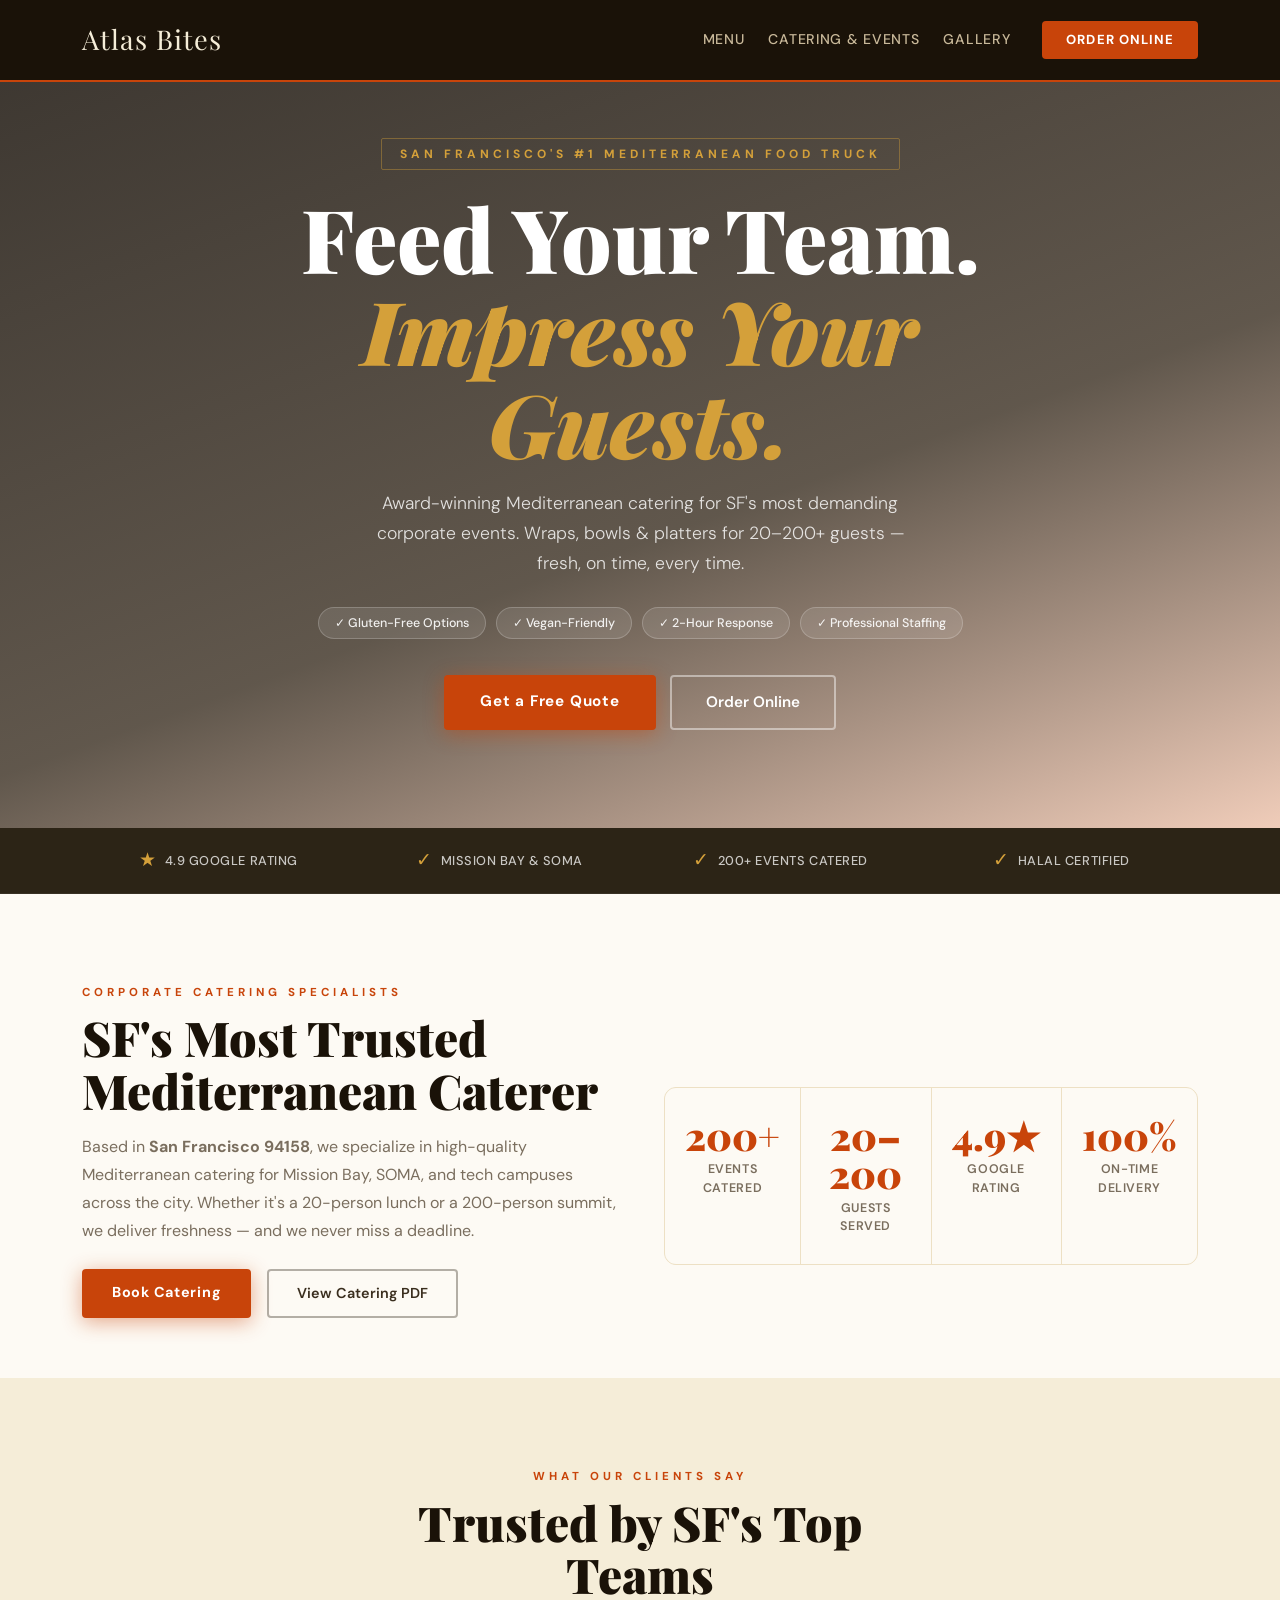
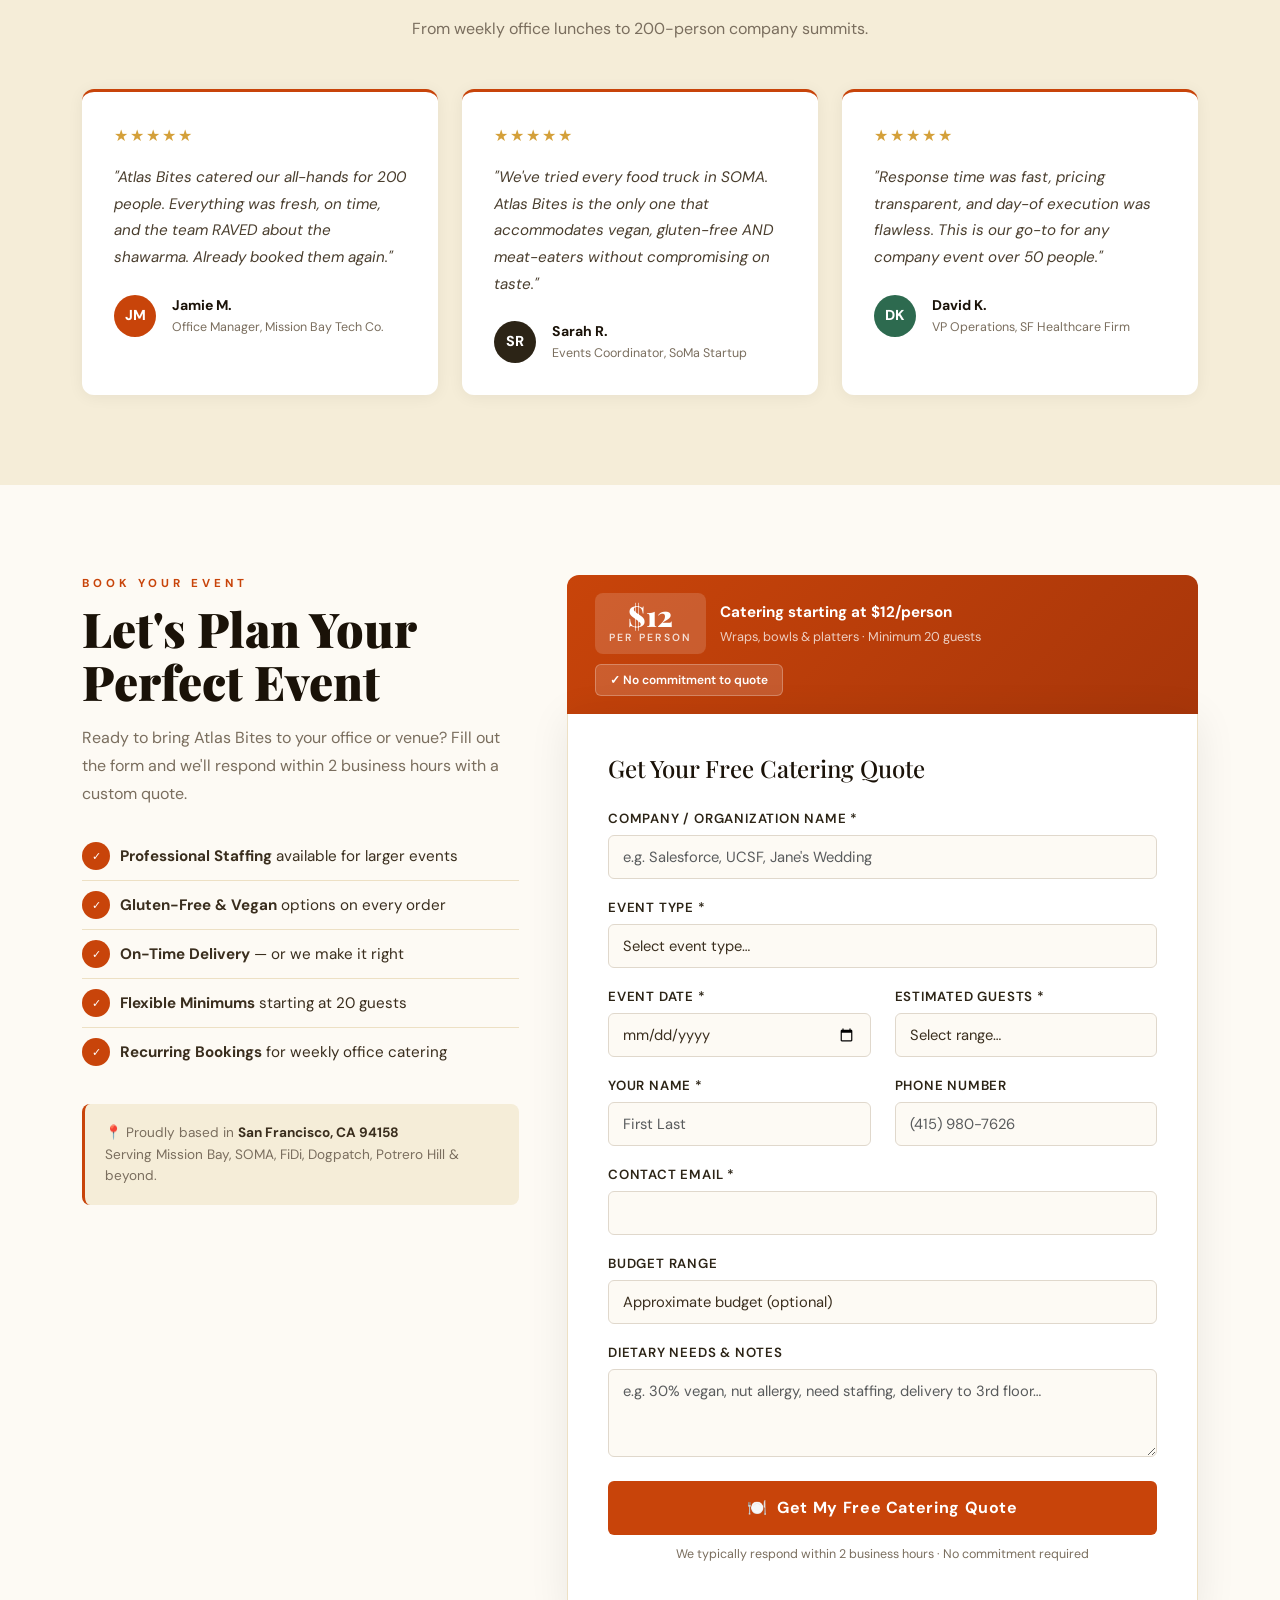
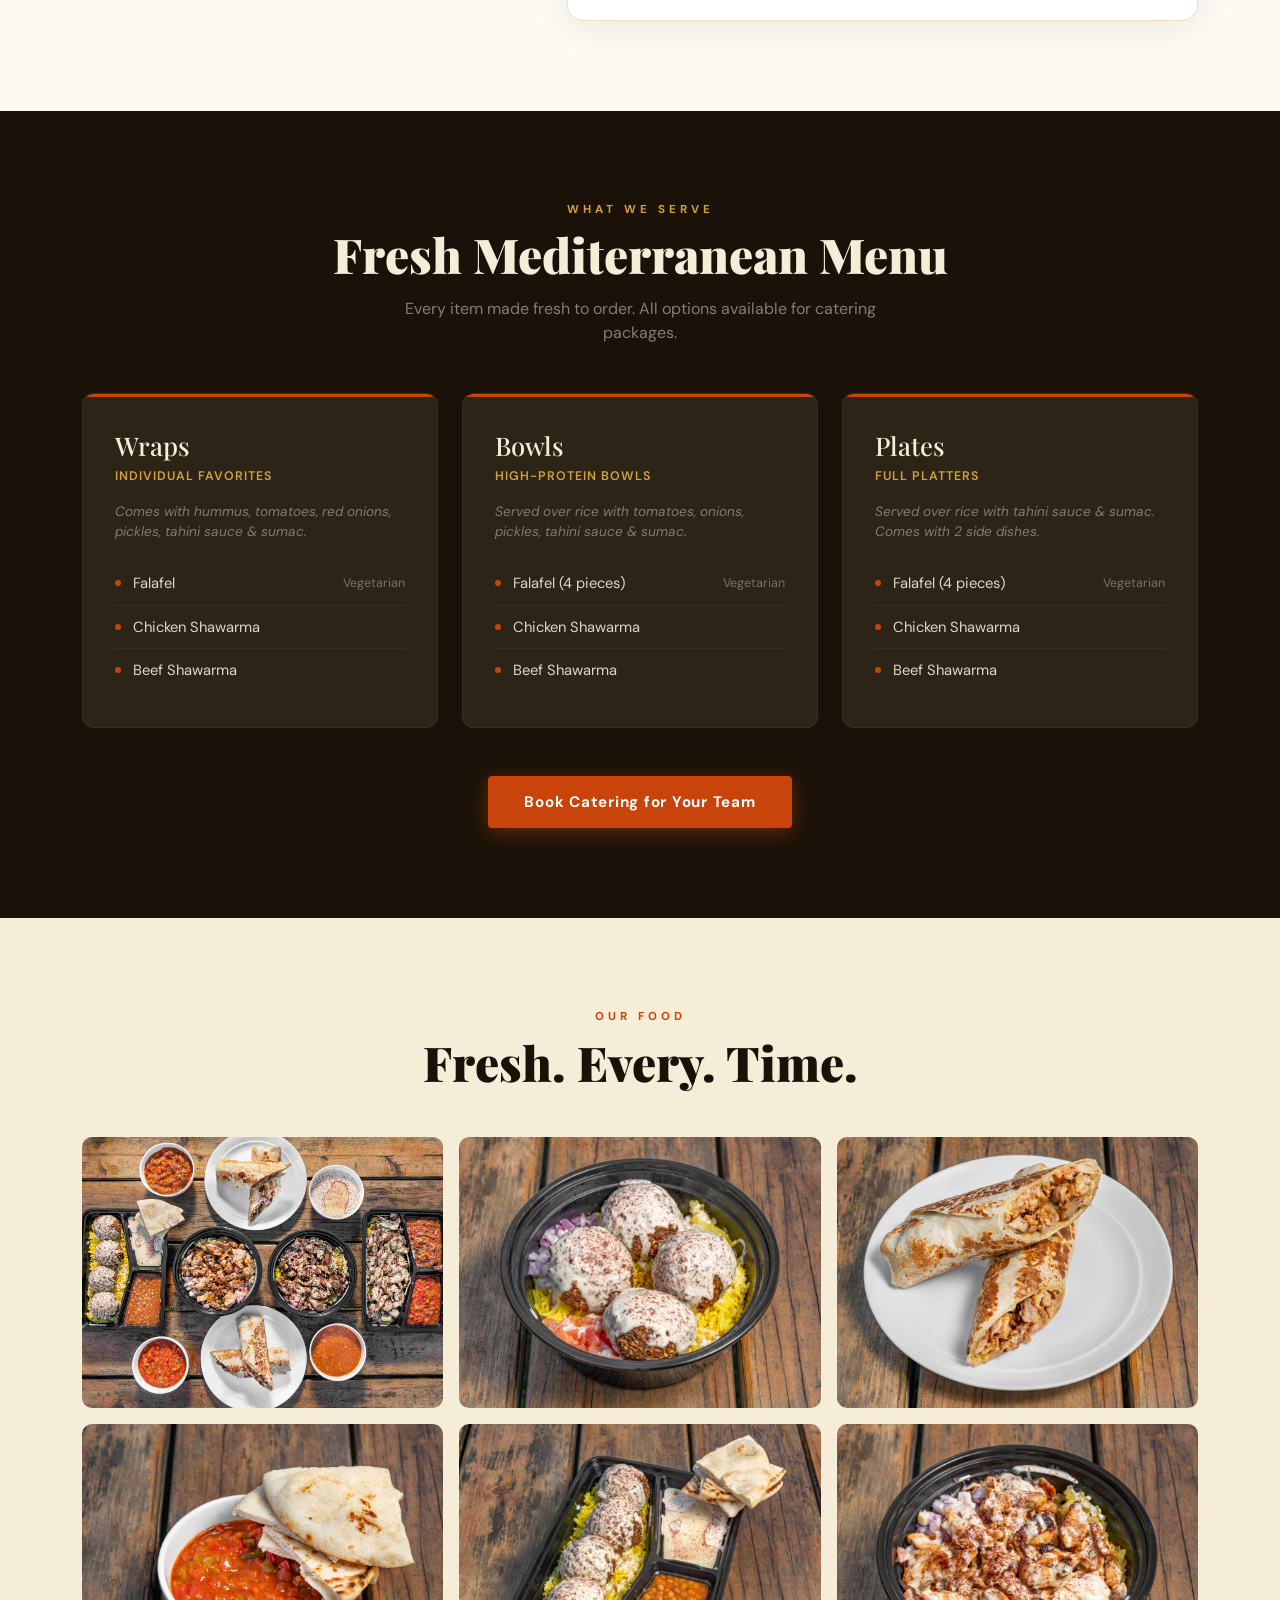
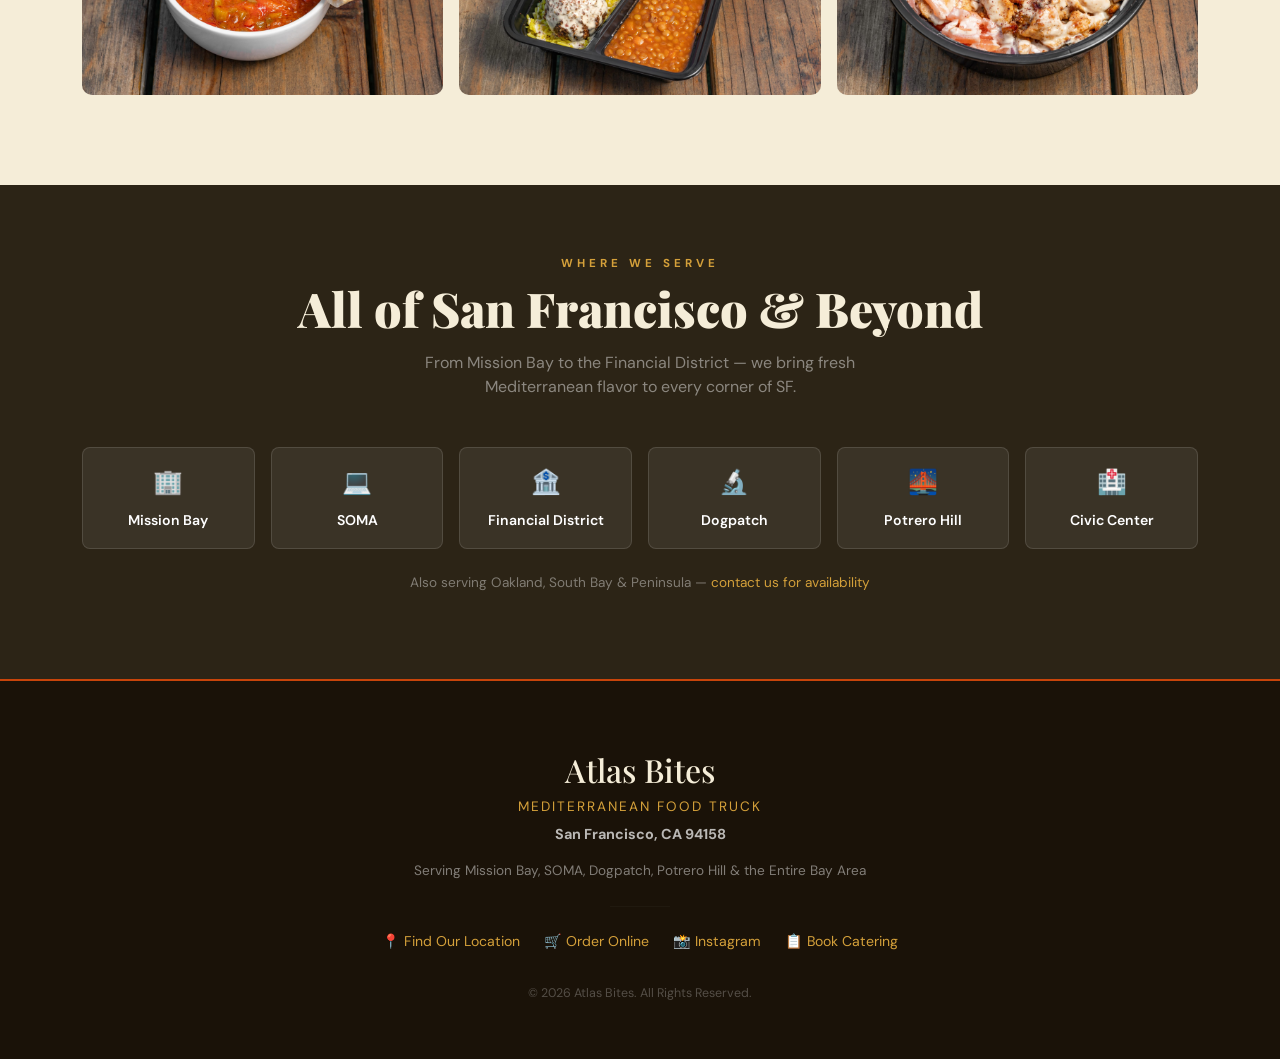
==== index.html @ c3158ad6 "Adding CSS to the index file Trying to revert the changes" ====
<!DOCTYPE html>
<html lang="en">
<head>
    <script async src="https://www.googletagmanager.com/gtag/js?id=G-Y3B5WCE3YF"></script>
    <script>
      window.dataLayer = window.dataLayer || [];
      function gtag(){dataLayer.push(arguments);}
      gtag('js', new Date());
      gtag('config', 'G-Y3B5WCE3YF');
    </script>

    <meta charset="UTF-8">
    <meta name="viewport" content="width=device-width, initial-scale=1">

    <title>Mediterranean Corporate Catering San Francisco | Atlas Bites – Mission Bay & SOMA</title>
    <meta name="description" content="Fresh Mediterranean catering for SF corporate events & office lunches. Wraps, bowls & platters from $12/person. Gluten-free, vegan & halal options. Mission Bay, SOMA, FiDi. 4.9★ • 2-hour quotes.">

   <script type="application/ld+json">
    {
      "@context": "https://schema.org/",
      "@type": "Product",
      "name": "Mediterranean Catering Service",
      "image": "https://www.atlasbitesfoodtruck.com/logo.png",
      "description": "Premium Mediterranean corporate catering in San Francisco.",
      "brand": {
        "@type": "Brand",
        "name": "Atlas Bites"
      },
      "offers": {
        "@type": "Offer",
        "url": "https://www.atlasbitesfoodtruck.com",
        "priceCurrency": "USD",
        "price": "12.00",
        "availability": "https://schema.org/InStock"
      },
      "aggregateRating": {
        "@type": "AggregateRating",
        "ratingValue": "4.9",
        "bestRating": "5",
        "worstRating": "1",
        "ratingCount": "214"
      }
    }
</script>
    

    <style>
        :root {
            --spice: #C8440A; --spice-light: #e8531a; --dark: #1a1208;
            --charcoal:#2c2416; --sand: #F5EDD8; --sand-mid:#EDE0C4;
            --cream: #FDFAF4; --gold: #D4A03A; --text: #3a2e1e; --muted: #7a6e5e;
        }
        .hero {
            background: #1a1208 url('assets/truckPic.webp') center/cover no-repeat;
            min-height: 92vh; display: flex; align-items: center; justify-content: center;
            text-align: center; position: relative; padding: 120px 20px 80px; color: #fff;
        }
        .hero::before {
            content: ''; position: absolute; inset: 0;
            background: linear-gradient(160deg, rgba(15,9,3,0.82) 0%, rgba(30,18,5,0.7) 60%, rgba(200,68,10,0.25) 100%);
        }
        .hero-content { position: relative; z-index: 1; max-width: 780px; margin: 0 auto; animation: fadeUp 0.9s ease both; }
        @keyframes fadeUp { from { opacity: 0; transform: translateY(28px); } to { opacity: 1; transform: translateY(0); } }
        .hero h1 { font-size: clamp(3rem, 7vw, 5.5rem); font-weight: 900; line-height: 1.05; margin-bottom: 20px; }
        .hero-eyebrow { display: inline-block; text-transform: uppercase; letter-spacing: 4px; font-size: 0.75rem; color: var(--gold); border: 1px solid rgba(212,160,58,0.4); padding: 6px 18px; border-radius: 2px; margin-bottom: 22px; }
        .btn-primary-hero { background: var(--spice); color: white; padding: 15px 36px; border-radius: 4px; text-decoration: none; font-weight: 700; }
        .btn-secondary-hero { background: transparent; color: white; padding: 14px 34px; border-radius: 4px; border: 2px solid rgba(255,255,255,0.45); text-decoration: none; }
    </style>

    <link rel="preload" href="https://cdn.jsdelivr.net/npm/bootstrap@5.3.0/dist/css/bootstrap.min.css" as="style" onload="this.onload=null;this.rel='stylesheet'">
    <link href="https://fonts.googleapis.com/css2?family=Playfair+Display:ital,wght@0,700;0,900;1,700&family=DM+Sans:wght@300;400;500;600;700&display=swap" rel="stylesheet">
    <link rel="stylesheet" href="css/style.css">

    <script src="https://cdn.jsdelivr.net/npm/bootstrap@5.3.0/dist/js/bootstrap.bundle.min.js" defer></script>
    <script src="js/scripts.js" defer></script>
</head>



    <body>

    <!-- ═══════════════════════════════════════════════
         NAVBAR
    ═══════════════════════════════════════════════ -->
    <nav class="navbar navbar-expand-lg fixed-top">
        <div class="container">
            <a class="navbar-brand" href="#">Atlas Bites</a>
            <button class="navbar-toggler" type="button" data-bs-toggle="collapse" data-bs-target="#navbarNav"
                style="border-color:rgba(255,255,255,0.3);">
                <span class="navbar-toggler-icon" style="filter:invert(1);"></span>
            </button>
            <div class="collapse navbar-collapse" id="navbarNav">
                <ul class="navbar-nav ms-auto align-items-center gap-lg-2">
                    <li class="nav-item"><a class="nav-link" href="#menu">Menu</a></li>
                    <li class="nav-item"><a class="nav-link" href="#catering-section">Catering & Events</a></li>
                    <li class="nav-item"><a class="nav-link" href="#gallery">Gallery</a></li>
                    <li class="nav-item ms-lg-3">
                        <a href="https://atlas-bites.order-online.store" class="btn btn-nav-order px-4">Order Online</a>
                    </li>
                </ul>
            </div>
        </div>
    </nav>

    <!-- ═══════════════════════════════════════════════
         HERO
    ═══════════════════════════════════════════════ -->
    <header class="hero">
        <div class="hero-content">
            <span class="hero-eyebrow">San Francisco's #1 Mediterranean Food Truck</span>
            <h1>Feed Your Team.<br><em>Impress Your Guests.</em></h1>
            <p class="hero-sub">Award-winning Mediterranean catering for SF's most demanding corporate events. Wraps, bowls & platters for 20–200+ guests — fresh, on time, every time.</p>
            <div class="hero-badges">
                <span class="hero-badge">✓ Gluten-Free Options</span>
                <span class="hero-badge">✓ Vegan-Friendly</span>
                <span class="hero-badge">✓ 2-Hour Response</span>
                <span class="hero-badge">✓ Professional Staffing</span>
            </div>
            <div class="hero-ctas">
                <a href="#catering-section" class="btn-primary-hero">Get a Free Quote</a>
                <a href="https://atlas-bites.order-online.store" class="btn-secondary-hero">Order Online</a>
            </div>
        </div>
    </header>

    <!-- ═══════════════════════════════════════════════
         TRUST BAR
    ═══════════════════════════════════════════════ -->
    <div class="trust-bar">
        <div class="container">
            <div class="row g-2 justify-content-center">
                <div class="col-6 col-md-3">
                    <div class="trust-item"><span class="dot">★</span> 4.9 Google Rating</div>
                </div>
                <div class="col-6 col-md-3">
                    <div class="trust-item"><span class="dot">✓</span> Mission Bay & SOMA</div>
                </div>
                <div class="col-6 col-md-3">
                    <div class="trust-item"><span class="dot">✓</span> 200+ Events Catered</div>
                </div>
                <div class="col-6 col-md-3">
                    <div class="trust-item"><span class="dot">✓</span> Halal Certified</div>
                </div>
            </div>
        </div>
    </div>

    <!-- ═══════════════════════════════════════════════
         CATERING INTRO + STATS
    ═══════════════════════════════════════════════ -->
    <section id="catering-intro">
        <div class="container">
            <div class="row align-items-center g-5">
                <div class="col-lg-6 reveal">
                    <span class="section-label">Corporate Catering Specialists</span>
                    <h2 class="section-title">SF's Most Trusted<br>Mediterranean Caterer</h2>
                    <p class="section-body mb-4">Based in <strong>San Francisco 94158</strong>, we specialize in high-quality Mediterranean catering for Mission Bay, SOMA, and tech campuses across the city. Whether it's a 20-person lunch or a 200-person summit, we deliver freshness — and we never miss a deadline.</p>
                    <div class="d-flex gap-3 flex-wrap">
                        <a href="#catering-section" class="btn-primary-hero" style="display:inline-block; padding:13px 30px; font-size:0.9rem;">Book Catering</a>
                        <a href="assets/AtlasBitesMenu.pdf" target="_blank" rel="noopener noreferrer" class="btn-secondary-hero" style="display:inline-block; padding:12px 28px; font-size:0.9rem; border-color:rgba(42,32,18,0.35); color:var(--text);">View Catering PDF</a>
                    </div>
                </div>
                <div class="col-lg-6 reveal">
                    <div class="intro-stats">
                        <div class="intro-stat">
                            <div class="num">200+</div>
                            <div class="lbl">Events Catered</div>
                        </div>
                        <div class="intro-stat">
                            <div class="num">20–200</div>
                            <div class="lbl">Guests Served</div>
                        </div>
                        <div class="intro-stat">
                            <div class="num">4.9★</div>
                            <div class="lbl">Google Rating</div>
                        </div>
                        <div class="intro-stat">
                            <div class="num">100%</div>
                            <div class="lbl">On-Time Delivery</div>
                        </div>
                    </div>
                </div>
            </div>
        </div>
    </section>

    <!-- ═══════════════════════════════════════════════
         SOCIAL PROOF / TESTIMONIALS
    ═══════════════════════════════════════════════ -->
    <section id="social-proof">
        <div class="container">
            <div class="text-center mb-5 reveal">
                <span class="section-label">What Our Clients Say</span>
                <h2 class="section-title mx-auto" style="max-width:520px;">Trusted by SF's Top Teams</h2>
                <p style="color:var(--muted); max-width:460px; margin:0 auto;">From weekly office lunches to 200-person company summits.</p>
            </div>
            <div class="row g-4">
                <div class="col-md-4 reveal">
                    <div class="testimonial-card">
                        <div class="testimonial-stars">★★★★★</div>
                        <p class="testimonial-text">"Atlas Bites catered our all-hands for 200 people. Everything was fresh, on time, and the team RAVED about the shawarma. Already booked them again."</p>
                        <div class="d-flex align-items-center gap-3">
                            <div class="testimonial-avatar" style="background:var(--spice);">JM</div>
                            <div>
                                <div class="testimonial-name">Jamie M.</div>
                                <div class="testimonial-role">Office Manager, Mission Bay Tech Co.</div>
                            </div>
                        </div>
                    </div>
                </div>
                <div class="col-md-4 reveal">
                    <div class="testimonial-card">
                        <div class="testimonial-stars">★★★★★</div>
                        <p class="testimonial-text">"We've tried every food truck in SOMA. Atlas Bites is the only one that accommodates vegan, gluten-free AND meat-eaters without compromising on taste."</p>
                        <div class="d-flex align-items-center gap-3">
                            <div class="testimonial-avatar" style="background:var(--charcoal);">SR</div>
                            <div>
                                <div class="testimonial-name">Sarah R.</div>
                                <div class="testimonial-role">Events Coordinator, SoMa Startup</div>
                            </div>
                        </div>
                    </div>
                </div>
                <div class="col-md-4 reveal">
                    <div class="testimonial-card">
                        <div class="testimonial-stars">★★★★★</div>
                        <p class="testimonial-text">"Response time was fast, pricing transparent, and day-of execution was flawless. This is our go-to for any company event over 50 people."</p>
                        <div class="d-flex align-items-center gap-3">
                            <div class="testimonial-avatar" style="background:#2d6a4f;">DK</div>
                            <div>
                                <div class="testimonial-name">David K.</div>
                                <div class="testimonial-role">VP Operations, SF Healthcare Firm</div>
                            </div>
                        </div>
                    </div>
                </div>
            </div>
        </div>
    </section>

    <!-- ═══════════════════════════════════════════════
         CATERING FORM
    ═══════════════════════════════════════════════ -->
    <section id="catering-section">
        <div class="container">
            <div class="row align-items-start g-5">
                <!-- Left column: info -->
                <div class="col-lg-5 reveal">
                    <span class="section-label">Book Your Event</span>
                    <h2 class="section-title">Let's Plan Your<br>Perfect Event</h2>
                    <p class="section-body mb-4">Ready to bring Atlas Bites to your office or venue? Fill out the form and we'll respond within 2 business hours with a custom quote.</p>
                    <ul class="list-unstyled feature-list">
                        <li>
                            <span class="feature-icon">✓</span>
                            <span><strong>Professional Staffing</strong> available for larger events</span>
                        </li>
                        <li>
                            <span class="feature-icon">✓</span>
                            <span><strong>Gluten-Free & Vegan</strong> options on every order</span>
                        </li>
                        <li>
                            <span class="feature-icon">✓</span>
                            <span><strong>On-Time Delivery</strong> — or we make it right</span>
                        </li>
                        <li>
                            <span class="feature-icon">✓</span>
                            <span><strong>Flexible Minimums</strong> starting at 20 guests</span>
                        </li>
                        <li>
                            <span class="feature-icon">✓</span>
                            <span><strong>Recurring Bookings</strong> for weekly office catering</span>
                        </li>
                    </ul>
                    <div style="margin-top:28px; padding:18px 20px; background:var(--sand); border-radius:8px; border-left:3px solid var(--spice);">
                        <p style="font-size:0.85rem; color:var(--muted); margin:0; line-height:1.6;">
                            📍 Proudly based in <strong style="color:var(--text);">San Francisco, CA 94158</strong><br>
                            Serving Mission Bay, SOMA, FiDi, Dogpatch, Potrero Hill & beyond.
                        </p>
                    </div>
                </div>

                <!-- Right column: form -->
                <div class="col-lg-7 reveal">

                    <!-- Pricing Anchor -->
                    <div style="
                        background: linear-gradient(135deg, var(--spice) 0%, #a8360a 100%);
                        border-radius: 12px 12px 0 0;
                        padding: 18px 28px;
                        display: flex;
                        align-items: center;
                        justify-content: space-between;
                        flex-wrap: wrap;
                        gap: 10px;
                    ">
                        <div style="display:flex; align-items:center; gap:14px;">
                            <div style="
                                background: rgba(255,255,255,0.15);
                                border-radius: 8px;
                                padding: 8px 14px;
                                text-align: center;
                            ">
                                <div style="font-family:'Playfair Display',serif; font-size:1.8rem; font-weight:900; color:white; line-height:1;">$12</div>
                                <div style="font-size:0.65rem; color:rgba(255,255,255,0.8); text-transform:uppercase; letter-spacing:2px; font-weight:600;">per person</div>
                            </div>
                            <div>
                                <div style="color:white; font-weight:700; font-size:0.95rem;">Catering starting at $12/person</div>
                                <div style="color:rgba(255,255,255,0.75); font-size:0.8rem; margin-top:3px;">Wraps, bowls & platters · Minimum 20 guests</div>
                            </div>
                        </div>
                        <div style="
                            background: rgba(255,255,255,0.15);
                            border: 1px solid rgba(255,255,255,0.25);
                            border-radius: 6px;
                            padding: 6px 14px;
                            font-size: 0.75rem;
                            color: white;
                            font-weight: 600;
                            white-space: nowrap;
                        ">✓ No commitment to quote</div>
                    </div>

                    <div class="form-card" style="border-radius: 0 0 16px 16px; border-top: none;">
                        <h3 style="font-size:1.5rem; margin-bottom:24px; color:var(--dark);">Get Your Free Catering Quote</h3>
                        <form action="https://formspree.io/f/mkoqgypq" method="POST">
                            <div class="mb-3">
                                <label class="form-label">Company / Organization Name *</label>
                                <input type="text" name="company" class="form-control" placeholder="e.g. Salesforce, UCSF, Jane's Wedding" required>
                            </div>

                            <div class="mb-3">
                                <label class="form-label">Event Type *</label>
                                <select name="event_type" class="form-control form-select" required>
                                    <option value="" disabled selected>Select event type…</option>
                                    <option>Corporate Office Lunch</option>
                                    <option>Company All-Hands / Town Hall</option>
                                    <option>Tech Campus Event</option>
                                    <option>Private Party / Wedding</option>
                                    <option>Conference / Summit</option>
                                    <option>Weekly / Recurring Catering</option>
                                    <option>Other</option>
                                </select>
                            </div>

                            <div class="row">
                                <div class="col-md-6 mb-3">
                                    <label class="form-label">Event Date *</label>
                                    <input type="date" name="event_date" class="form-control" required>
                                </div>
                                <div class="col-md-6 mb-3">
                                    <label class="form-label">Estimated Guests *</label>
                                    <select name="guest_count" class="form-control form-select" required>
                                        <option value="" disabled selected>Select range…</option>
                                        <option>20–50 guests</option>
                                        <option>51–100 guests</option>
                                        <option>101–200 guests</option>
                                        <option>200+ guests</option>
                                    </select>
                                </div>
                            </div>

                            <div class="row">
                                <div class="col-md-6 mb-3">
                                    <label class="form-label">Your Name *</label>
                                    <input type="text" name="contact_name" class="form-control" placeholder="First Last" required>
                                </div>
                                <div class="col-md-6 mb-3">
                                    <label class="form-label">Phone Number</label>
                                    <input type="tel" name="phone" class="form-control" placeholder="(415) 980-7626">
                                </div>
                            </div>

                            <div class="mb-3">
                                <label class="form-label">Contact Email *</label>
                                <input type="email" name="email" class="form-control" required>
                            </div>

                            <div class="mb-3">
                                <label class="form-label">Budget Range</label>
                                <select name="budget" class="form-control form-select">
                                    <option value="" disabled selected>Approximate budget (optional)</option>
                                    <option>Under $500</option>
                                    <option>$500–$1,500</option>
                                    <option>$1,500–$5,000</option>
                                    <option>$5,000+</option>
                                </select>
                            </div>

                            <div class="mb-4">
                                <label class="form-label">Dietary Needs & Notes</label>
                                <textarea name="message" class="form-control" rows="3" placeholder="e.g. 30% vegan, nut allergy, need staffing, delivery to 3rd floor…"></textarea>
                            </div>

                            <!-- Honeypot spam field -->
                            <input type="text" name="_gotcha" style="display:none">

                            <button type="submit" class="btn-submit">
                                🍽️ &nbsp;Get My Free Catering Quote
                            </button>
                            <p style="text-align:center; color:var(--muted); font-size:0.78rem; margin-top:10px;">
                                We typically respond within 2 business hours · No commitment required
                            </p>
                        </form>
                    </div>
                </div>
            </div>
        </div>
    </section>

    <!-- ═══════════════════════════════════════════════
         MENU
    ═══════════════════════════════════════════════ -->
    <section id="menu">
        <div class="container">
            <div class="text-center mb-5 reveal">
                <span class="section-label">What We Serve</span>
                <h2 class="section-title" style="color:var(--sand);">Fresh Mediterranean Menu</h2>
                <p style="color:rgba(255,255,255,0.45); max-width:480px; margin:0 auto;">Every item made fresh to order. All options available for catering packages.</p>
            </div>
            <div class="row g-4">
                <div class="col-md-4 reveal">
                    <div class="menu-card">
                        <h3>Wraps</h3>
                        <div class="sub">Individual Favorites</div>
                        <p class="desc">Comes with hummus, tomatoes, red onions, pickles, tahini sauce & sumac.</p>
                        <div class="menu-item"><span class="menu-dot"></span> Falafel <span style="color:rgba(255,255,255,0.35); font-size:0.78rem; margin-left:auto;">Vegetarian</span></div>
                        <div class="menu-item"><span class="menu-dot"></span> Chicken Shawarma</div>
                        <div class="menu-item"><span class="menu-dot"></span> Beef Shawarma</div>
                    </div>
                </div>
                <div class="col-md-4 reveal">
                    <div class="menu-card">
                        <h3>Bowls</h3>
                        <div class="sub">High-Protein Bowls</div>
                        <p class="desc">Served over rice with tomatoes, onions, pickles, tahini sauce & sumac.</p>
                        <div class="menu-item"><span class="menu-dot"></span> Falafel (4 pieces) <span style="color:rgba(255,255,255,0.35); font-size:0.78rem; margin-left:auto;">Vegetarian</span></div>
                        <div class="menu-item"><span class="menu-dot"></span> Chicken Shawarma</div>
                        <div class="menu-item"><span class="menu-dot"></span> Beef Shawarma</div>
                    </div>
                </div>
                <div class="col-md-4 reveal">
                    <div class="menu-card">
                        <h3>Plates</h3>
                        <div class="sub">Full Platters</div>
                        <p class="desc">Served over rice with tahini sauce & sumac. Comes with 2 side dishes.</p>
                        <div class="menu-item"><span class="menu-dot"></span> Falafel (4 pieces) <span style="color:rgba(255,255,255,0.35); font-size:0.78rem; margin-left:auto;">Vegetarian</span></div>
                        <div class="menu-item"><span class="menu-dot"></span> Chicken Shawarma</div>
                        <div class="menu-item"><span class="menu-dot"></span> Beef Shawarma</div>
                    </div>
                </div>
            </div>
            <div class="text-center mt-5 reveal">
                <a href="#catering-section" class="btn-primary-hero" style="display:inline-block;">Book Catering for Your Team</a>
            </div>
        </div>
    </section>

    <!-- ═══════════════════════════════════════════════
         GALLERY
    ═══════════════════════════════════════════════ -->
    <section id="gallery">
        <div class="container">
            <div class="text-center mb-5 reveal">
                <span class="section-label">Our Food</span>
                <h2 class="section-title">Fresh. Every. Time.</h2>
            </div>
            <div class="gallery-grid reveal">
                <div class="gallery-item">
                    <img src="assets/U/uberMain.jpeg" alt="Mediterranean catering spread for San Francisco corporate event" loading="lazy" width="400" height="300">
                    <div class="gallery-overlay"></div>
                </div>
                <div class="gallery-item">
                    <img src="assets/U/U-BowlFalafel.jpeg" alt="Falafel bowl catering for San Francisco office lunch" loading="lazy" width="400" height="300">
                    <div class="gallery-overlay"></div>
                </div>
                <div class="gallery-item">
                    <img src="assets/U/U-WrapChicken.jpeg" alt="Chicken shawarma wrap catering Mission Bay SF" loading="lazy" width="400" height="300">
                    <div class="gallery-overlay"></div>
                </div>
                <div class="gallery-item">
                    <img src="assets/U/U-Taktouka.jpeg" alt="Taktouka Mediterranean side dish SF catering" loading="lazy" width="400" height="300">
                    <div class="gallery-overlay"></div>
                </div>
                <div class="gallery-item">
                    <img src="assets/U/U-PlateFalafel.jpeg" alt="Falafel plate corporate catering San Francisco" loading="lazy" width="400" height="300">
                    <div class="gallery-overlay"></div>
                </div>
                <div class="gallery-item">
                    <img src="assets/U/U-BowlChicken.jpeg" alt="Chicken shawarma bowl SOMA event catering SF" loading="lazy" width="400" height="300">
                    <div class="gallery-overlay"></div>
                </div>
            </div>
        </div>
    </section>

    <!-- ═══════════════════════════════════════════════
         SERVICE AREAS
    ═══════════════════════════════════════════════ -->
    <section id="service-areas">
        <div class="container">
            <div class="text-center mb-5 reveal">
                <span class="section-label">Where We Serve</span>
                <h2 class="section-title">All of San Francisco &amp; Beyond</h2>
                <p style="color:rgba(255,255,255,0.45); max-width:500px; margin:0 auto;">From Mission Bay to the Financial District — we bring fresh Mediterranean flavor to every corner of SF.</p>
            </div>
            <div class="row g-3 justify-content-center reveal">
                <div class="col-6 col-md-4 col-lg-2">
                    <div class="area-pill">
                        <span class="icon">🏢</span>
                        <span class="name">Mission Bay</span>
                    </div>
                </div>
                <div class="col-6 col-md-4 col-lg-2">
                    <div class="area-pill">
                        <span class="icon">💻</span>
                        <span class="name">SOMA</span>
                    </div>
                </div>
                <div class="col-6 col-md-4 col-lg-2">
                    <div class="area-pill">
                        <span class="icon">🏦</span>
                        <span class="name">Financial District</span>
                    </div>
                </div>
                <div class="col-6 col-md-4 col-lg-2">
                    <div class="area-pill">
                        <span class="icon">🔬</span>
                        <span class="name">Dogpatch</span>
                    </div>
                </div>
                <div class="col-6 col-md-4 col-lg-2">
                    <div class="area-pill">
                        <span class="icon">🌉</span>
                        <span class="name">Potrero Hill</span>
                    </div>
                </div>
                <div class="col-6 col-md-4 col-lg-2">
                    <div class="area-pill">
                        <span class="icon">🏥</span>
                        <span class="name">Civic Center</span>
                    </div>
                </div>
            </div>
            <p class="text-center mt-4" style="color:rgba(255,255,255,0.4); font-size:0.85rem;">
                Also serving Oakland, South Bay &amp; Peninsula —
                <a href="#catering-section" style="color:var(--gold); text-decoration:none;">contact us for availability</a>
            </p>
        </div>
    </section>

    <!-- ═══════════════════════════════════════════════
         FOOTER
    ═══════════════════════════════════════════════ -->
    <footer>
        <div class="container text-center">
            <h3>Atlas Bites</h3>
            <p style="color:var(--gold); font-size:0.85rem; letter-spacing:2px; text-transform:uppercase; margin-bottom:6px;">Mediterranean Food Truck</p>
            <p style="color:rgba(255,255,255,0.5); font-size:0.9rem;"><strong style="color:rgba(255,255,255,0.7);">San Francisco, CA 94158</strong></p>
            <p style="color:rgba(255,255,255,0.45); font-size:0.85rem;">Serving Mission Bay, SOMA, Dogpatch, Potrero Hill &amp; the Entire Bay Area</p>
            <hr class="divider" style="width:60px; margin:24px auto;">
            <div style="display:flex; gap:24px; justify-content:center; flex-wrap:wrap; font-size:0.88rem;">
                <a href="https://www.google.com/maps/place/Atlas+Bites/@37.7707821,-122.3940148,17z" target="_blank">📍 Find Our Location</a>
                <a href="https://atlas-bites.order-online.store" target="_blank">🛒 Order Online</a>
                <a href="https://www.instagram.com/atlas_bites/" target="_blank">📸 Instagram</a>
                <a href="#catering-section">📋 Book Catering</a>
            </div>
            <p style="color:rgba(255,255,255,0.25); font-size:0.78rem; margin-top:32px;">© 2026 Atlas Bites. All Rights Reserved.</p>
        </div>
    </footer>

    <!-- ═══════════════════════════════════════════════
         MOBILE STICKY CTA
    ═══════════════════════════════════════════════ -->
    <div id="mobile-cta">
        <a href="#catering-section" class="m-quote">📋 Book Catering</a>
        <a href="https://atlas-bites.order-online.store" class="m-order">🛒 Order Now</a>
    </div>
</body>
</html>
---- css/style.css ----
/* ─── GLOBAL & BASE ─── */
* { box-sizing: border-box; }

body {
    font-family: 'DM Sans', sans-serif;
    background: var(--cream);
    color: var(--text);
    scroll-behavior: smooth;
}

h1, h2, h3 {
    font-family: 'Playfair Display', serif;
}

/* ─── NAVBAR ─── */
.navbar {
    background: var(--dark);
    padding: 0.9rem 0;
    border-bottom: 2px solid var(--spice);
}
.navbar-brand {
    font-family: 'Playfair Display', serif;
    font-size: 1.7rem;
    color: var(--sand) !important;
    letter-spacing: 1px;
}
.nav-link {
    color: #c9b99a !important;
    font-weight: 500;
    font-size: 0.88rem;
    letter-spacing: 0.05em;
    text-transform: uppercase;
    transition: color 0.2s;
}
.nav-link:hover { color: var(--sand) !important; }
.btn-nav-order {
    background: var(--spice);
    color: white !important;
    font-weight: 700;
    font-size: 0.82rem;
    letter-spacing: 0.08em;
    text-transform: uppercase;
    border: none;
    padding: 9px 22px;
    border-radius: 4px;
    transition: background 0.2s, transform 0.15s;
}
.btn-nav-order:hover { background: var(--spice-light); transform: translateY(-1px); }

/* ─── HERO ─── */
        .hero {
            background: url('assets/truckPic.webp') center/cover no-repeat;
            min-height: 92vh;
            display: flex;
            align-items: center;
            justify-content: center;
            text-align: center;
            position: relative;
            padding: 120px 20px 80px;
        }
        .hero::before {
            content: '';
            position: absolute;
            inset: 0;
            background: linear-gradient(160deg, rgba(15,9,3,0.82) 0%, rgba(30,18,5,0.7) 60%, rgba(200,68,10,0.25) 100%);
        }
        .hero-content {
            position: relative;
            z-index: 1;
            max-width: 780px;
            margin: 0 auto;
            animation: fadeUp 0.9s ease both;
        }
        @keyframes fadeUp {
            from { opacity: 0; transform: translateY(28px); }
            to   { opacity: 1; transform: translateY(0); }
        }
        .hero-eyebrow {
            display: inline-block;
            text-transform: uppercase;
            letter-spacing: 4px;
            font-size: 0.75rem;
            font-weight: 700;
            color: var(--gold);
            border: 1px solid rgba(212,160,58,0.4);
            padding: 6px 18px;
            border-radius: 2px;
            margin-bottom: 22px;
            animation: fadeUp 0.9s 0.1s ease both;
        }
        .hero h1 {
            font-size: clamp(3rem, 7vw, 5.5rem);
            font-weight: 900;
            color: #fff;
            line-height: 1.05;
            margin-bottom: 20px;
            animation: fadeUp 0.9s 0.2s ease both;
        }
        .hero h1 em {
            font-style: italic;
            color: var(--gold);
        }
        .hero-sub {
            font-size: 1.1rem;
            color: rgba(255,255,255,0.82);
            max-width: 560px;
            margin: 0 auto 28px;
            line-height: 1.7;
            font-weight: 300;
            animation: fadeUp 0.9s 0.3s ease both;
        }
        .hero-badges {
            display: flex;
            gap: 10px;
            justify-content: center;
            flex-wrap: wrap;
            margin-bottom: 36px;
            animation: fadeUp 0.9s 0.4s ease both;
        }
        .hero-badge {
            background: rgba(255,255,255,0.1);
            border: 1px solid rgba(255,255,255,0.2);
            padding: 6px 16px;
            border-radius: 20px;
            font-size: 0.78rem;
            color: rgba(255,255,255,0.9);
            font-weight: 500;
            backdrop-filter: blur(4px);
        }
        .hero-ctas {
            display: flex;
            gap: 14px;
            justify-content: center;
            flex-wrap: wrap;
            animation: fadeUp 0.9s 0.5s ease both;
        }
        .btn-primary-hero {
            background: var(--spice);
            color: white;
            font-weight: 700;
            font-size: 0.95rem;
            letter-spacing: 0.05em;
            padding: 15px 36px;
            border-radius: 4px;
            border: none;
            text-decoration: none;
            transition: background 0.2s, transform 0.15s, box-shadow 0.2s;
            box-shadow: 0 4px 20px rgba(200,68,10,0.45);
        }
        .btn-primary-hero:hover {
            background: var(--spice-light);
            color: white;
            transform: translateY(-2px);
            box-shadow: 0 6px 28px rgba(200,68,10,0.55);
        }
        .btn-secondary-hero {
            background: transparent;
            color: white;
            font-weight: 600;
            font-size: 0.95rem;
            padding: 14px 34px;
            border-radius: 4px;
            border: 2px solid rgba(255,255,255,0.45);
            text-decoration: none;
            transition: border-color 0.2s, background 0.2s;
        }
        .btn-secondary-hero:hover {
            border-color: white;
            background: rgba(255,255,255,0.08);
            color: white;
        }

/* ─── TRUST BAR ─── */
.trust-bar {
    background: var(--charcoal);
    padding: 18px 0;
    border-bottom: 1px solid rgba(255,255,255,0.06);
}
.trust-item {
    color: rgba(255,255,255,0.75);
    font-size: 0.8rem;
    font-weight: 500;
    letter-spacing: 0.04em;
    text-transform: uppercase;
    display: flex;
    align-items: center;
    gap: 8px;
    justify-content: center;
}
.trust-item span.dot { color: var(--gold); font-size: 1.2rem; }

/* ─── SECTION HEADERS ─── */
.section-label {
    text-transform: uppercase;
    letter-spacing: 4px;
    font-size: 0.72rem;
    font-weight: 700;
    color: var(--spice);
    margin-bottom: 10px;
    display: block;
}
.section-title {
    font-size: clamp(2rem, 4vw, 3rem);
    font-weight: 900;
    color: var(--dark);
    line-height: 1.1;
    margin-bottom: 16px;
}
.section-body {
    color: var(--muted);
    font-size: 1rem;
    line-height: 1.75;
    max-width: 600px;
}

/* ─── CATERING INFO ─── */
#catering-intro {
    padding: 90px 0 60px;
    background: var(--cream);
}
.intro-stats {
    display: grid;
    grid-template-columns: repeat(4, 1fr);
    gap: 1px;
    background: var(--sand-mid);
    border-radius: 12px;
    overflow: hidden;
    margin-top: 50px;
    border: 1px solid var(--sand-mid);
}
.intro-stat {
    background: var(--cream);
    padding: 28px 20px;
    text-align: center;
}
.intro-stat .num {
    font-family: 'Playfair Display', serif;
    font-size: 2.4rem;
    font-weight: 900;
    color: var(--spice);
    line-height: 1;
}
.intro-stat .lbl {
    font-size: 0.78rem;
    font-weight: 600;
    text-transform: uppercase;
    letter-spacing: 0.05em;
    color: var(--muted);
    margin-top: 6px;
}

/* ─── SOCIAL PROOF ─── */
#social-proof {
    background: var(--sand);
    padding: 90px 0;
}
.testimonial-card {
    background: white;
    border-radius: 12px;
    padding: 32px;
    height: 100%;
    box-shadow: 0 2px 16px rgba(0,0,0,0.06);
    position: relative;
    transition: transform 0.25s, box-shadow 0.25s;
    border-top: 3px solid var(--spice);
}
.testimonial-card:hover {
    transform: translateY(-4px);
    box-shadow: 0 8px 32px rgba(0,0,0,0.1);
}
.testimonial-stars { color: var(--gold); font-size: 1rem; letter-spacing: 2px; margin-bottom: 16px; }
.testimonial-text {
    font-style: italic;
    color: #4a3e2e;
    line-height: 1.75;
    font-size: 0.95rem;
    margin-bottom: 24px;
}
.testimonial-avatar {
    width: 42px; height: 42px;
    border-radius: 50%;
    display: flex; align-items: center; justify-content: center;
    font-weight: 800; font-size: 0.9rem; color: white;
    flex-shrink: 0;
}
.testimonial-name { font-weight: 700; font-size: 0.88rem; color: var(--dark); }
.testimonial-role { font-size: 0.78rem; color: var(--muted); margin-top: 2px; }

/* ─── CATERING FORM ─── */
#catering-section {
    background: var(--cream);
    padding: 90px 0;
}
.feature-list li {
    padding: 10px 0;
    border-bottom: 1px solid var(--sand-mid);
    font-size: 0.95rem;
    display: flex;
    align-items: center;
    gap: 10px;
    color: var(--text);
}
.feature-list li:last-child { border-bottom: none; }
.feature-icon {
    width: 28px; height: 28px;
    background: var(--spice);
    border-radius: 50%;
    display: flex; align-items: center; justify-content: center;
    font-size: 0.7rem;
    flex-shrink: 0;
    color: white;
}
.form-card {
    background: white;
    border-radius: 16px;
    padding: 40px;
    box-shadow: 0 4px 40px rgba(0,0,0,0.08);
    border: 1px solid var(--sand-mid);
}
.form-label {
    font-weight: 600;
    font-size: 0.83rem;
    text-transform: uppercase;
    letter-spacing: 0.06em;
    color: var(--charcoal);
    margin-bottom: 6px;
}
.form-control, .form-select {
    border: 1.5px solid #e0d8cc;
    border-radius: 6px;
    padding: 10px 14px;
    font-size: 0.92rem;
    color: var(--text);
    background: var(--cream);
    transition: border-color 0.2s, box-shadow 0.2s;
}
.form-control:focus, .form-select:focus {
    border-color: var(--spice);
    box-shadow: 0 0 0 3px rgba(200,68,10,0.12);
    outline: none;
    background: white;
}
.btn-submit {
    background: var(--spice);
    color: white;
    font-weight: 700;
    font-size: 1rem;
    letter-spacing: 0.04em;
    padding: 15px;
    border: none;
    border-radius: 6px;
    width: 100%;
    transition: background 0.2s, transform 0.15s;
    cursor: pointer;
}
.btn-submit:hover {
    background: var(--spice-light);
    transform: translateY(-1px);
}

/* ─── MENU ─── */
#menu {
    background: var(--dark);
    padding: 90px 0;
}
#menu .section-title { color: var(--sand); }
#menu .section-label { color: var(--gold); }
.menu-card {
    background: var(--charcoal);
    border-radius: 12px;
    padding: 36px 32px;
    height: 100%;
    border: 1px solid rgba(255,255,255,0.06);
    transition: transform 0.25s, border-color 0.25s;
    position: relative;
    overflow: hidden;
}
.menu-card::before {
    content: '';
    position: absolute;
    top: 0; left: 0; right: 0;
    height: 3px;
    background: var(--spice);
}
.menu-card:hover {
    transform: translateY(-5px);
    border-color: rgba(200,68,10,0.3);
}
.menu-card h3 {
    color: var(--sand);
    font-size: 1.6rem;
    margin-bottom: 6px;
}
.menu-card .sub {
    color: var(--gold);
    font-size: 0.78rem;
    letter-spacing: 0.08em;
    text-transform: uppercase;
    font-weight: 600;
    margin-bottom: 16px;
}
.menu-card .desc {
    color: rgba(255,255,255,0.4);
    font-size: 0.85rem;
    font-style: italic;
    margin-bottom: 20px;
    line-height: 1.5;
}
.menu-item {
    display: flex;
    align-items: center;
    gap: 12px;
    padding: 10px 0;
    border-bottom: 1px solid rgba(255,255,255,0.06);
    color: rgba(255,255,255,0.82);
    font-size: 0.92rem;
}
.menu-item:last-child { border-bottom: none; }
.menu-dot {
    width: 6px; height: 6px;
    border-radius: 50%;
    background: var(--spice);
    flex-shrink: 0;
}

/* ─── GALLERY ─── */
#gallery {
    background: var(--sand);
    padding: 90px 0;
}
.gallery-grid {
    display: grid;
    grid-template-columns: repeat(3, 1fr);
    gap: 16px;
}
.gallery-item {
    border-radius: 10px;
    overflow: hidden;
    aspect-ratio: 4/3;
    position: relative;
    cursor: pointer;
}
.gallery-item img {
    width: 100%;
    height: 100%;
    object-fit: cover;
    transition: transform 0.4s ease;
    display: block;
}
.gallery-item:hover img { transform: scale(1.06); }
.gallery-overlay {
    position: absolute;
    inset: 0;
    background: rgba(15,9,3,0);
    transition: background 0.3s;
    display: flex;
    align-items: center;
    justify-content: center;
}
.gallery-item:hover .gallery-overlay {
    background: rgba(15,9,3,0.3);
}

/* ─── SERVICE AREAS ─── */
#service-areas {
    background: var(--charcoal);
    padding: 70px 0;
}
#service-areas .section-title { color: var(--sand); }
#service-areas .section-label { color: var(--gold); }
.area-pill {
    background: rgba(255,255,255,0.07);
    border: 1px solid rgba(255,255,255,0.12);
    border-radius: 8px;
    padding: 16px 20px;
    text-align: center;
    transition: background 0.2s, border-color 0.2s;
}
.area-pill:hover {
    background: rgba(200,68,10,0.15);
    border-color: rgba(200,68,10,0.4);
}
.area-pill .icon { font-size: 1.5rem; margin-bottom: 8px; display: block; }
.area-pill .name { color: white; font-weight: 600; font-size: 0.88rem; }

/* ─── FOOTER ─── */
footer {
    background: var(--dark);
    color: rgba(255,255,255,0.65);
    padding: 70px 0 40px;
    border-top: 2px solid var(--spice);
}
footer h3 {
    color: var(--sand);
    font-size: 2rem;
    margin-bottom: 8px;
}
footer a { color: var(--gold); text-decoration: none; transition: color 0.2s; }
footer a:hover { color: white; }
footer .divider {
    border: none;
    border-top: 1px solid rgba(255,255,255,0.1);
    margin: 30px 0;
}

/* ─── MOBILE STICKY CTA ─── */
#mobile-cta {
    display: none;
    position: fixed;
    bottom: 0; left: 0; right: 0;
    background: var(--dark);
    border-top: 2px solid var(--spice);
    padding: 12px 16px;
    z-index: 9999;
    gap: 10px;
}
#mobile-cta a {
    flex: 1;
    text-align: center;
    padding: 13px;
    border-radius: 6px;
    font-weight: 700;
    font-size: 0.85rem;
    text-decoration: none;
    letter-spacing: 0.04em;
}
#mobile-cta .m-quote {
    background: var(--spice);
    color: white;
}
#mobile-cta .m-order {
    background: transparent;
    color: var(--sand);
    border: 1.5px solid rgba(255,255,255,0.25);
}

/* ─── SCROLL ANIMATIONS ─── */
.reveal {
    opacity: 0;
    transform: translateY(24px);
    transition: opacity 0.65s ease, transform 0.65s ease;
}
.reveal.visible {
    opacity: 1;
    transform: translateY(0);
}

/* ─── RESPONSIVE ─── */
@media (max-width: 768px) {
    #mobile-cta { display: flex; }
    body { padding-bottom: 72px; }
    .intro-stats { grid-template-columns: repeat(2, 1fr); }
    .gallery-grid { grid-template-columns: repeat(2, 1fr); }
    .form-card { padding: 28px 20px; }
}
@media (max-width: 480px) {
    .gallery-grid { grid-template-columns: 1fr 1fr; }
}
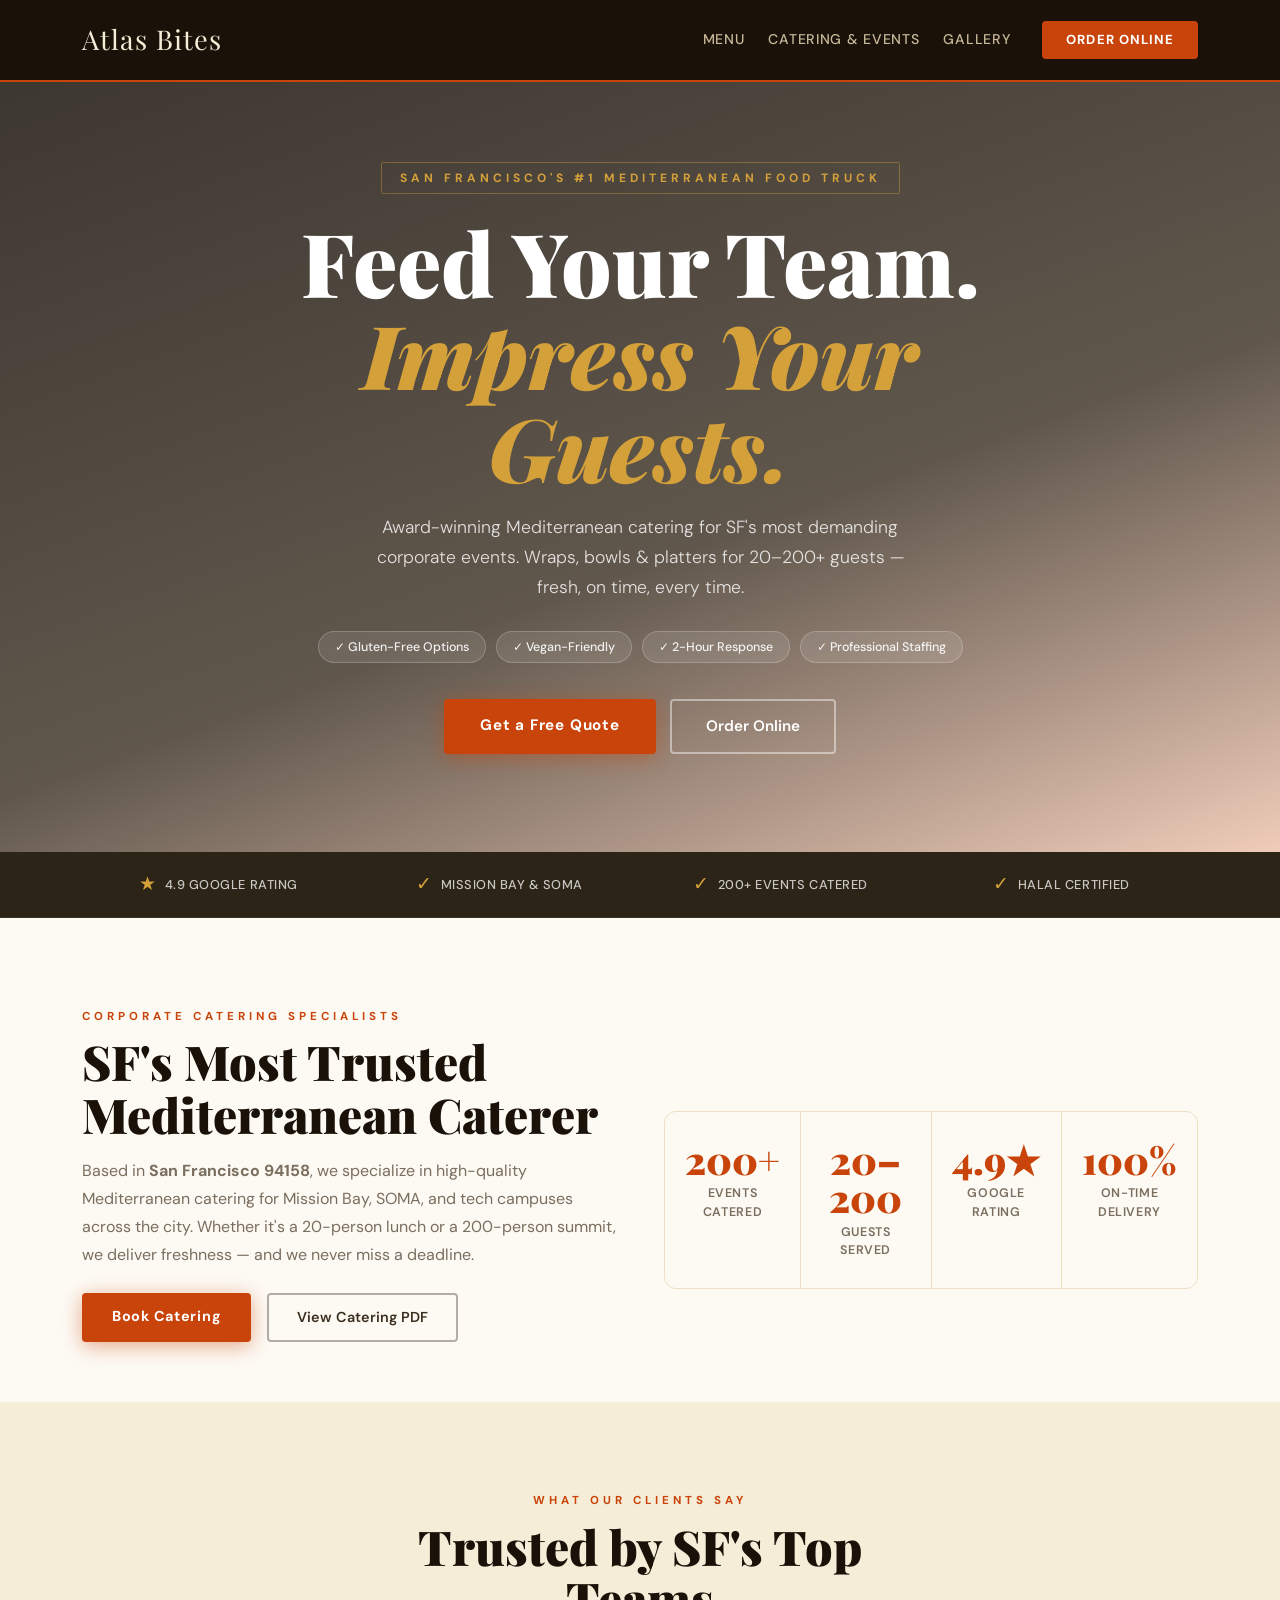
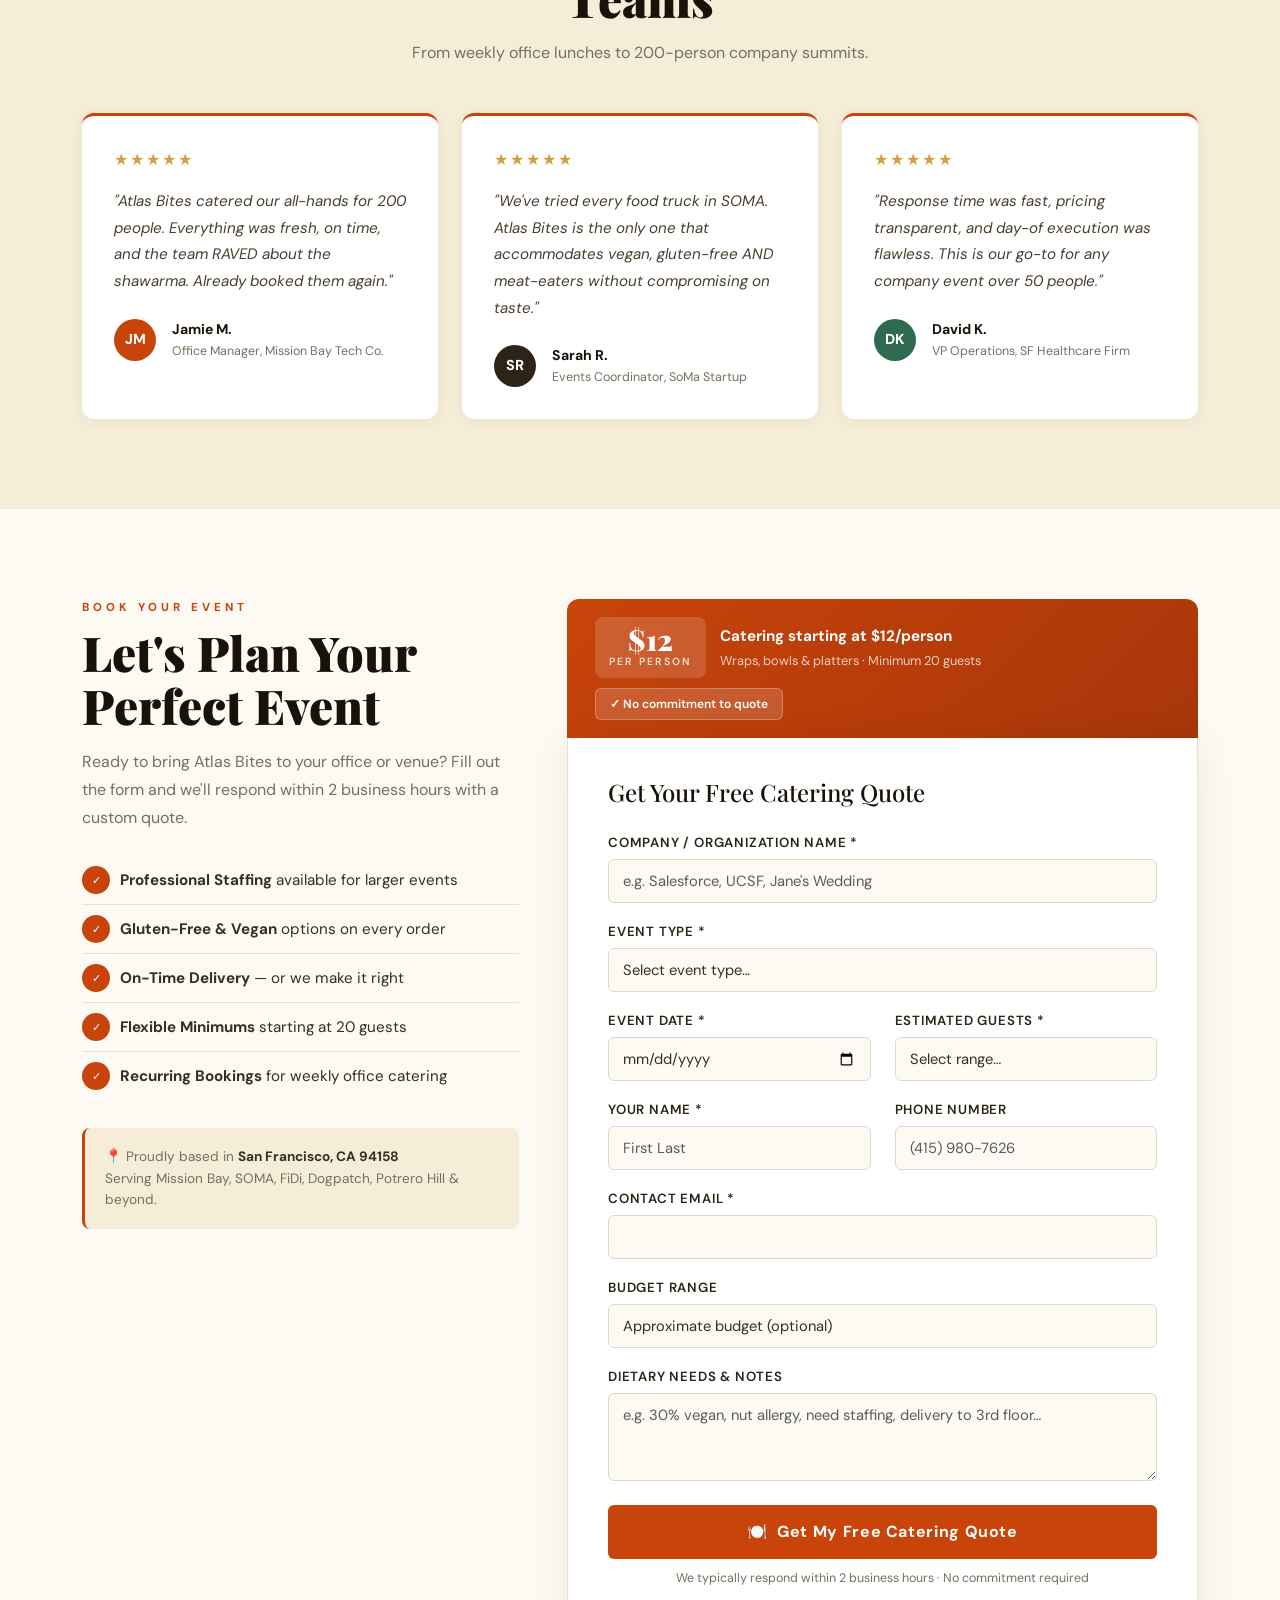
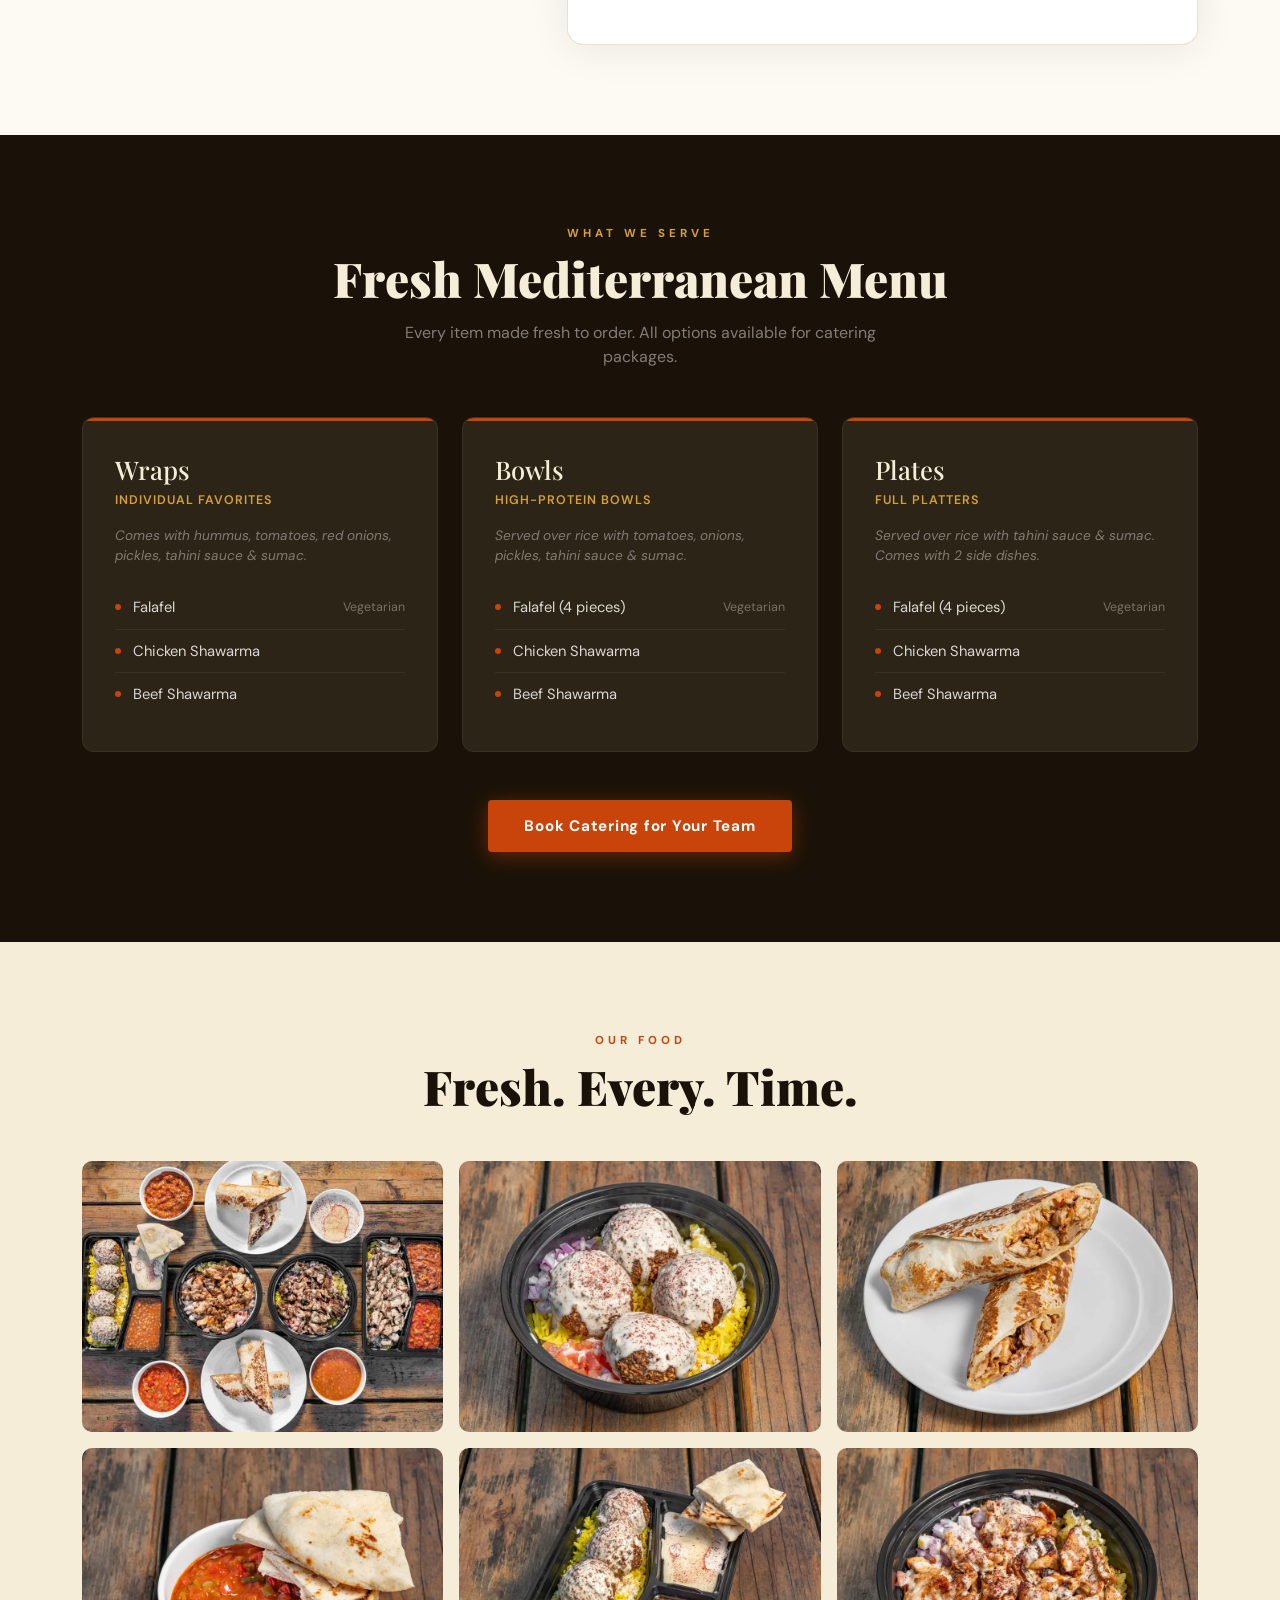
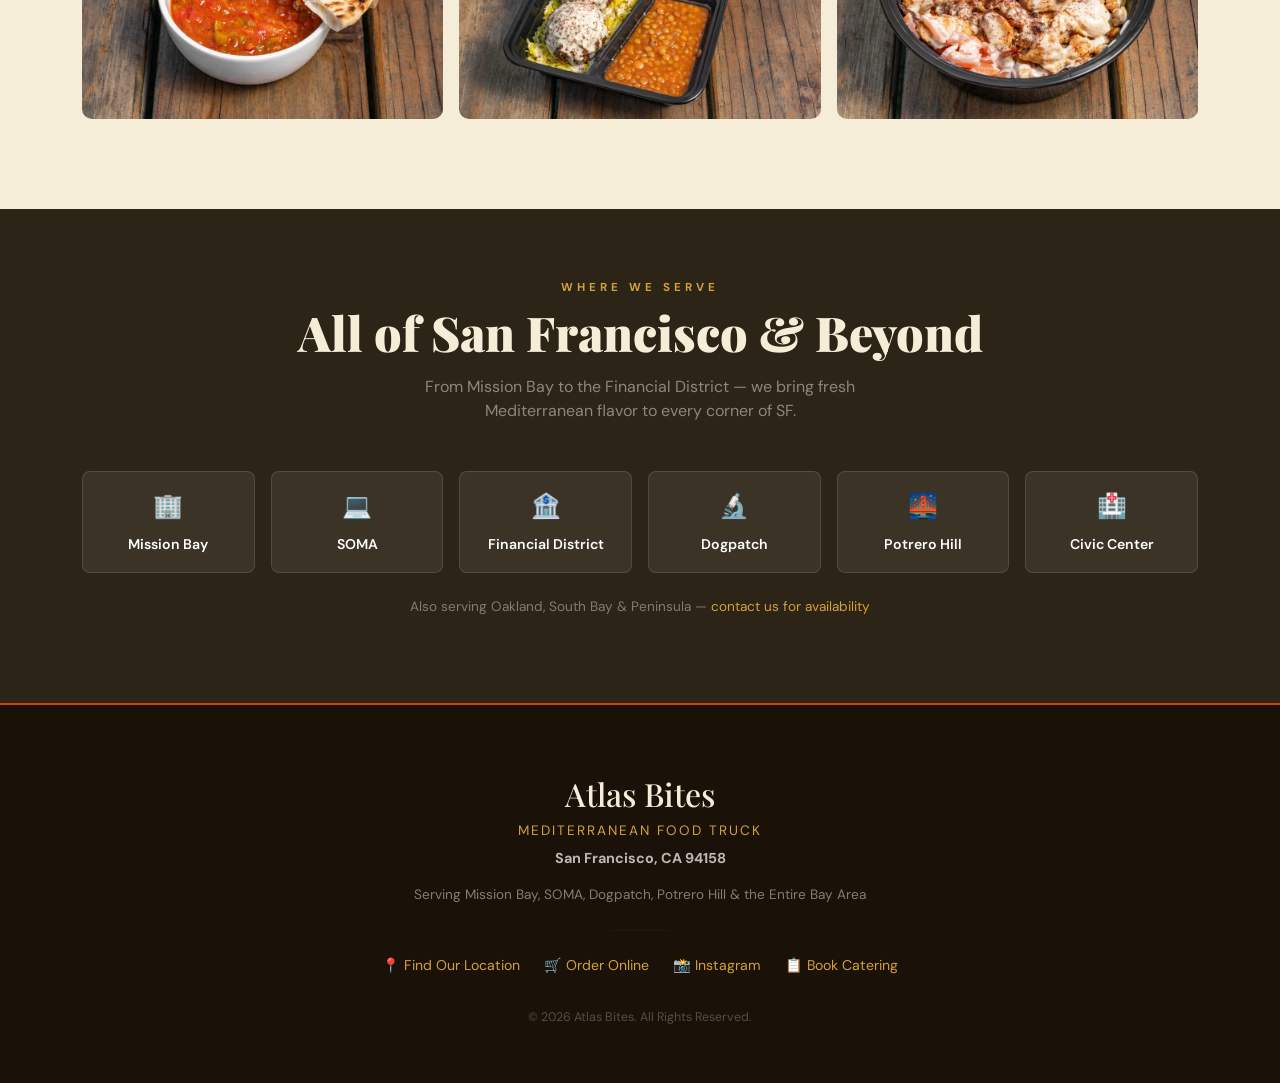
==== commit f63a546d: "Add files via upload" ====
--- a/index.html
+++ b/index.html
@@ -1,38 +1,60 @@
 <!DOCTYPE html>
 <html lang="en">
 <head>
-    <script async src="https://www.googletagmanager.com/gtag/js?id=G-Y3B5WCE3YF"></script>
-    <script>
-      window.dataLayer = window.dataLayer || [];
-      function gtag(){dataLayer.push(arguments);}
-      gtag('js', new Date());
-      gtag('config', 'G-Y3B5WCE3YF');
-    </script>
-
     <meta charset="UTF-8">
     <meta name="viewport" content="width=device-width, initial-scale=1">
 
     <title>Mediterranean Corporate Catering San Francisco | Atlas Bites – Mission Bay & SOMA</title>
     <meta name="description" content="Fresh Mediterranean catering for SF corporate events & office lunches. Wraps, bowls & platters from $12/person. Gluten-free, vegan & halal options. Mission Bay, SOMA, FiDi. 4.9★ • 2-hour quotes.">
-
-   <script type="application/ld+json">
+    <link rel="canonical" href="https://www.atlasbitesfoodtruck.com/">
+
+    <!-- Favicons -->
+    <link rel="icon" href="assets/favicon.ico" sizes="any">
+    <link rel="icon" type="image/png" sizes="32x32" href="assets/icons/favicon-32.png">
+    <link rel="icon" type="image/png" sizes="16x16" href="assets/icons/favicon-16.png">
+    <link rel="apple-touch-icon" sizes="180x180" href="assets/icons/apple-touch-icon.png">
+
+    <!-- Open Graph / social sharing -->
+    <meta property="og:type" content="restaurant.menu">
+    <meta property="og:title" content="Mediterranean Corporate Catering San Francisco | Atlas Bites">
+    <meta property="og:description" content="Fresh Mediterranean catering for SF corporate events & office lunches. Wraps, bowls & platters from $12/person. Gluten-free, vegan & halal options.">
+    <meta property="og:url" content="https://www.atlasbitesfoodtruck.com/">
+    <meta property="og:image" content="https://www.atlasbitesfoodtruck.com/assets/gallery/hero-spread.webp">
+    <meta property="og:site_name" content="Atlas Bites">
+    <meta name="twitter:card" content="summary_large_image">
+    <meta name="twitter:title" content="Mediterranean Corporate Catering San Francisco | Atlas Bites">
+    <meta name="twitter:description" content="Fresh Mediterranean catering for SF corporate events & office lunches. Wraps, bowls & platters from $12/person.">
+    <meta name="twitter:image" content="https://www.atlasbitesfoodtruck.com/assets/gallery/hero-spread.webp">
+
+    <!-- Connection warm-up for third-party origins used below -->
+    <link rel="preconnect" href="https://fonts.googleapis.com">
+    <link rel="preconnect" href="https://fonts.gstatic.com" crossorigin>
+    <link rel="preconnect" href="https://cdn.jsdelivr.net" crossorigin>
+    <link rel="preconnect" href="https://www.googletagmanager.com">
+
+    <!-- Prioritize the hero background image (LCP element) -->
+    <link rel="preload" as="image" href="assets/truckPic.webp">
+
+    <script type="application/ld+json">
     {
       "@context": "https://schema.org/",
-      "@type": "Product",
-      "name": "Mediterranean Catering Service",
-      "image": "https://www.atlasbitesfoodtruck.com/logo.png",
-      "description": "Premium Mediterranean corporate catering in San Francisco.",
-      "brand": {
-        "@type": "Brand",
-        "name": "Atlas Bites"
+      "@type": "FoodEstablishment",
+      "name": "Atlas Bites",
+      "image": "https://www.atlasbitesfoodtruck.com/assets/gallery/hero-spread.webp",
+      "description": "Mediterranean food truck and corporate catering serving San Francisco's Mission Bay, SOMA, and surrounding neighborhoods.",
+      "url": "https://www.atlasbitesfoodtruck.com/",
+      "servesCuisine": "Mediterranean",
+      "priceRange": "$$",
+      "address": {
+        "@type": "PostalAddress",
+        "addressLocality": "San Francisco",
+        "addressRegion": "CA",
+        "postalCode": "94158",
+        "addressCountry": "US"
       },
-      "offers": {
-        "@type": "Offer",
-        "url": "https://www.atlasbitesfoodtruck.com",
-        "priceCurrency": "USD",
-        "price": "12.00",
-        "availability": "https://schema.org/InStock"
-      },
+      "areaServed": ["Mission Bay", "SOMA", "Financial District", "Dogpatch", "Potrero Hill", "Civic Center"],
+      "menu": "https://www.atlasbitesfoodtruck.com/assets/AtlasBitesMenu.pdf",
+      "sameAs": ["https://www.instagram.com/atlas_bites/"],
       "aggregateRating": {
         "@type": "AggregateRating",
         "ratingValue": "4.9",
@@ -41,8 +63,15 @@
         "ratingCount": "214"
       }
     }
-</script>
-    
+    </script>
+
+    <script async src="https://www.googletagmanager.com/gtag/js?id=G-Y3B5WCE3YF"></script>
+    <script>
+      window.dataLayer = window.dataLayer || [];
+      function gtag(){dataLayer.push(arguments);}
+      gtag('js', new Date());
+      gtag('config', 'G-Y3B5WCE3YF');
+    </script>
 
     <style>
         :root {
@@ -79,10 +108,12 @@
 
     <body>
 
+    <a href="#main-content" class="skip-link">Skip to main content</a>
+
     <!-- ═══════════════════════════════════════════════
          NAVBAR
     ═══════════════════════════════════════════════ -->
-    <nav class="navbar navbar-expand-lg fixed-top">
+    <nav class="navbar navbar-expand-lg fixed-top" aria-label="Main navigation">
         <div class="container">
             <a class="navbar-brand" href="#">Atlas Bites</a>
             <button class="navbar-toggler" type="button" data-bs-toggle="collapse" data-bs-target="#navbarNav"
@@ -95,7 +126,7 @@
                     <li class="nav-item"><a class="nav-link" href="#catering-section">Catering & Events</a></li>
                     <li class="nav-item"><a class="nav-link" href="#gallery">Gallery</a></li>
                     <li class="nav-item ms-lg-3">
-                        <a href="https://atlas-bites.order-online.store" class="btn btn-nav-order px-4">Order Online</a>
+                        <a href="https://order.toasttab.com/online/atlas-bites" class="btn btn-nav-order px-4">Order Online</a>
                     </li>
                 </ul>
             </div>
@@ -105,6 +136,7 @@
     <!-- ═══════════════════════════════════════════════
          HERO
     ═══════════════════════════════════════════════ -->
+    <main id="main-content">
     <header class="hero">
         <div class="hero-content">
             <span class="hero-eyebrow">San Francisco's #1 Mediterranean Food Truck</span>
@@ -118,7 +150,7 @@
             </div>
             <div class="hero-ctas">
                 <a href="#catering-section" class="btn-primary-hero">Get a Free Quote</a>
-                <a href="https://atlas-bites.order-online.store" class="btn-secondary-hero">Order Online</a>
+                <a href="https://order.toasttab.com/online/atlas-bites" class="btn-secondary-hero">Order Online</a>
             </div>
         </div>
     </header>
@@ -324,13 +356,13 @@
                         <h3 style="font-size:1.5rem; margin-bottom:24px; color:var(--dark);">Get Your Free Catering Quote</h3>
                         <form action="https://formspree.io/f/mkoqgypq" method="POST">
                             <div class="mb-3">
-                                <label class="form-label">Company / Organization Name *</label>
-                                <input type="text" name="company" class="form-control" placeholder="e.g. Salesforce, UCSF, Jane's Wedding" required>
+                                <label class="form-label" for="f-company">Company / Organization Name *</label>
+                                <input id="f-company" type="text" name="company" class="form-control" placeholder="e.g. Salesforce, UCSF, Jane's Wedding" required>
                             </div>
 
                             <div class="mb-3">
-                                <label class="form-label">Event Type *</label>
-                                <select name="event_type" class="form-control form-select" required>
+                                <label class="form-label" for="f-event-type">Event Type *</label>
+                                <select id="f-event-type" name="event_type" class="form-control form-select" required>
                                     <option value="" disabled selected>Select event type…</option>
                                     <option>Corporate Office Lunch</option>
                                     <option>Company All-Hands / Town Hall</option>
@@ -344,12 +376,12 @@
 
                             <div class="row">
                                 <div class="col-md-6 mb-3">
-                                    <label class="form-label">Event Date *</label>
-                                    <input type="date" name="event_date" class="form-control" required>
+                                    <label class="form-label" for="f-event-date">Event Date *</label>
+                                    <input id="f-event-date" type="date" name="event_date" class="form-control" required>
                                 </div>
                                 <div class="col-md-6 mb-3">
-                                    <label class="form-label">Estimated Guests *</label>
-                                    <select name="guest_count" class="form-control form-select" required>
+                                    <label class="form-label" for="f-guests">Estimated Guests *</label>
+                                    <select id="f-guests" name="guest_count" class="form-control form-select" required>
                                         <option value="" disabled selected>Select range…</option>
                                         <option>20–50 guests</option>
                                         <option>51–100 guests</option>
@@ -361,23 +393,23 @@
 
                             <div class="row">
                                 <div class="col-md-6 mb-3">
-                                    <label class="form-label">Your Name *</label>
-                                    <input type="text" name="contact_name" class="form-control" placeholder="First Last" required>
+                                    <label class="form-label" for="f-name">Your Name *</label>
+                                    <input id="f-name" type="text" name="contact_name" class="form-control" placeholder="First Last" required>
                                 </div>
                                 <div class="col-md-6 mb-3">
-                                    <label class="form-label">Phone Number</label>
-                                    <input type="tel" name="phone" class="form-control" placeholder="(415) 980-7626">
+                                    <label class="form-label" for="f-phone">Phone Number</label>
+                                    <input id="f-phone" type="tel" name="phone" class="form-control" placeholder="(415) 980-7626">
                                 </div>
                             </div>
 
                             <div class="mb-3">
-                                <label class="form-label">Contact Email *</label>
-                                <input type="email" name="email" class="form-control" required>
+                                <label class="form-label" for="f-email">Contact Email *</label>
+                                <input id="f-email" type="email" name="email" class="form-control" required>
                             </div>
 
                             <div class="mb-3">
-                                <label class="form-label">Budget Range</label>
-                                <select name="budget" class="form-control form-select">
+                                <label class="form-label" for="f-budget">Budget Range</label>
+                                <select id="f-budget" name="budget" class="form-control form-select">
                                     <option value="" disabled selected>Approximate budget (optional)</option>
                                     <option>Under $500</option>
                                     <option>$500–$1,500</option>
@@ -387,8 +419,8 @@
                             </div>
 
                             <div class="mb-4">
-                                <label class="form-label">Dietary Needs & Notes</label>
-                                <textarea name="message" class="form-control" rows="3" placeholder="e.g. 30% vegan, nut allergy, need staffing, delivery to 3rd floor…"></textarea>
+                                <label class="form-label" for="f-message">Dietary Needs & Notes</label>
+                                <textarea id="f-message" name="message" class="form-control" rows="3" placeholder="e.g. 30% vegan, nut allergy, need staffing, delivery to 3rd floor…"></textarea>
                             </div>
 
                             <!-- Honeypot spam field -->
@@ -466,27 +498,27 @@
             </div>
             <div class="gallery-grid reveal">
                 <div class="gallery-item">
-                    <img src="assets/U/uberMain.jpeg" alt="Mediterranean catering spread for San Francisco corporate event" loading="lazy" width="400" height="300">
+                    <img src="assets/gallery/hero-spread.webp" alt="Mediterranean catering spread for San Francisco corporate event" loading="lazy" width="900" height="720">
                     <div class="gallery-overlay"></div>
                 </div>
                 <div class="gallery-item">
-                    <img src="assets/U/U-BowlFalafel.jpeg" alt="Falafel bowl catering for San Francisco office lunch" loading="lazy" width="400" height="300">
+                    <img src="assets/gallery/bowl-falafel.webp" alt="Falafel bowl catering for San Francisco office lunch" loading="lazy" width="900" height="720">
                     <div class="gallery-overlay"></div>
                 </div>
                 <div class="gallery-item">
-                    <img src="assets/U/U-WrapChicken.jpeg" alt="Chicken shawarma wrap catering Mission Bay SF" loading="lazy" width="400" height="300">
+                    <img src="assets/gallery/wrap-chicken.webp" alt="Chicken shawarma wrap catering Mission Bay SF" loading="lazy" width="900" height="720">
                     <div class="gallery-overlay"></div>
                 </div>
                 <div class="gallery-item">
-                    <img src="assets/U/U-Taktouka.jpeg" alt="Taktouka Mediterranean side dish SF catering" loading="lazy" width="400" height="300">
+                    <img src="assets/gallery/taktouka.webp" alt="Taktouka Mediterranean side dish SF catering" loading="lazy" width="900" height="720">
                     <div class="gallery-overlay"></div>
                 </div>
                 <div class="gallery-item">
-                    <img src="assets/U/U-PlateFalafel.jpeg" alt="Falafel plate corporate catering San Francisco" loading="lazy" width="400" height="300">
+                    <img src="assets/gallery/plate-falafel.webp" alt="Falafel plate corporate catering San Francisco" loading="lazy" width="900" height="720">
                     <div class="gallery-overlay"></div>
                 </div>
                 <div class="gallery-item">
-                    <img src="assets/U/U-BowlChicken.jpeg" alt="Chicken shawarma bowl SOMA event catering SF" loading="lazy" width="400" height="300">
+                    <img src="assets/gallery/bowl-chicken.webp" alt="Chicken shawarma bowl SOMA event catering SF" loading="lazy" width="900" height="720">
                     <div class="gallery-overlay"></div>
                 </div>
             </div>
@@ -547,6 +579,8 @@
             </p>
         </div>
     </section>
+
+    </main>
 
     <!-- ═══════════════════════════════════════════════
          FOOTER
@@ -560,7 +594,7 @@
             <hr class="divider" style="width:60px; margin:24px auto;">
             <div style="display:flex; gap:24px; justify-content:center; flex-wrap:wrap; font-size:0.88rem;">
                 <a href="https://www.google.com/maps/place/Atlas+Bites/@37.7707821,-122.3940148,17z" target="_blank">📍 Find Our Location</a>
-                <a href="https://atlas-bites.order-online.store" target="_blank">🛒 Order Online</a>
+                <a href="https://order.toasttab.com/online/atlas-bites" target="_blank">🛒 Order Online</a>
                 <a href="https://www.instagram.com/atlas_bites/" target="_blank">📸 Instagram</a>
                 <a href="#catering-section">📋 Book Catering</a>
             </div>
@@ -573,7 +607,7 @@
     ═══════════════════════════════════════════════ -->
     <div id="mobile-cta">
         <a href="#catering-section" class="m-quote">📋 Book Catering</a>
-        <a href="https://atlas-bites.order-online.store" class="m-order">🛒 Order Now</a>
+        <a href="https://order.toasttab.com/online/atlas-bites" class="m-order">🛒 Order Now</a>
     </div>
 </body>
 </html>
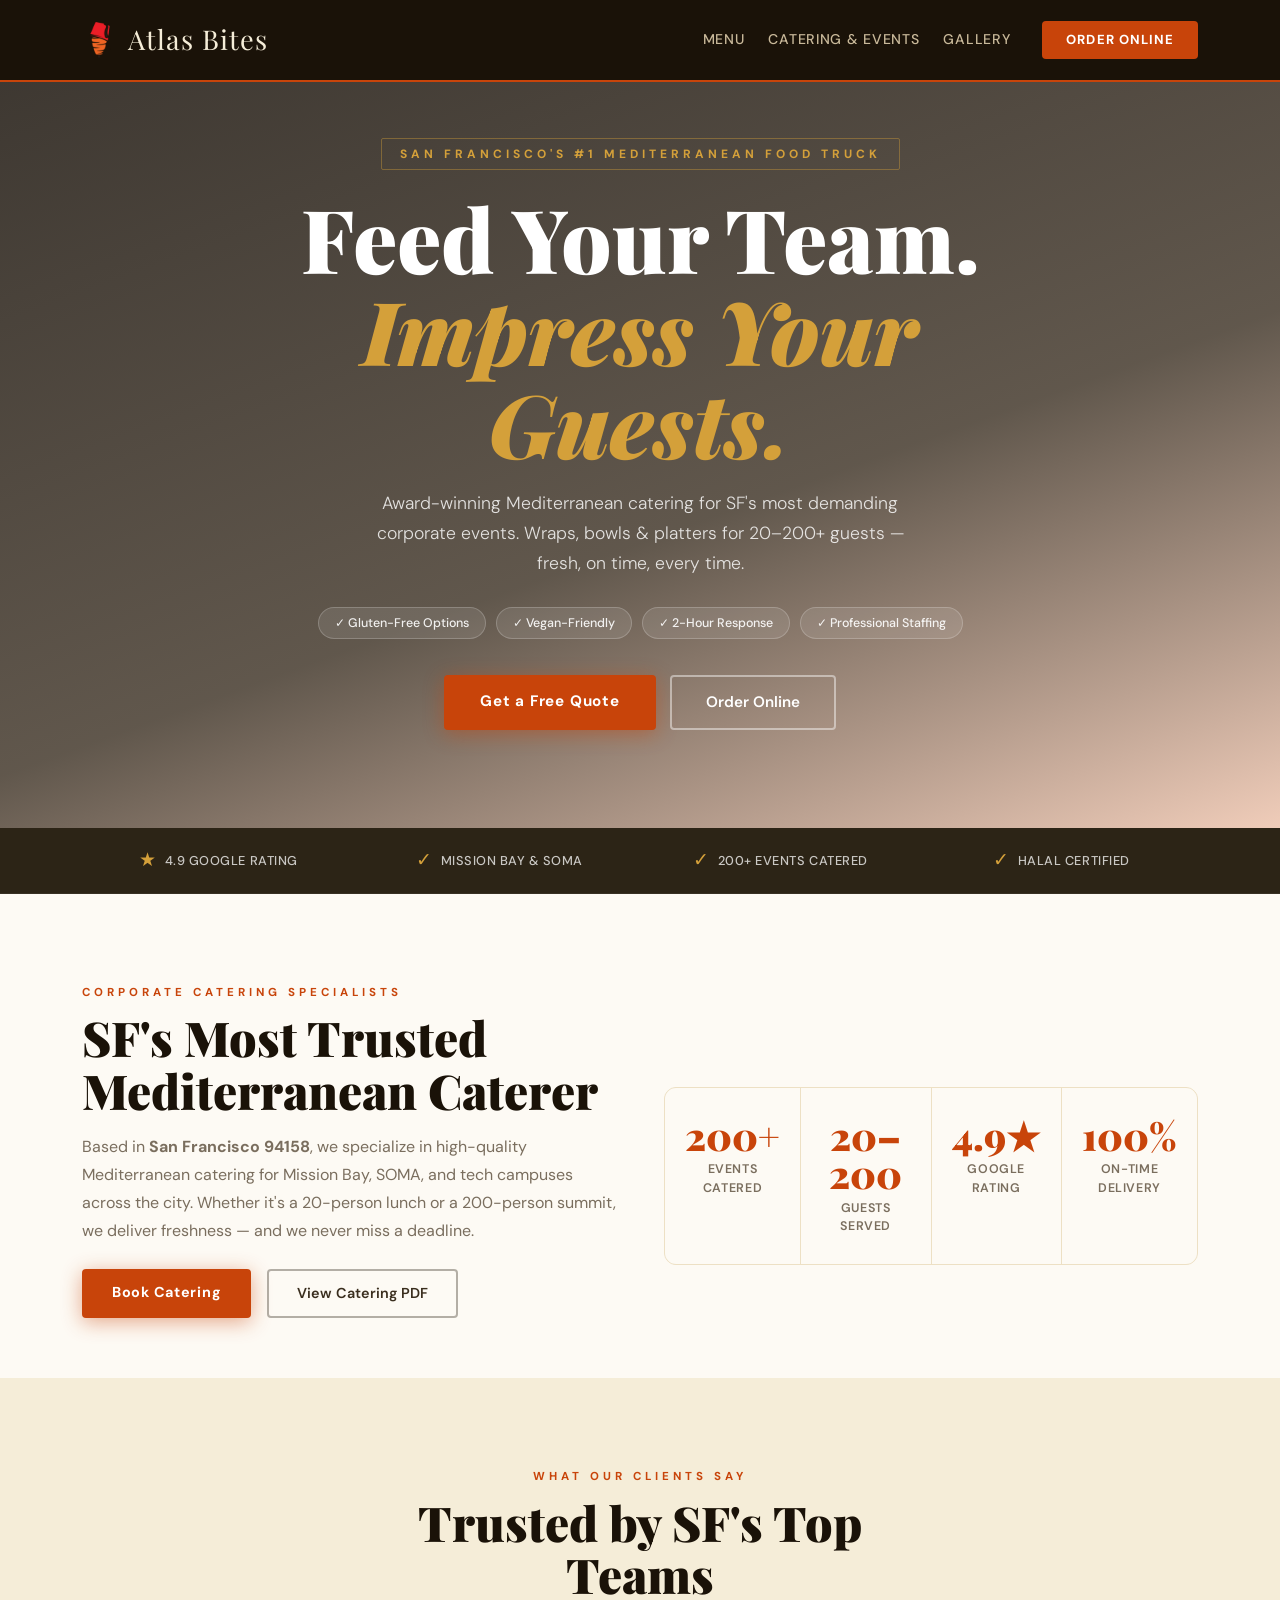
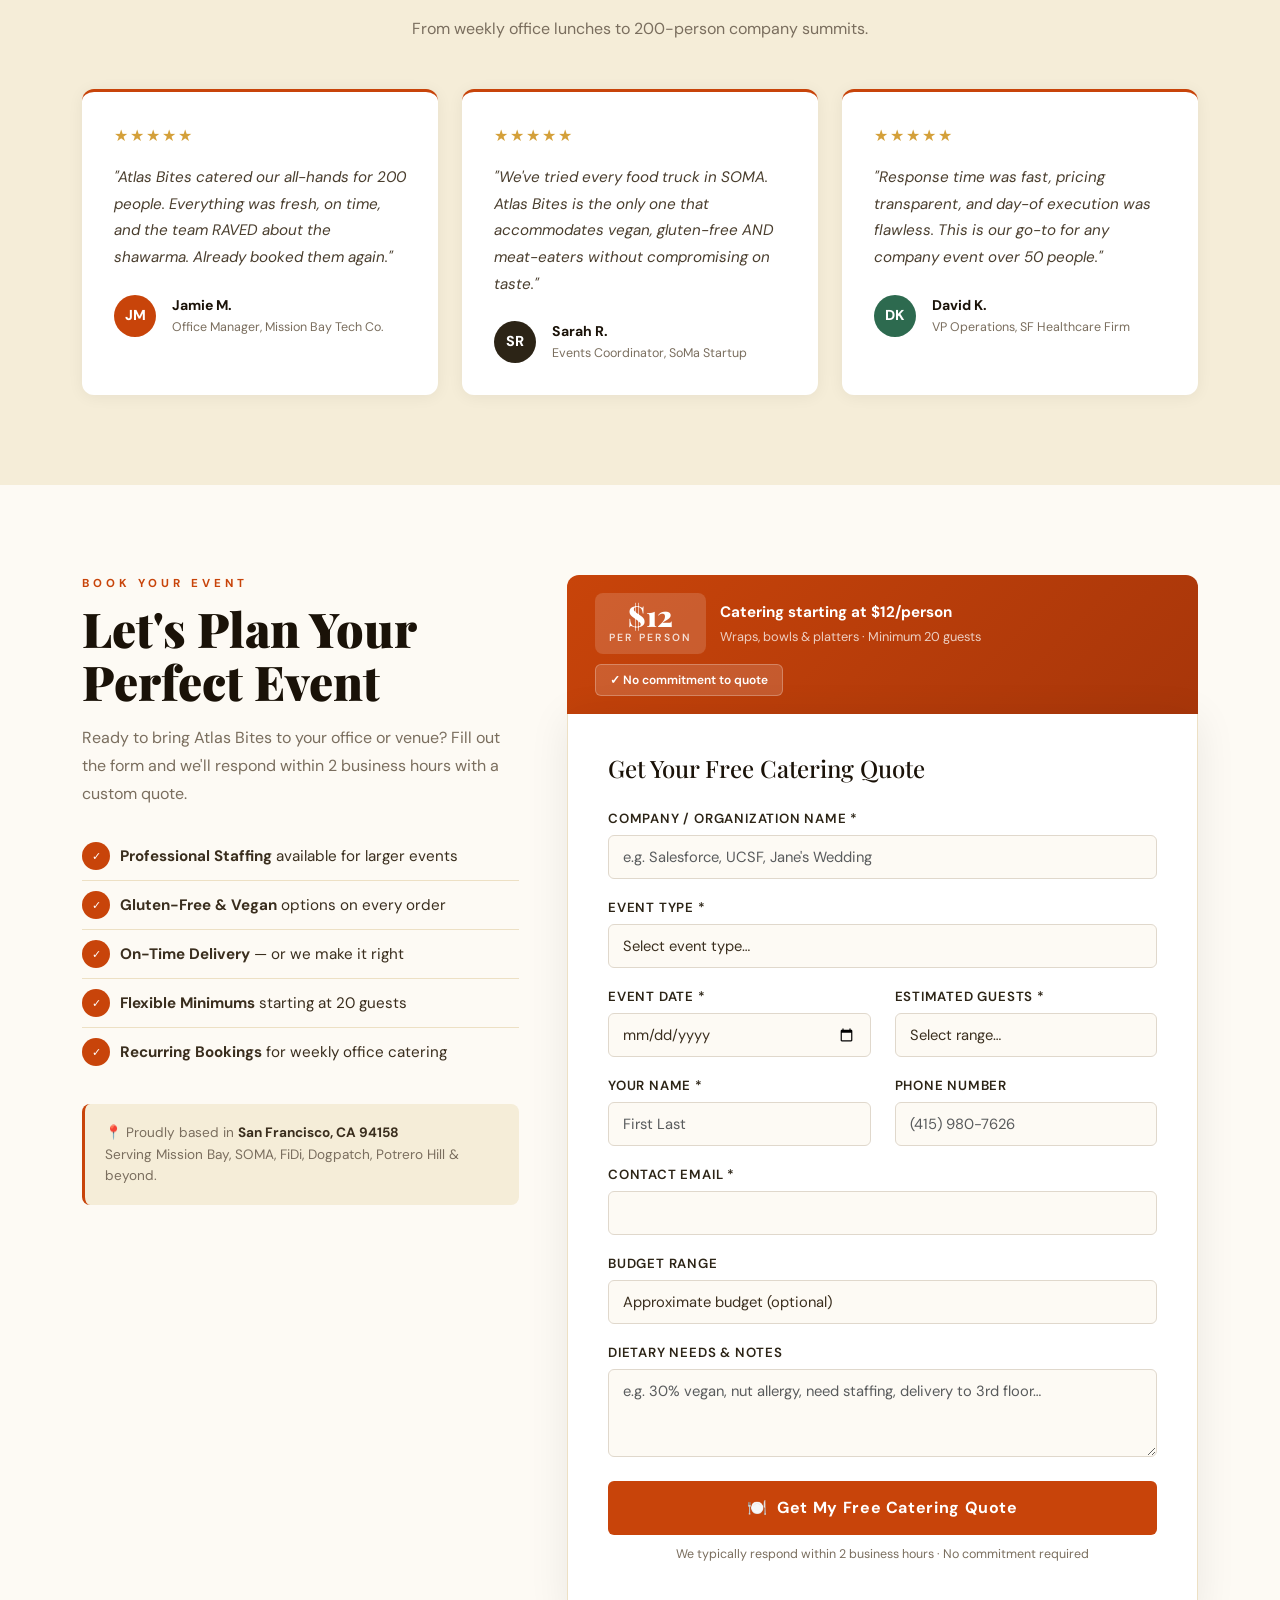
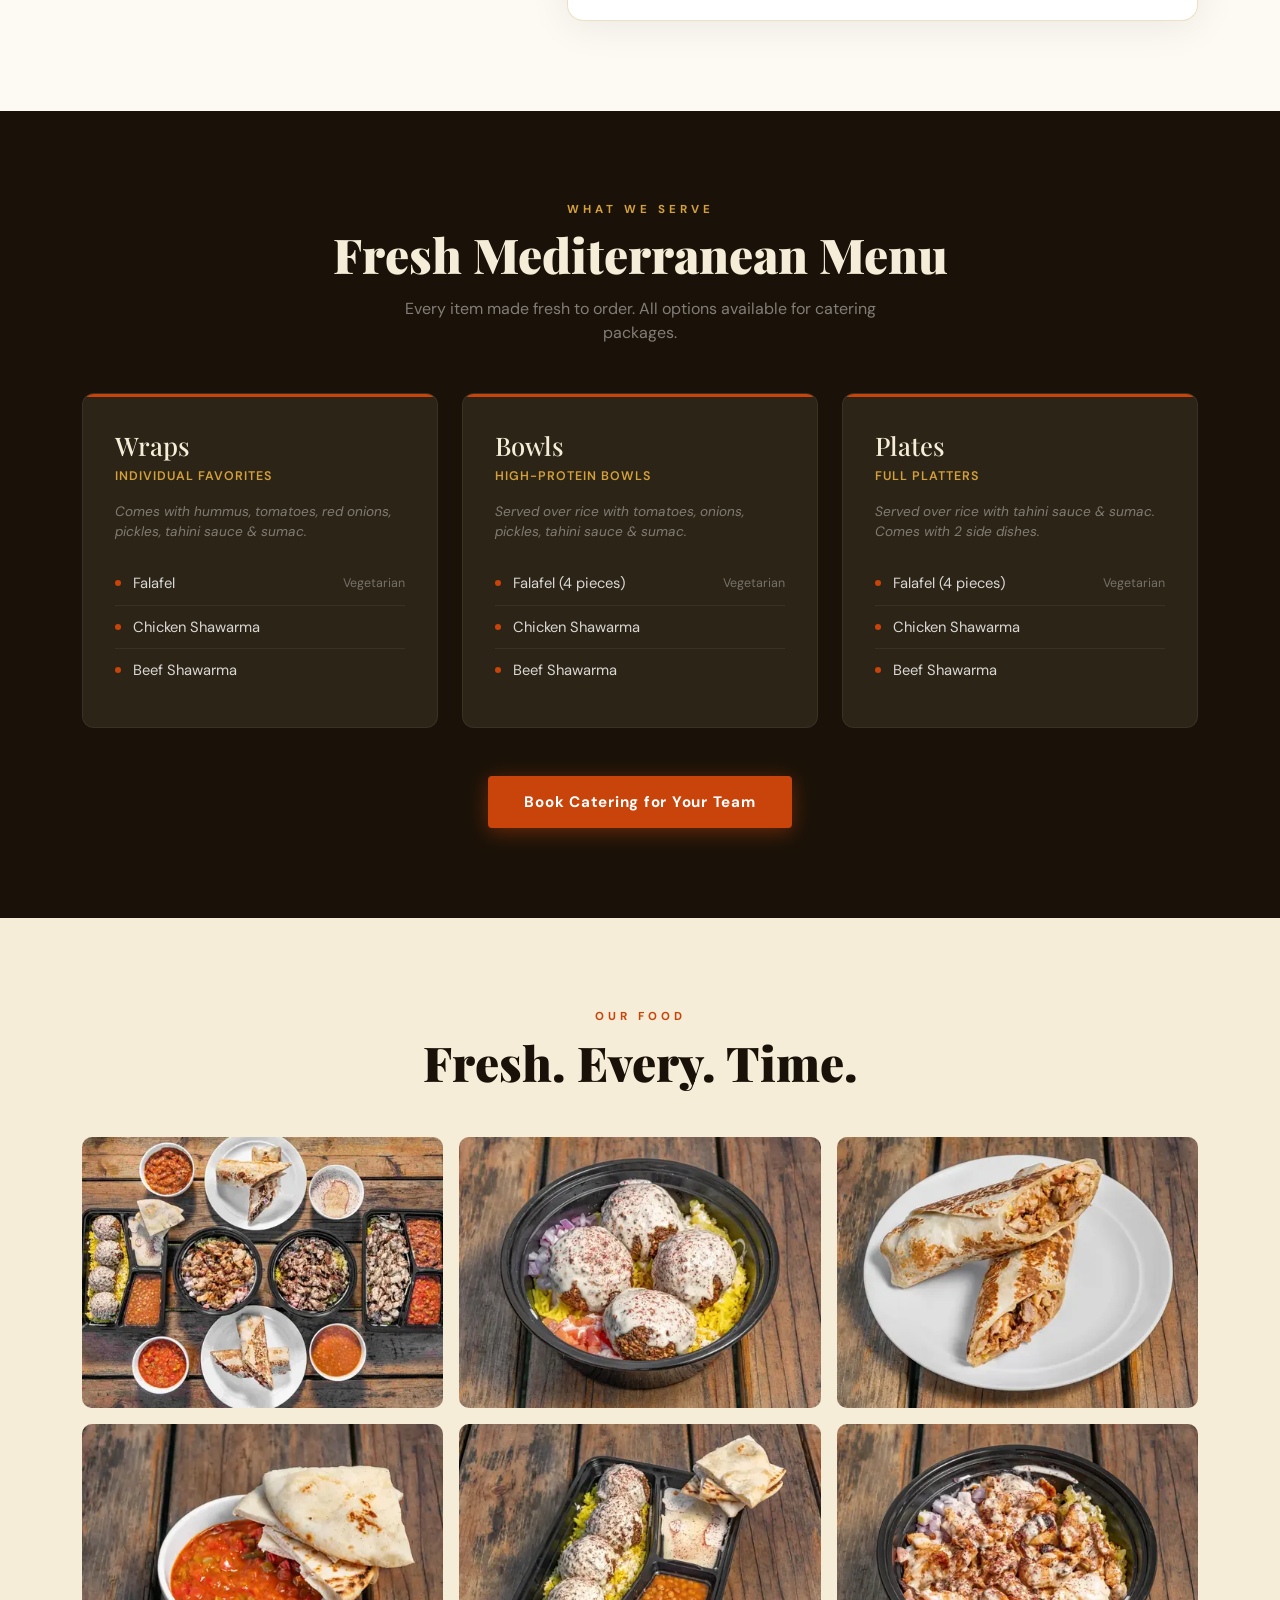
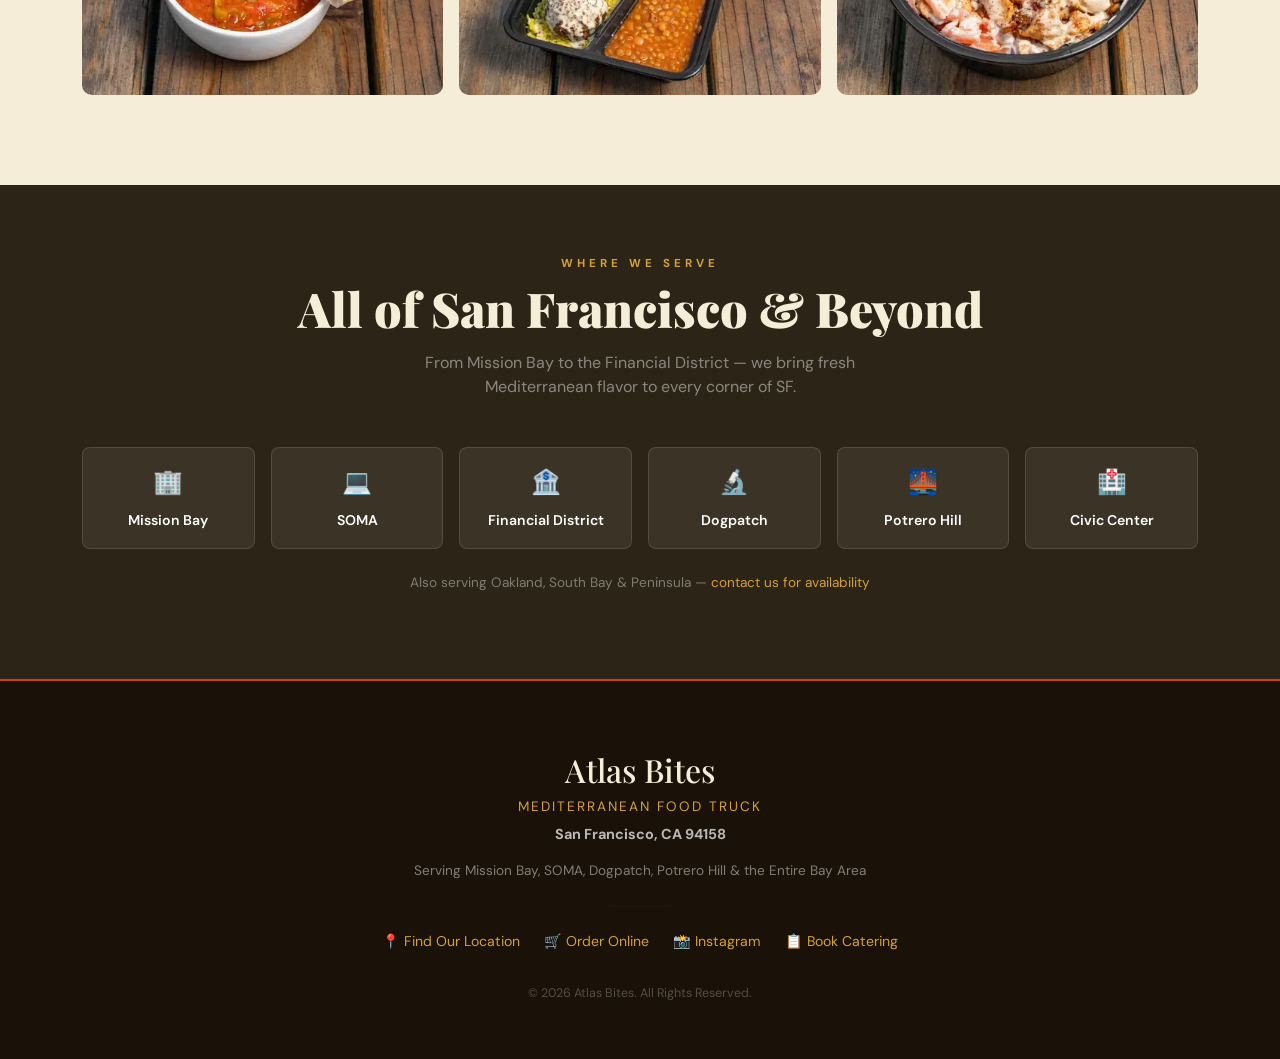
==== commit 57e54460: "Update for mobile" ====
--- a/index.html
+++ b/index.html
@@ -13,18 +13,22 @@
     <link rel="icon" type="image/png" sizes="32x32" href="assets/icons/favicon-32.png">
     <link rel="icon" type="image/png" sizes="16x16" href="assets/icons/favicon-16.png">
     <link rel="apple-touch-icon" sizes="180x180" href="assets/icons/apple-touch-icon.png">
+    <link rel="manifest" href="manifest.json">
+    <meta name="theme-color" content="#1a1208">
 
     <!-- Open Graph / social sharing -->
     <meta property="og:type" content="restaurant.menu">
     <meta property="og:title" content="Mediterranean Corporate Catering San Francisco | Atlas Bites">
     <meta property="og:description" content="Fresh Mediterranean catering for SF corporate events & office lunches. Wraps, bowls & platters from $12/person. Gluten-free, vegan & halal options.">
     <meta property="og:url" content="https://www.atlasbitesfoodtruck.com/">
-    <meta property="og:image" content="https://www.atlasbitesfoodtruck.com/assets/gallery/hero-spread.webp">
+    <meta property="og:image" content="https://www.atlasbitesfoodtruck.com/assets/logo/og-image.jpg">
+    <meta property="og:image:width" content="1200">
+    <meta property="og:image:height" content="630">
     <meta property="og:site_name" content="Atlas Bites">
     <meta name="twitter:card" content="summary_large_image">
     <meta name="twitter:title" content="Mediterranean Corporate Catering San Francisco | Atlas Bites">
     <meta name="twitter:description" content="Fresh Mediterranean catering for SF corporate events & office lunches. Wraps, bowls & platters from $12/person.">
-    <meta name="twitter:image" content="https://www.atlasbitesfoodtruck.com/assets/gallery/hero-spread.webp">
+    <meta name="twitter:image" content="https://www.atlasbitesfoodtruck.com/assets/logo/og-image.jpg">
 
     <!-- Connection warm-up for third-party origins used below -->
     <link rel="preconnect" href="https://fonts.googleapis.com">
@@ -41,6 +45,7 @@
       "@type": "FoodEstablishment",
       "name": "Atlas Bites",
       "image": "https://www.atlasbitesfoodtruck.com/assets/gallery/hero-spread.webp",
+      "logo": "https://www.atlasbitesfoodtruck.com/assets/logo/atlas-bites-logo.png",
       "description": "Mediterranean food truck and corporate catering serving San Francisco's Mission Bay, SOMA, and surrounding neighborhoods.",
       "url": "https://www.atlasbitesfoodtruck.com/",
       "servesCuisine": "Mediterranean",
@@ -54,6 +59,72 @@
       },
       "areaServed": ["Mission Bay", "SOMA", "Financial District", "Dogpatch", "Potrero Hill", "Civic Center"],
       "menu": "https://www.atlasbitesfoodtruck.com/assets/AtlasBitesMenu.pdf",
+      "hasMenu": {
+        "@type": "Menu",
+        "name": "Atlas Bites Menu",
+        "url": "https://www.atlasbitesfoodtruck.com/#menu",
+        "hasMenuSection": [
+          {
+            "@type": "MenuSection",
+            "name": "Wraps",
+            "description": "Individual favorites, comes with hummus, tomatoes, red onions, pickles, tahini sauce & sumac.",
+            "hasMenuItem": [
+              {
+                "@type": "MenuItem",
+                "name": "Falafel Wrap",
+                "suitableForDiet": "https://schema.org/VegetarianDiet"
+              },
+              { "@type": "MenuItem", "name": "Chicken Shawarma Wrap" },
+              { "@type": "MenuItem", "name": "Beef Shawarma Wrap" }
+            ]
+          },
+          {
+            "@type": "MenuSection",
+            "name": "Bowls",
+            "description": "High-protein bowls served over rice with tomatoes, onions, pickles, tahini sauce & sumac.",
+            "hasMenuItem": [
+              {
+                "@type": "MenuItem",
+                "name": "Falafel Bowl",
+                "description": "4 pieces of falafel",
+                "suitableForDiet": "https://schema.org/VegetarianDiet"
+              },
+              { "@type": "MenuItem", "name": "Chicken Shawarma Bowl" },
+              { "@type": "MenuItem", "name": "Beef Shawarma Bowl" }
+            ]
+          },
+          {
+            "@type": "MenuSection",
+            "name": "Plates",
+            "description": "Full platters served over rice with tahini sauce & sumac, comes with 2 side dishes.",
+            "hasMenuItem": [
+              {
+                "@type": "MenuItem",
+                "name": "Falafel Plate",
+                "description": "4 pieces of falafel",
+                "suitableForDiet": "https://schema.org/VegetarianDiet"
+              },
+              { "@type": "MenuItem", "name": "Chicken Shawarma Plate" },
+              { "@type": "MenuItem", "name": "Beef Shawarma Plate" }
+            ]
+          }
+        ]
+      },
+      "makesOffer": {
+        "@type": "Offer",
+        "name": "Corporate Catering",
+        "description": "Wraps, bowls & platters for 20-200+ guests. Minimum 20 guests.",
+        "priceSpecification": {
+          "@type": "UnitPriceSpecification",
+          "price": "12.00",
+          "priceCurrency": "USD",
+          "unitText": "per person",
+          "eligibleQuantity": {
+            "@type": "QuantitativeValue",
+            "minValue": 20
+          }
+        }
+      },
       "sameAs": ["https://www.instagram.com/atlas_bites/"],
       "aggregateRating": {
         "@type": "AggregateRating",
@@ -115,7 +186,10 @@
     ═══════════════════════════════════════════════ -->
     <nav class="navbar navbar-expand-lg fixed-top" aria-label="Main navigation">
         <div class="container">
-            <a class="navbar-brand" href="#">Atlas Bites</a>
+            <a class="navbar-brand" href="#">
+                <img src="assets/logo/navbar-icon.png" alt="" width="36" height="36" class="navbar-brand-icon">
+                Atlas Bites
+            </a>
             <button class="navbar-toggler" type="button" data-bs-toggle="collapse" data-bs-target="#navbarNav"
                 style="border-color:rgba(255,255,255,0.3);">
                 <span class="navbar-toggler-icon" style="filter:invert(1);"></span>
@@ -498,27 +572,27 @@
             </div>
             <div class="gallery-grid reveal">
                 <div class="gallery-item">
-                    <img src="assets/gallery/hero-spread.webp" alt="Mediterranean catering spread for San Francisco corporate event" loading="lazy" width="900" height="720">
+                    <img src="assets/gallery/hero-spread.webp" srcset="assets/gallery/mobile/hero-spread.webp 480w, assets/gallery/hero-spread.webp 900w" sizes="(max-width: 768px) 50vw, 33vw" alt="Mediterranean catering spread for San Francisco corporate event" loading="lazy" width="900" height="720">
                     <div class="gallery-overlay"></div>
                 </div>
                 <div class="gallery-item">
-                    <img src="assets/gallery/bowl-falafel.webp" alt="Falafel bowl catering for San Francisco office lunch" loading="lazy" width="900" height="720">
+                    <img src="assets/gallery/bowl-falafel.webp" srcset="assets/gallery/mobile/bowl-falafel.webp 480w, assets/gallery/bowl-falafel.webp 900w" sizes="(max-width: 768px) 50vw, 33vw" alt="Falafel bowl catering for San Francisco office lunch" loading="lazy" width="900" height="720">
                     <div class="gallery-overlay"></div>
                 </div>
                 <div class="gallery-item">
-                    <img src="assets/gallery/wrap-chicken.webp" alt="Chicken shawarma wrap catering Mission Bay SF" loading="lazy" width="900" height="720">
+                    <img src="assets/gallery/wrap-chicken.webp" srcset="assets/gallery/mobile/wrap-chicken.webp 480w, assets/gallery/wrap-chicken.webp 900w" sizes="(max-width: 768px) 50vw, 33vw" alt="Chicken shawarma wrap catering Mission Bay SF" loading="lazy" width="900" height="720">
                     <div class="gallery-overlay"></div>
                 </div>
                 <div class="gallery-item">
-                    <img src="assets/gallery/taktouka.webp" alt="Taktouka Mediterranean side dish SF catering" loading="lazy" width="900" height="720">
+                    <img src="assets/gallery/taktouka.webp" srcset="assets/gallery/mobile/taktouka.webp 480w, assets/gallery/taktouka.webp 900w" sizes="(max-width: 768px) 50vw, 33vw" alt="Taktouka Mediterranean side dish SF catering" loading="lazy" width="900" height="720">
                     <div class="gallery-overlay"></div>
                 </div>
                 <div class="gallery-item">
-                    <img src="assets/gallery/plate-falafel.webp" alt="Falafel plate corporate catering San Francisco" loading="lazy" width="900" height="720">
+                    <img src="assets/gallery/plate-falafel.webp" srcset="assets/gallery/mobile/plate-falafel.webp 480w, assets/gallery/plate-falafel.webp 900w" sizes="(max-width: 768px) 50vw, 33vw" alt="Falafel plate corporate catering San Francisco" loading="lazy" width="900" height="720">
                     <div class="gallery-overlay"></div>
                 </div>
                 <div class="gallery-item">
-                    <img src="assets/gallery/bowl-chicken.webp" alt="Chicken shawarma bowl SOMA event catering SF" loading="lazy" width="900" height="720">
+                    <img src="assets/gallery/bowl-chicken.webp" srcset="assets/gallery/mobile/bowl-chicken.webp 480w, assets/gallery/bowl-chicken.webp 900w" sizes="(max-width: 768px) 50vw, 33vw" alt="Chicken shawarma bowl SOMA event catering SF" loading="lazy" width="900" height="720">
                     <div class="gallery-overlay"></div>
                 </div>
             </div>
--- a/css/style.css
+++ b/css/style.css
@@ -1,5 +1,21 @@
 /* ─── GLOBAL & BASE ─── */
 * { box-sizing: border-box; }
+
+.skip-link {
+    position: absolute;
+    left: -9999px;
+    top: 0;
+    z-index: 2000;
+    background: var(--spice);
+    color: #fff;
+    padding: 12px 20px;
+    border-radius: 0 0 6px 0;
+    font-weight: 700;
+    text-decoration: none;
+}
+.skip-link:focus {
+    left: 0;
+}
 
 body {
     font-family: 'DM Sans', sans-serif;
@@ -23,6 +39,15 @@
     font-size: 1.7rem;
     color: var(--sand) !important;
     letter-spacing: 1px;
+    display: inline-flex;
+    align-items: center;
+    gap: 10px;
+}
+.navbar-brand-icon {
+    width: 36px;
+    height: 36px;
+    object-fit: contain;
+    flex-shrink: 0;
 }
 .nav-link {
     color: #c9b99a !important;
@@ -547,12 +572,24 @@
 
 /* ─── RESPONSIVE ─── */
 @media (max-width: 768px) {
-    #mobile-cta { display: flex; }
-    body { padding-bottom: 72px; }
+    #mobile-cta {
+        display: flex;
+        padding-bottom: calc(12px + env(safe-area-inset-bottom));
+    }
+    body { padding-bottom: calc(72px + env(safe-area-inset-bottom)); }
     .intro-stats { grid-template-columns: repeat(2, 1fr); }
     .gallery-grid { grid-template-columns: repeat(2, 1fr); }
     .form-card { padding: 28px 20px; }
+    /* Serve a smaller hero image to phones to cut mobile data/load time */
+    .hero { background-image: url('assets/truckPic-mobile.webp'); }
+    .hero { min-height: 100vh; padding: 110px 18px 70px; }
+    .navbar-brand { font-size: 1.4rem; }
+    .navbar-brand-icon { width: 30px; height: 30px; }
+    .form-control, .form-select, .btn-submit, .btn-nav-order {
+        min-height: 44px; /* comfortable tap targets */
+    }
 }
 @media (max-width: 480px) {
     .gallery-grid { grid-template-columns: 1fr 1fr; }
-}
+    .hero h1 { font-size: clamp(2.4rem, 9vw, 3.2rem); }
+}
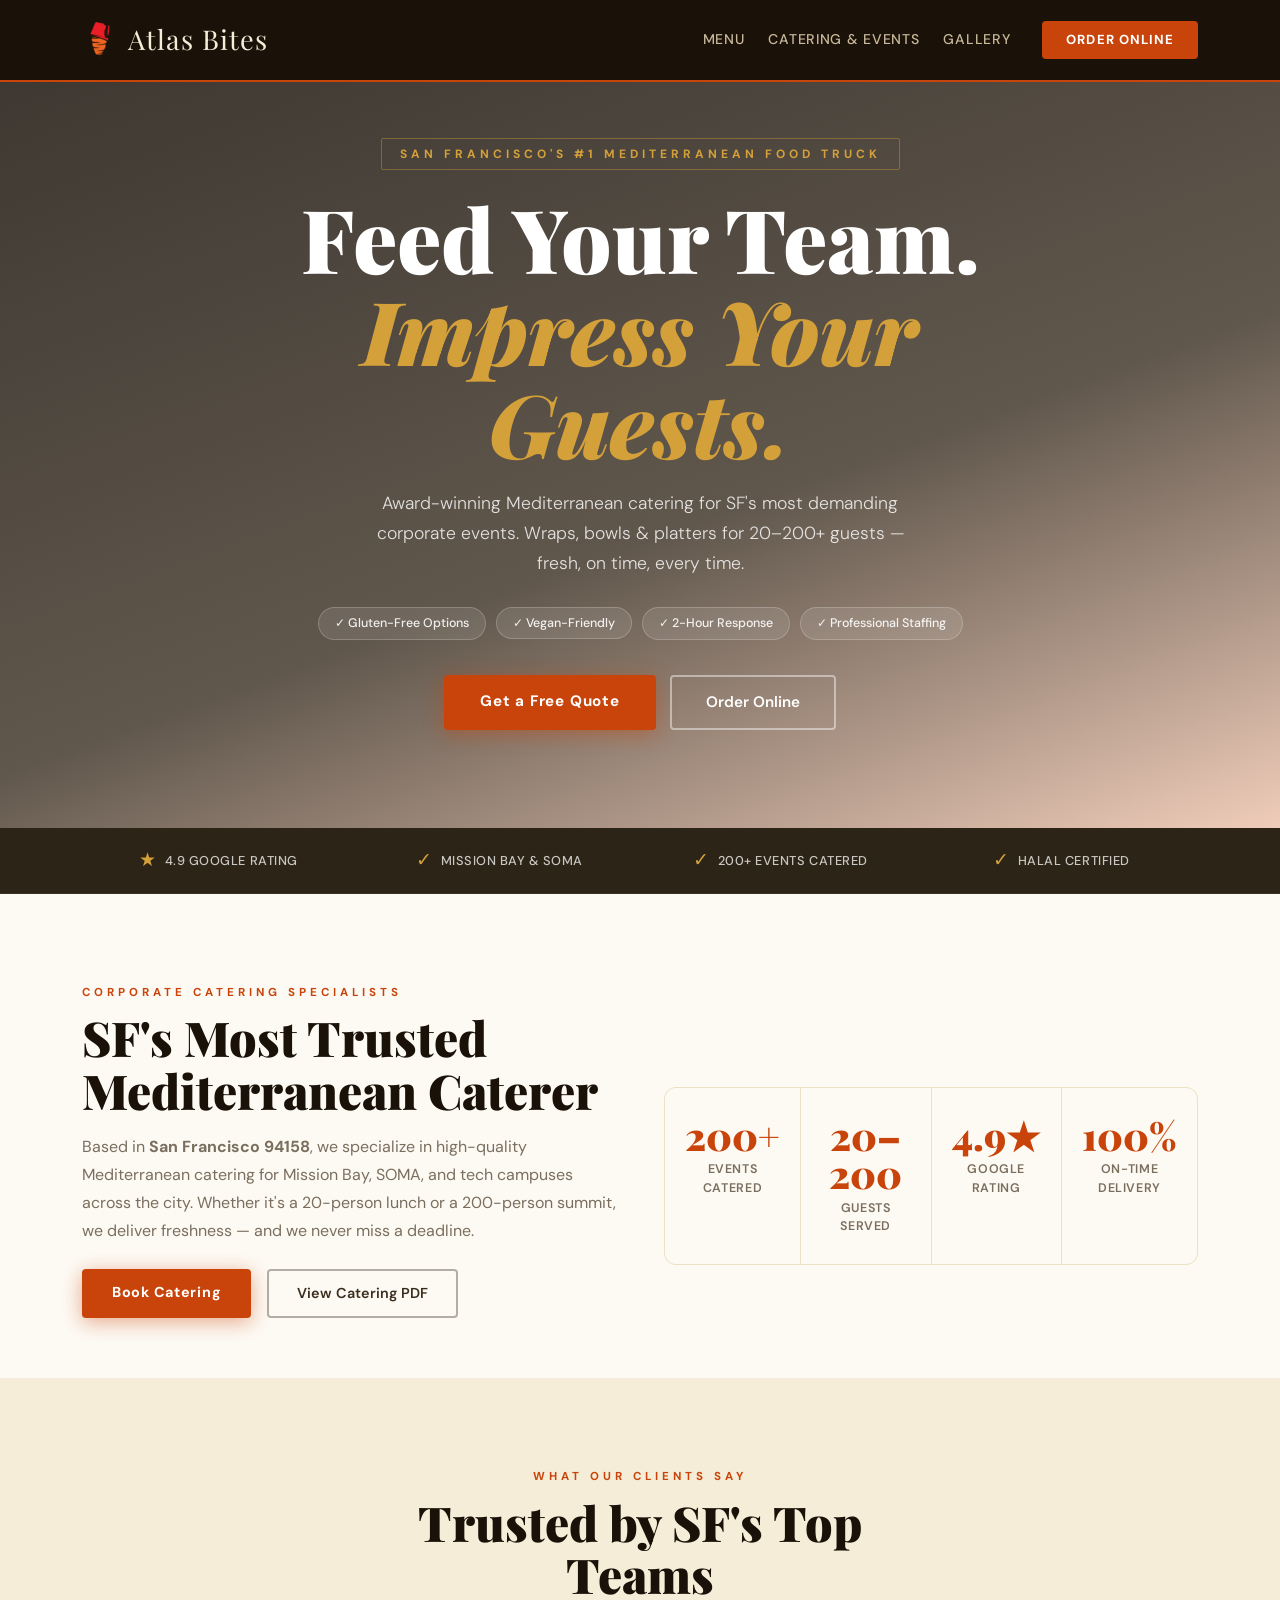
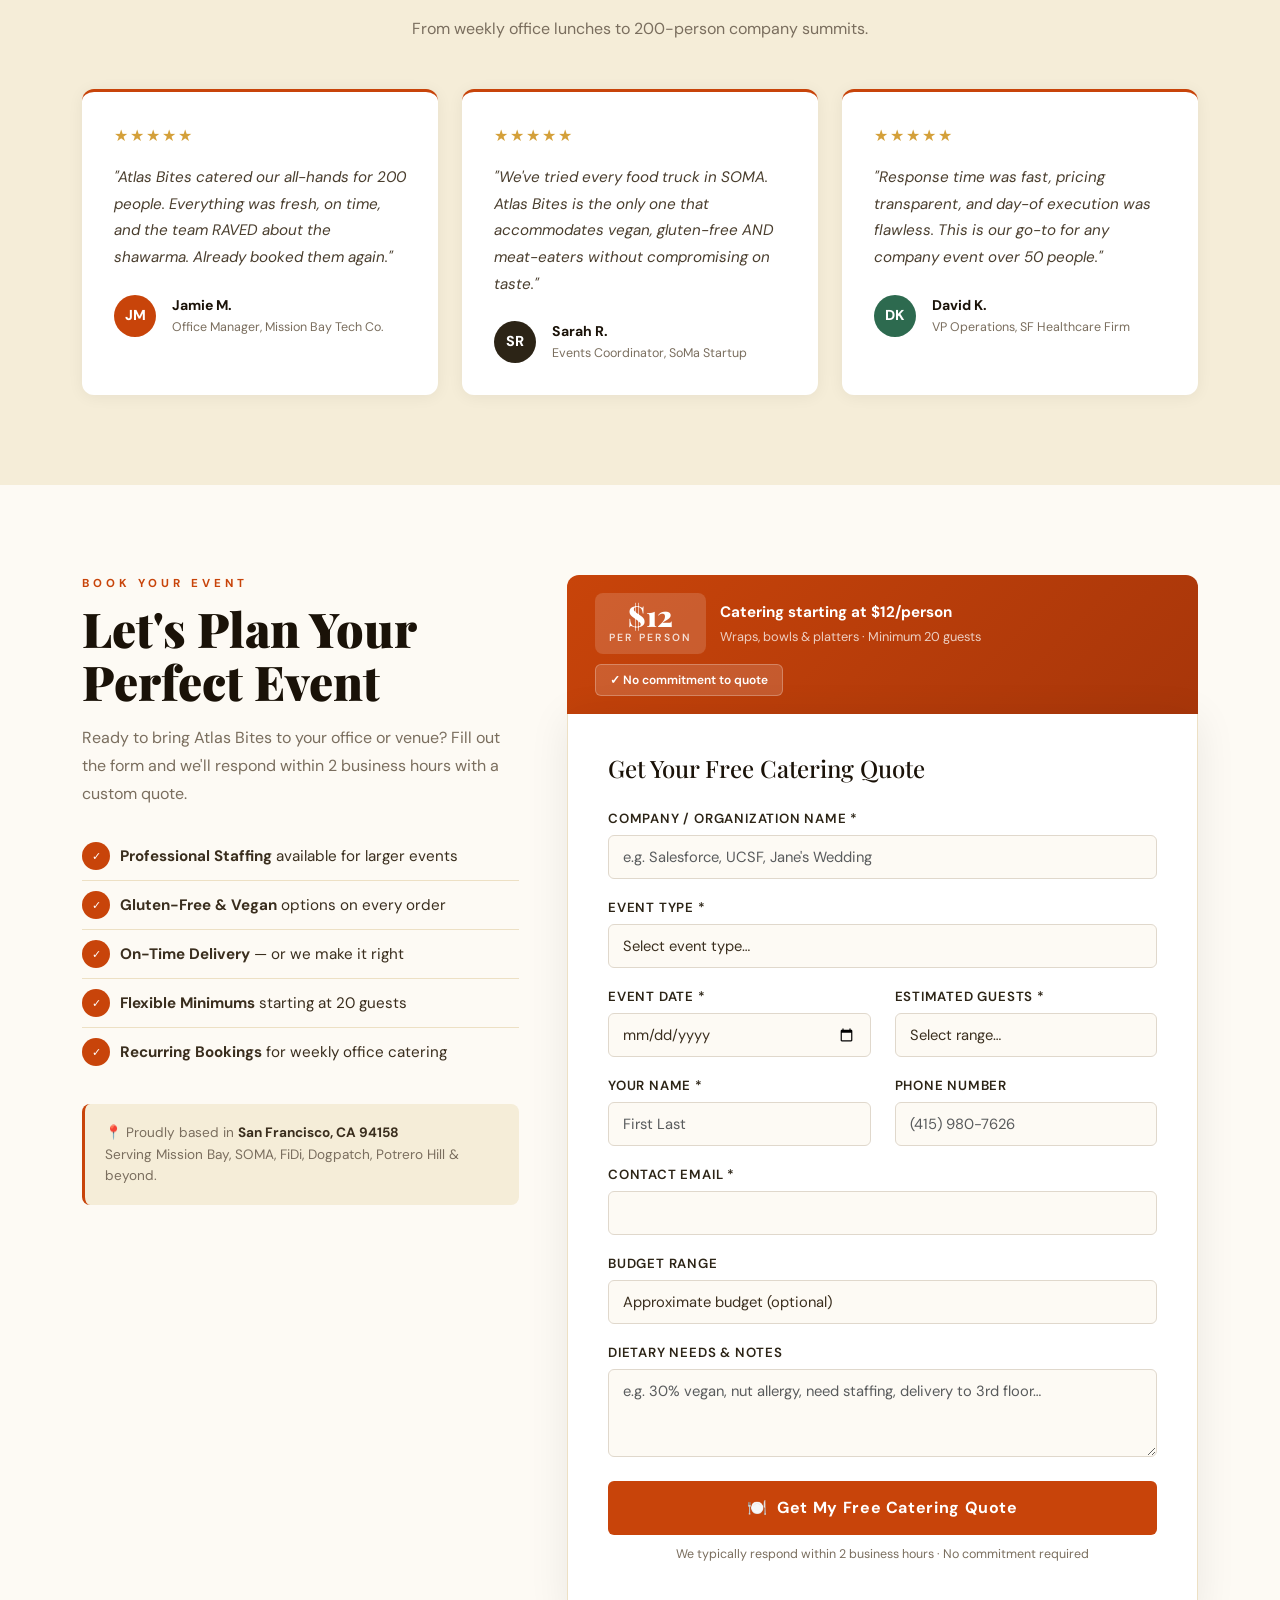
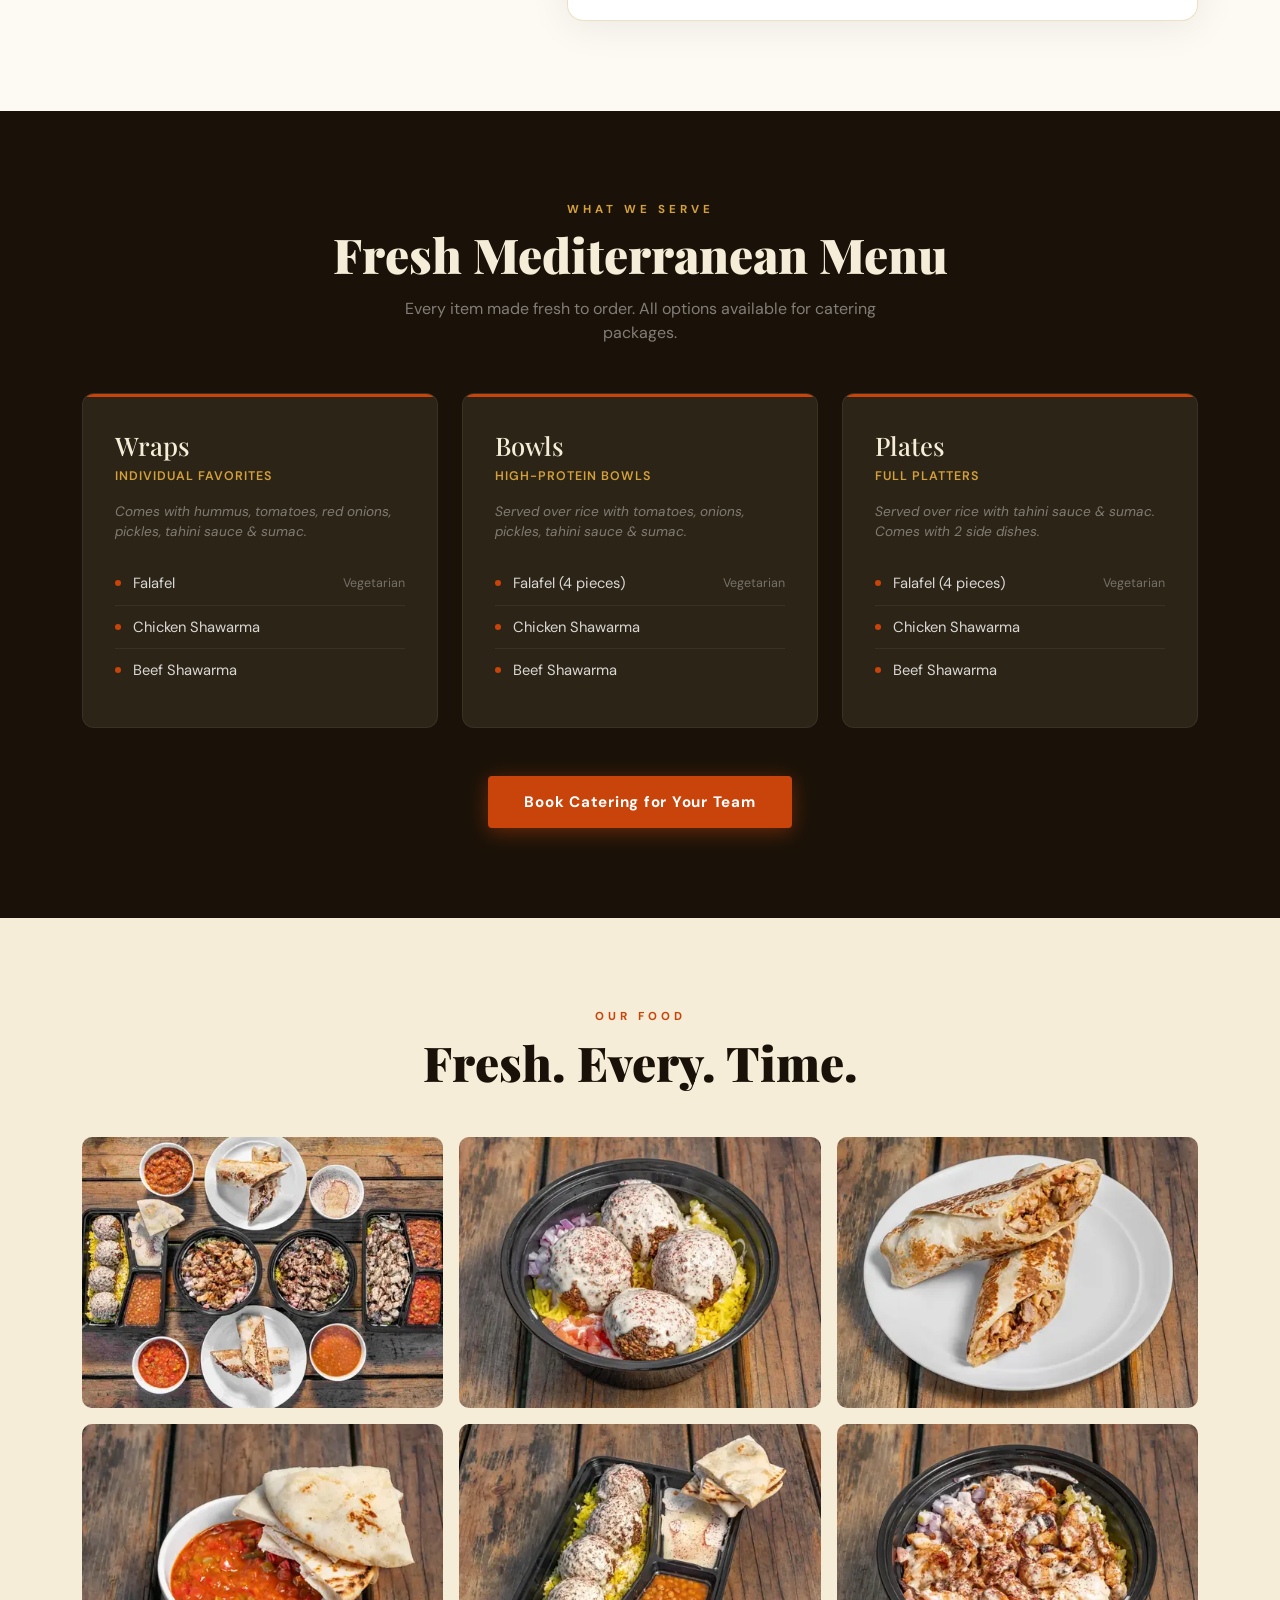
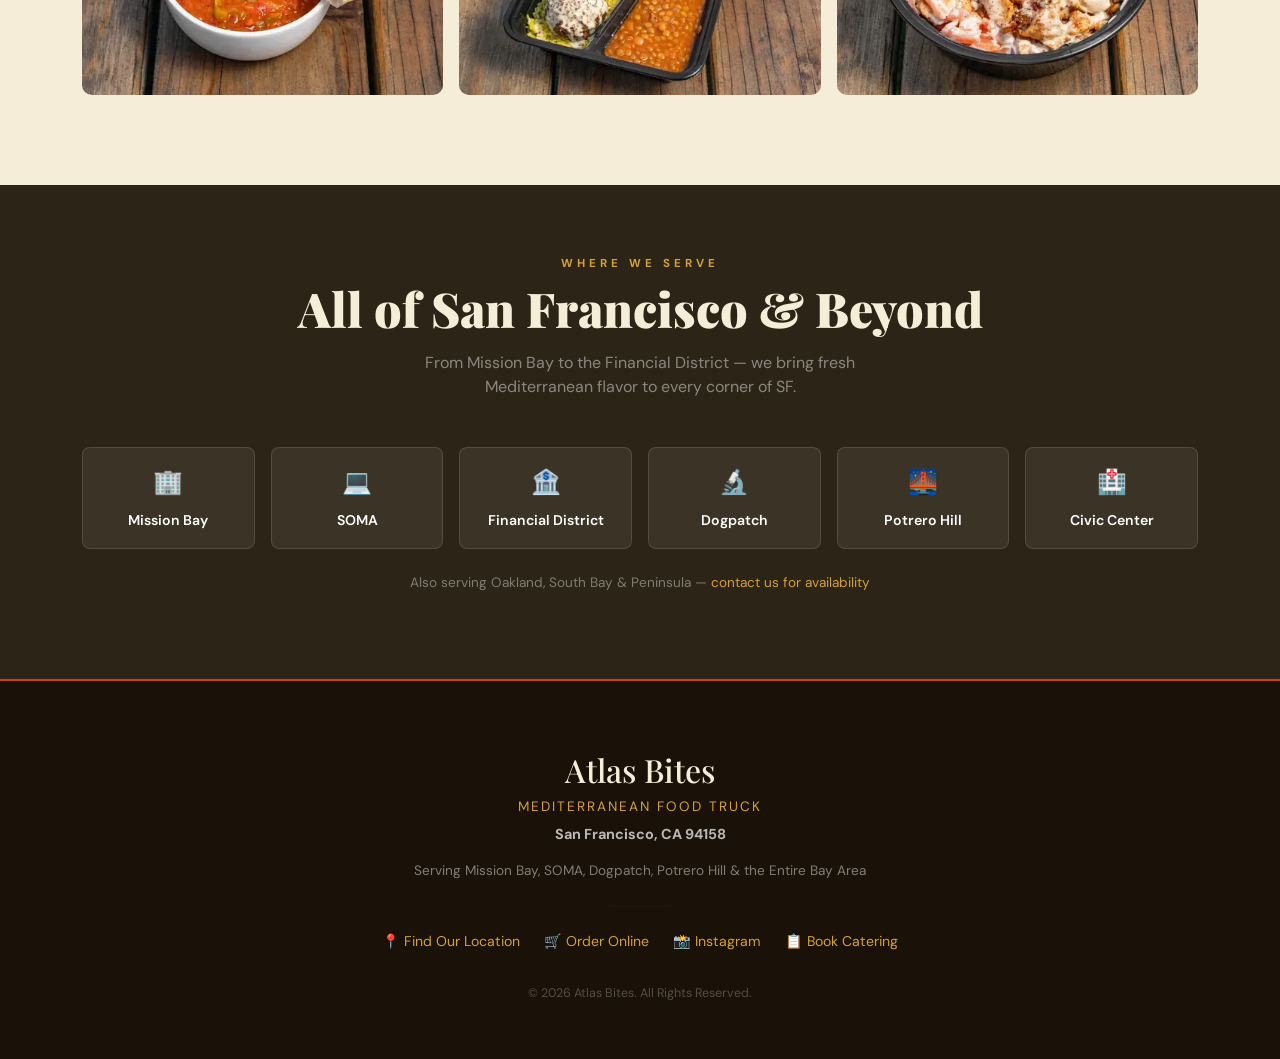
==== commit b3af7fb7: "update index.html" ====
--- a/index.html
+++ b/index.html
@@ -67,45 +67,131 @@
           {
             "@type": "MenuSection",
             "name": "Wraps",
-            "description": "Individual favorites, comes with hummus, tomatoes, red onions, pickles, tahini sauce & sumac.",
+            "description": "Comes with hummus, tomatoes, red onions, pickles, tahini sauce & sumac.",
             "hasMenuItem": [
               {
                 "@type": "MenuItem",
                 "name": "Falafel Wrap",
-                "suitableForDiet": "https://schema.org/VegetarianDiet"
-              },
-              { "@type": "MenuItem", "name": "Chicken Shawarma Wrap" },
-              { "@type": "MenuItem", "name": "Beef Shawarma Wrap" }
+                "suitableForDiet": "https://schema.org/VegetarianDiet",
+                "offers": { "@type": "Offer", "price": "14.99", "priceCurrency": "USD" }
+              },
+              {
+                "@type": "MenuItem",
+                "name": "Chicken Shawarma Wrap",
+                "description": "Contains garlic spread.",
+                "offers": { "@type": "Offer", "price": "15.49", "priceCurrency": "USD" }
+              },
+              {
+                "@type": "MenuItem",
+                "name": "Beef Shawarma Wrap",
+                "offers": { "@type": "Offer", "price": "16.49", "priceCurrency": "USD" }
+              }
             ]
           },
           {
             "@type": "MenuSection",
             "name": "Bowls",
-            "description": "High-protein bowls served over rice with tomatoes, onions, pickles, tahini sauce & sumac.",
+            "description": "Served over rice with tomatoes, onions, pickles, tahini sauce & sumac.",
             "hasMenuItem": [
               {
                 "@type": "MenuItem",
                 "name": "Falafel Bowl",
-                "description": "4 pieces of falafel",
-                "suitableForDiet": "https://schema.org/VegetarianDiet"
-              },
-              { "@type": "MenuItem", "name": "Chicken Shawarma Bowl" },
-              { "@type": "MenuItem", "name": "Beef Shawarma Bowl" }
+                "description": "4 pieces of falafel.",
+                "suitableForDiet": "https://schema.org/VeganDiet",
+                "offers": { "@type": "Offer", "price": "14.99", "priceCurrency": "USD" }
+              },
+              {
+                "@type": "MenuItem",
+                "name": "Chicken Shawarma Bowl",
+                "offers": { "@type": "Offer", "price": "15.49", "priceCurrency": "USD" }
+              },
+              {
+                "@type": "MenuItem",
+                "name": "Beef Shawarma Bowl",
+                "offers": { "@type": "Offer", "price": "16.49", "priceCurrency": "USD" }
+              }
             ]
           },
           {
             "@type": "MenuSection",
             "name": "Plates",
-            "description": "Full platters served over rice with tahini sauce & sumac, comes with 2 side dishes.",
+            "description": "Served over rice with tahini sauce & sumac. Comes with 2 side dishes.",
             "hasMenuItem": [
               {
                 "@type": "MenuItem",
                 "name": "Falafel Plate",
-                "description": "4 pieces of falafel",
-                "suitableForDiet": "https://schema.org/VegetarianDiet"
-              },
-              { "@type": "MenuItem", "name": "Chicken Shawarma Plate" },
-              { "@type": "MenuItem", "name": "Beef Shawarma Plate" }
+                "description": "4 pieces of falafel.",
+                "suitableForDiet": "https://schema.org/VeganDiet",
+                "offers": { "@type": "Offer", "price": "19.99", "priceCurrency": "USD" }
+              },
+              {
+                "@type": "MenuItem",
+                "name": "Chicken Shawarma Plate",
+                "offers": { "@type": "Offer", "price": "20.99", "priceCurrency": "USD" }
+              },
+              {
+                "@type": "MenuItem",
+                "name": "Beef Shawarma Plate",
+                "offers": { "@type": "Offer", "price": "21.99", "priceCurrency": "USD" }
+              }
+            ]
+          },
+          {
+            "@type": "MenuSection",
+            "name": "Side Dishes",
+            "description": "All side dishes are vegan unless noted.",
+            "hasMenuItem": [
+              {
+                "@type": "MenuItem",
+                "name": "Zaalouk",
+                "description": "Traditional Moroccan dish of roasted eggplant and tomatoes seasoned with garlic & olive oil. Served with pita bread.",
+                "suitableForDiet": "https://schema.org/VeganDiet",
+                "offers": { "@type": "Offer", "price": "6.99", "priceCurrency": "USD" }
+              },
+              {
+                "@type": "MenuItem",
+                "name": "Taktouka",
+                "description": "Traditional Moroccan dish of roasted peppers and tomatoes seasoned with garlic & olive oil. Served with pita bread.",
+                "suitableForDiet": "https://schema.org/VeganDiet",
+                "offers": { "@type": "Offer", "price": "6.99", "priceCurrency": "USD" }
+              },
+              {
+                "@type": "MenuItem",
+                "name": "Lentil Soup",
+                "description": "Lentils and carrots cooked with tomatoes, onions & garlic.",
+                "suitableForDiet": "https://schema.org/VeganDiet",
+                "offers": { "@type": "Offer", "price": "5.99", "priceCurrency": "USD" }
+              },
+              {
+                "@type": "MenuItem",
+                "name": "Atlas Salad",
+                "description": "Tomatoes, cucumbers, lettuce, red onions, pickles & olive oil.",
+                "suitableForDiet": "https://schema.org/VeganDiet",
+                "offers": { "@type": "Offer", "price": "5.99", "priceCurrency": "USD" }
+              },
+              {
+                "@type": "MenuItem",
+                "name": "Hummus",
+                "description": "Blend of garbanzo beans with olive oil, lemon juice & tahini sauce, garnished with sumac. Served with pita bread.",
+                "suitableForDiet": "https://schema.org/VeganDiet",
+                "offers": { "@type": "Offer", "price": "5.99", "priceCurrency": "USD" }
+              },
+              {
+                "@type": "MenuItem",
+                "name": "Falafel (Side)",
+                "description": "3 pieces with tahini sauce. Contains flour.",
+                "suitableForDiet": "https://schema.org/VegetarianDiet",
+                "offers": { "@type": "Offer", "price": "6.99", "priceCurrency": "USD" }
+              }
+            ]
+          },
+          {
+            "@type": "MenuSection",
+            "name": "Extras",
+            "hasMenuItem": [
+              { "@type": "MenuItem", "name": "Pita", "offers": { "@type": "Offer", "price": "0.99", "priceCurrency": "USD" } },
+              { "@type": "MenuItem", "name": "Soda", "offers": { "@type": "Offer", "price": "2.99", "priceCurrency": "USD" } },
+              { "@type": "MenuItem", "name": "Water", "offers": { "@type": "Offer", "price": "2.49", "priceCurrency": "USD" } }
             ]
           }
         ]
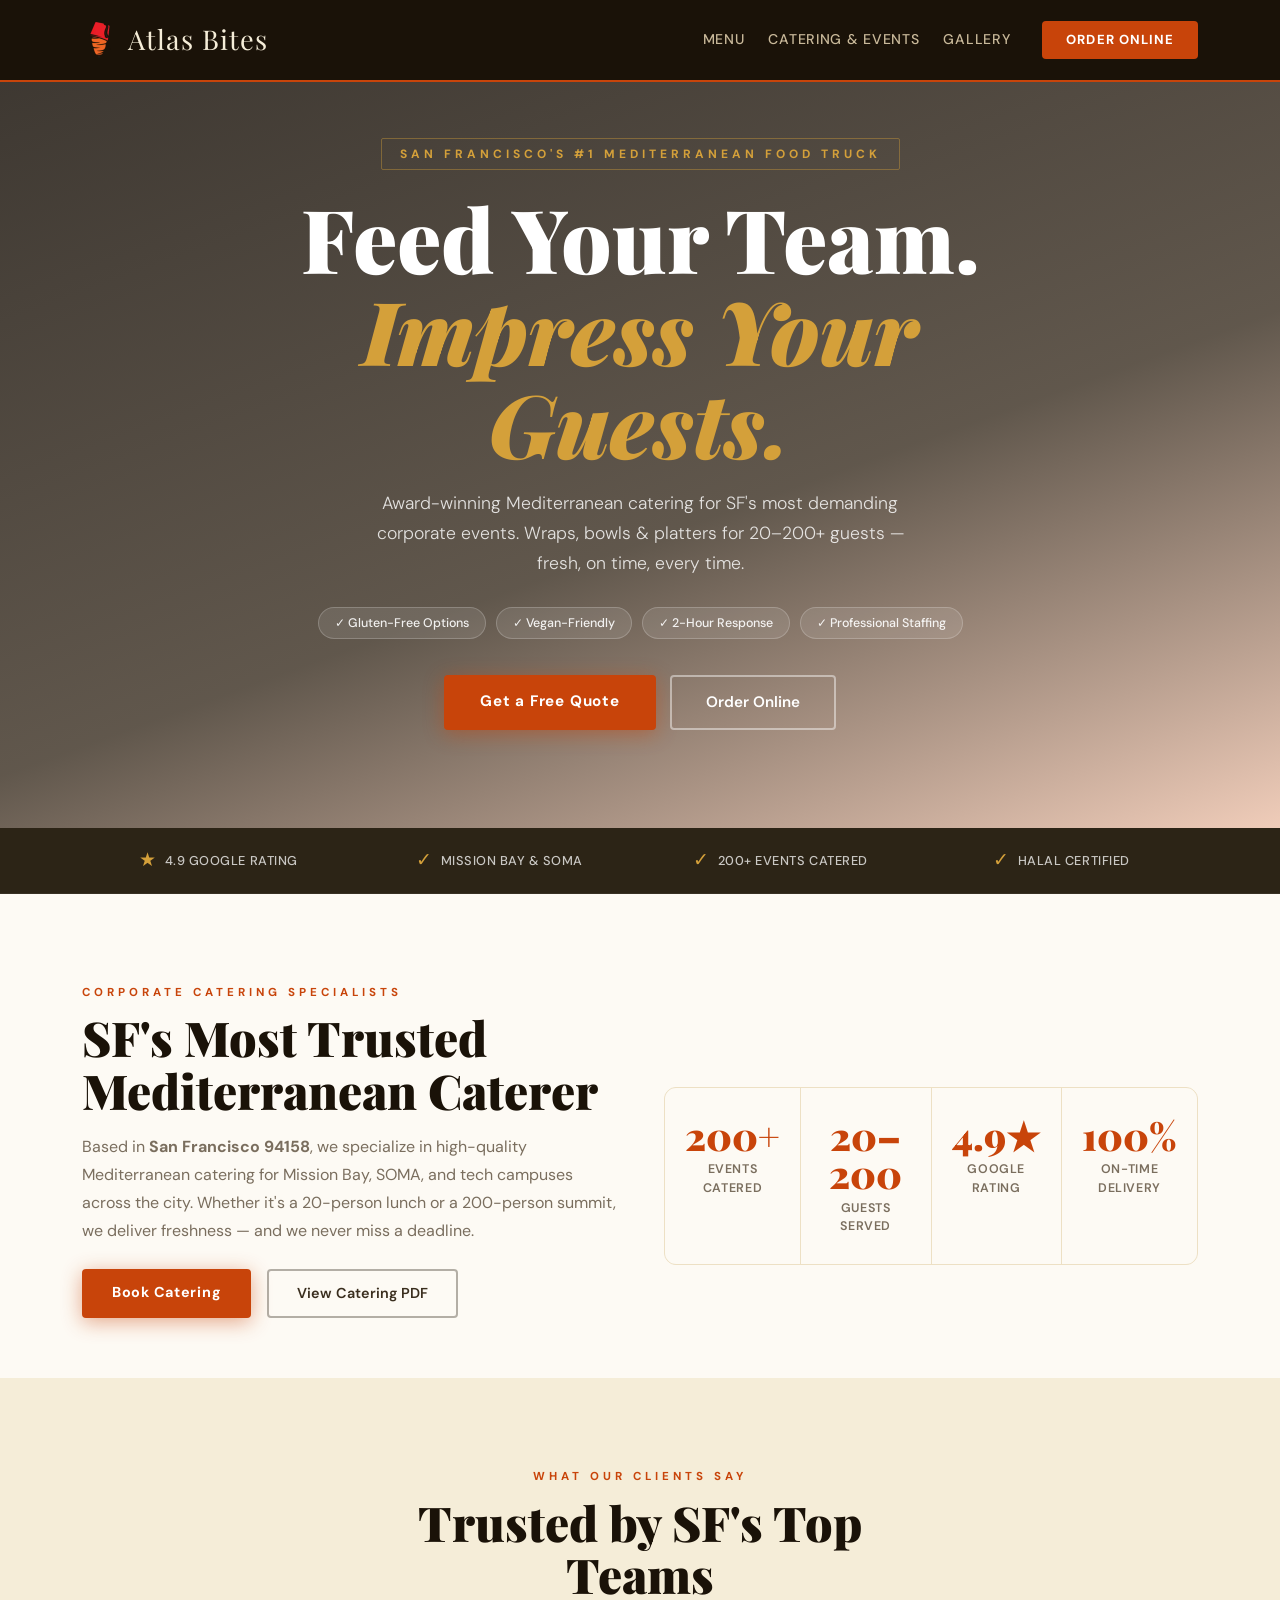
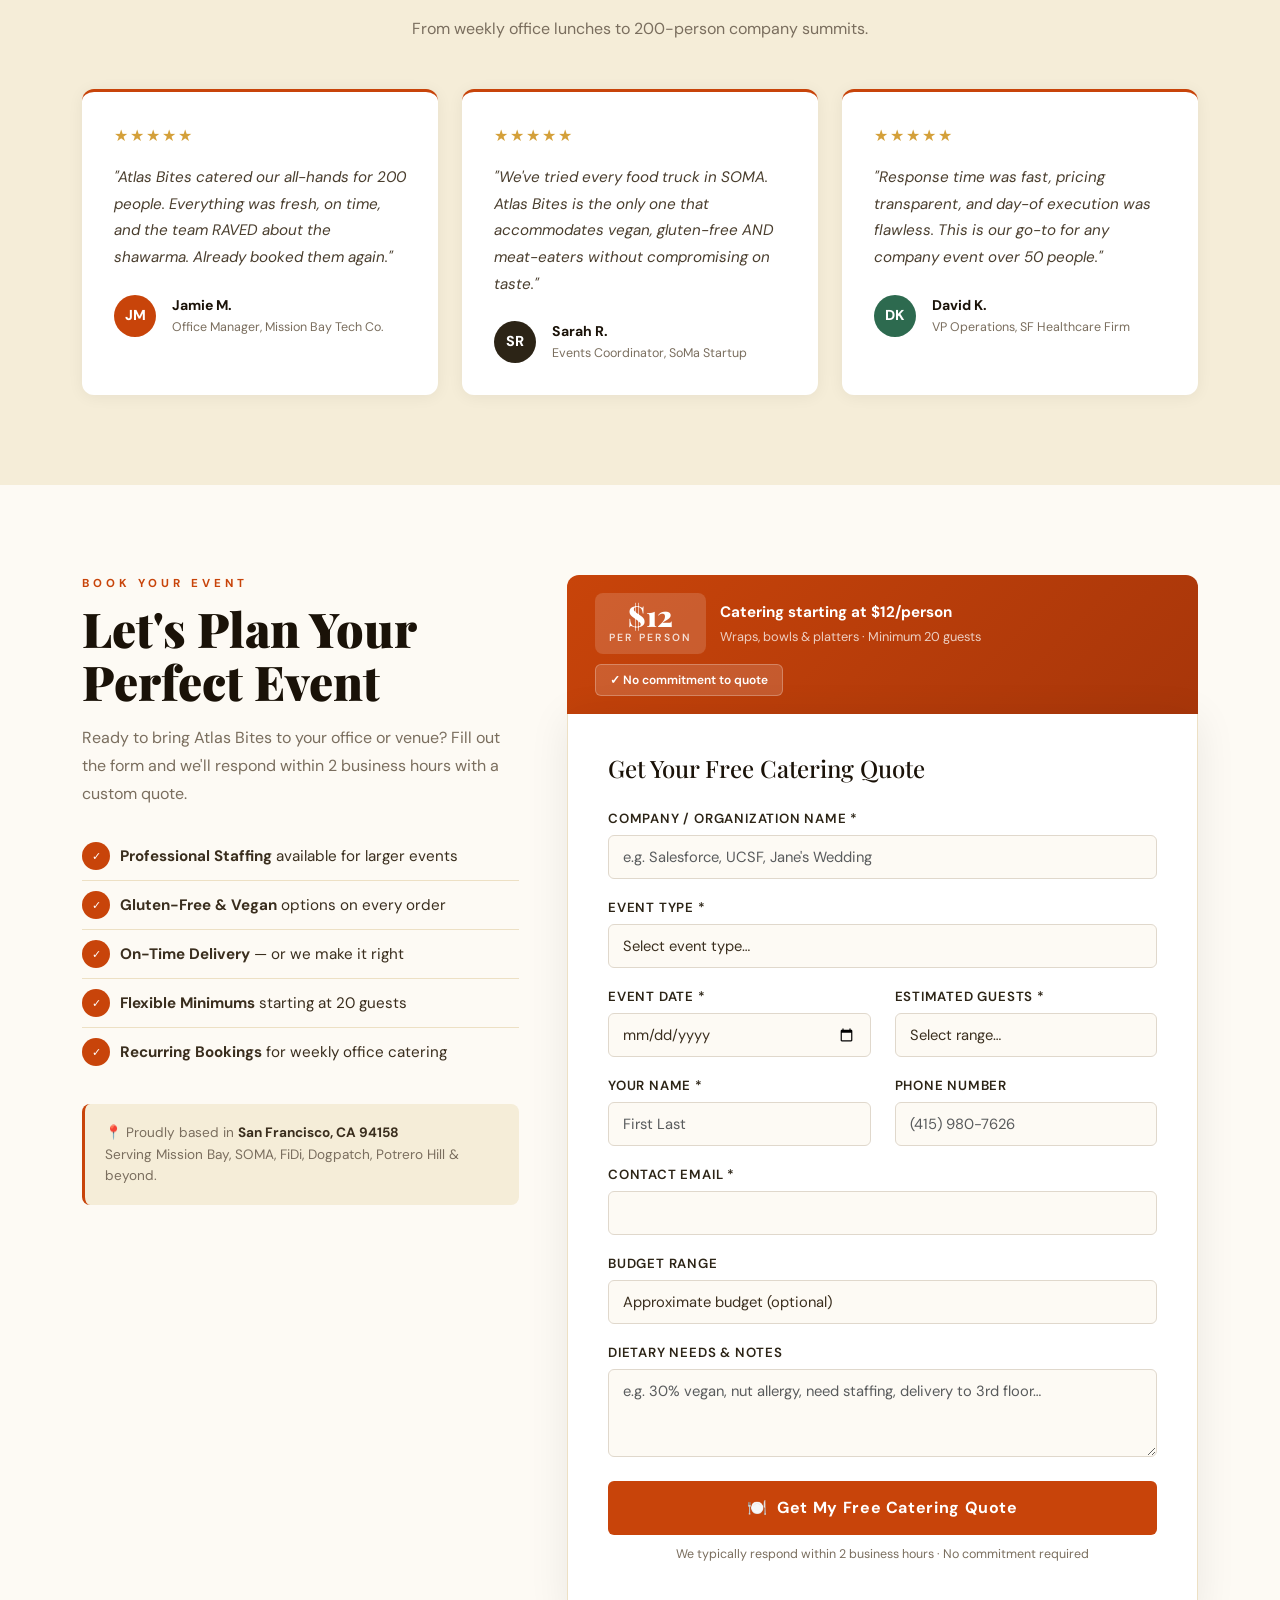
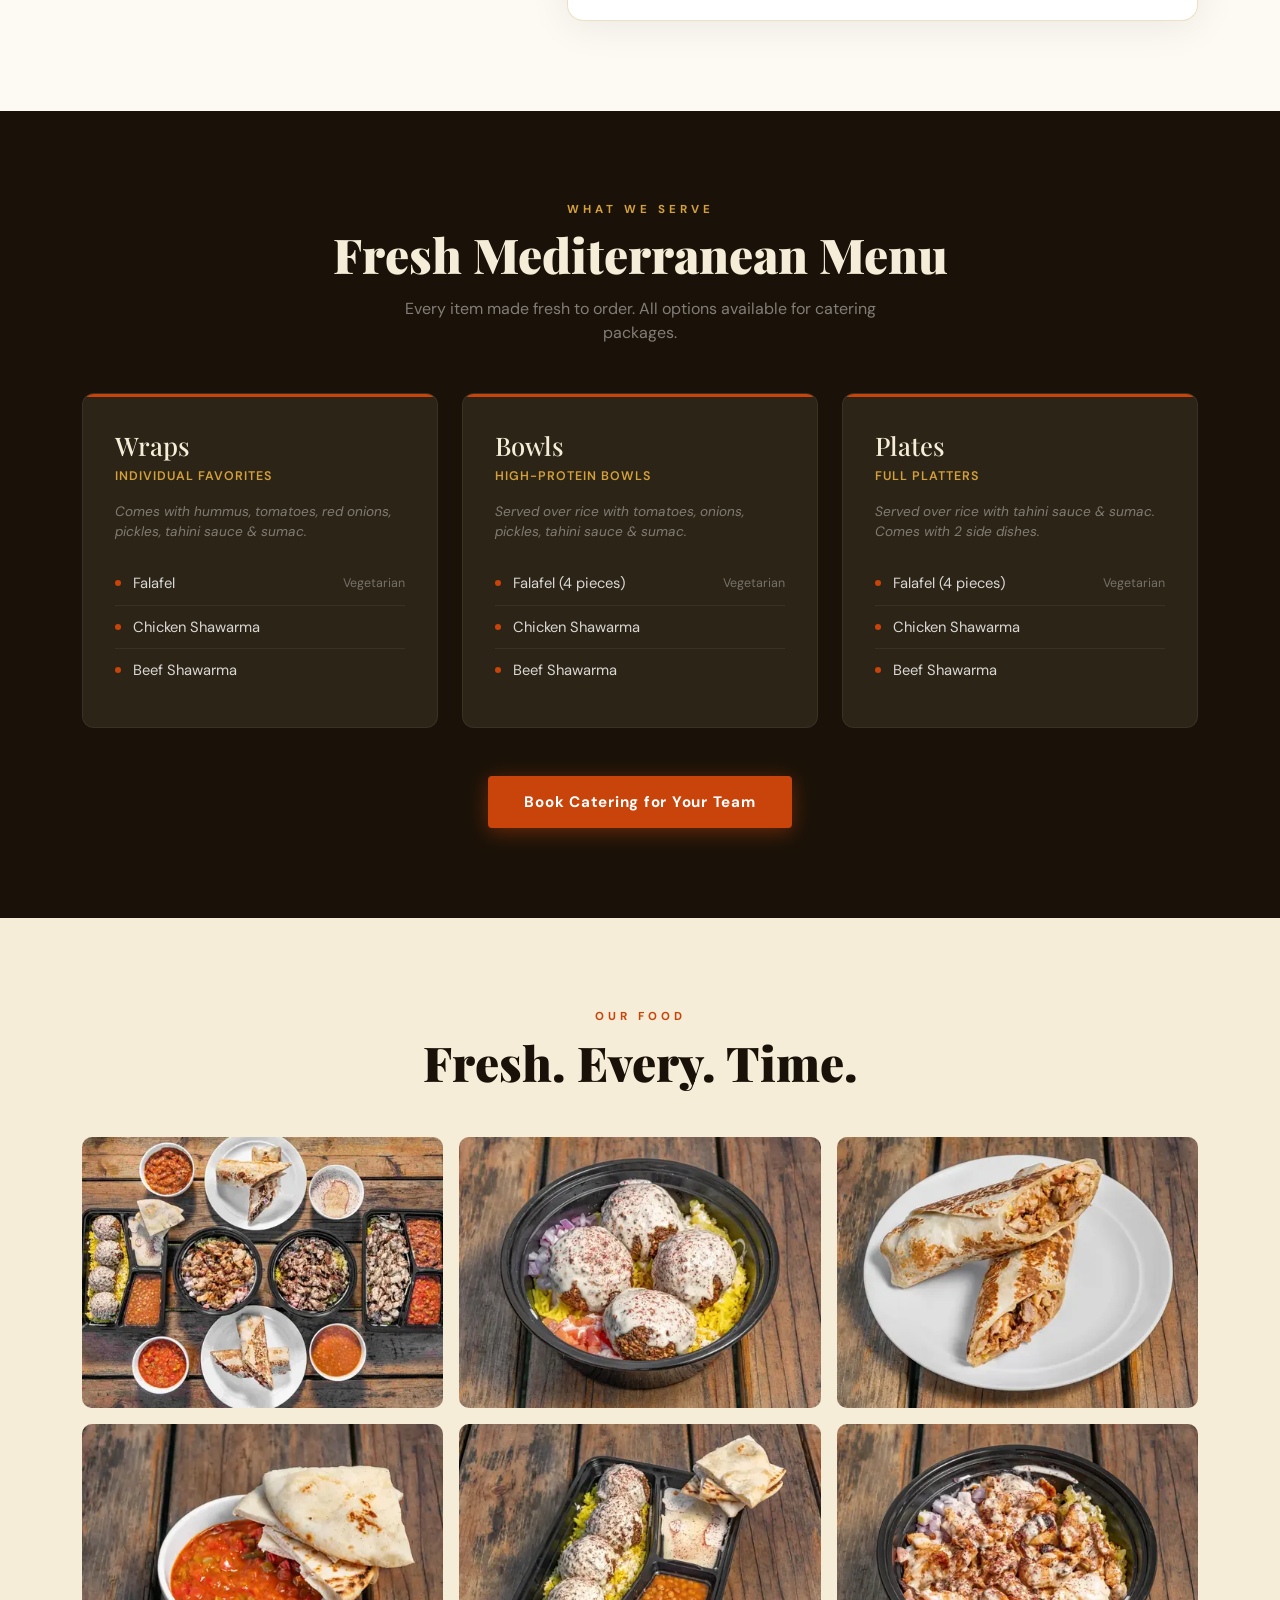
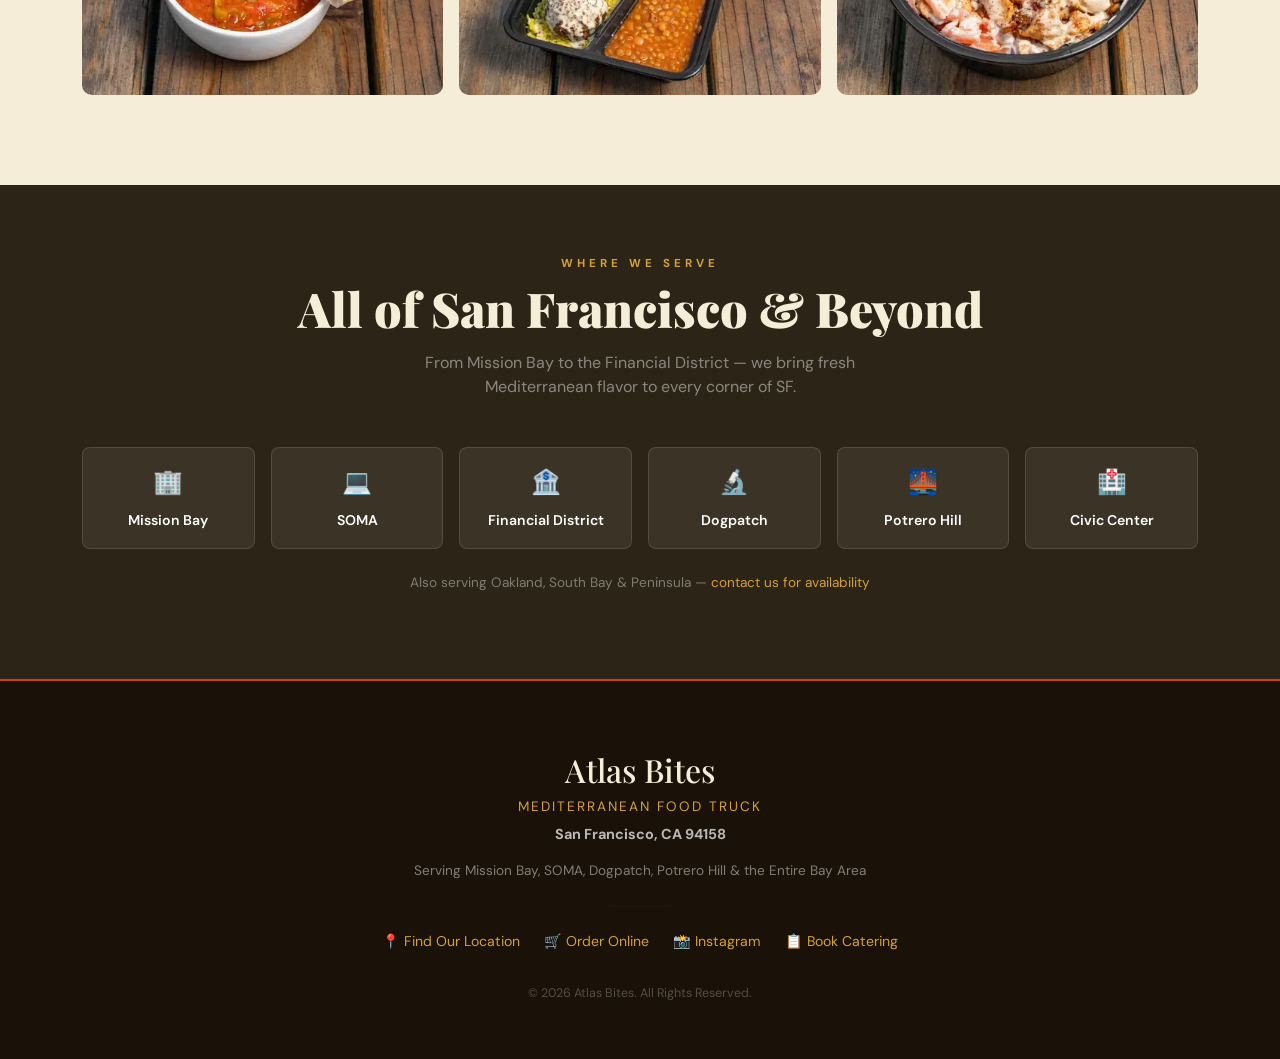
==== commit da071c00: "Fix mobile" ====
--- a/index.html
+++ b/index.html
@@ -46,6 +46,7 @@
       "name": "Atlas Bites",
       "image": "https://www.atlasbitesfoodtruck.com/assets/gallery/hero-spread.webp",
       "logo": "https://www.atlasbitesfoodtruck.com/assets/logo/atlas-bites-logo.png",
+      "telephone": "+1-408-561-7948",
       "description": "Mediterranean food truck and corporate catering serving San Francisco's Mission Bay, SOMA, and surrounding neighborhoods.",
       "url": "https://www.atlasbitesfoodtruck.com/",
       "servesCuisine": "Mediterranean",
@@ -254,8 +255,13 @@
     </style>
 
     <link rel="preload" href="https://cdn.jsdelivr.net/npm/bootstrap@5.3.0/dist/css/bootstrap.min.css" as="style" onload="this.onload=null;this.rel='stylesheet'">
-    <link href="https://fonts.googleapis.com/css2?family=Playfair+Display:ital,wght@0,700;0,900;1,700&family=DM+Sans:wght@300;400;500;600;700&display=swap" rel="stylesheet">
-    <link rel="stylesheet" href="css/style.css">
+    <link rel="preload" href="https://fonts.googleapis.com/css2?family=Playfair+Display:ital,wght@0,700;0,900;1,700&family=DM+Sans:wght@300;400;500;600;700&display=swap" as="style" onload="this.onload=null;this.rel='stylesheet'">
+    <link rel="preload" href="css/style.css" as="style" onload="this.onload=null;this.rel='stylesheet'">
+    <noscript>
+        <link rel="stylesheet" href="https://cdn.jsdelivr.net/npm/bootstrap@5.3.0/dist/css/bootstrap.min.css">
+        <link rel="stylesheet" href="https://fonts.googleapis.com/css2?family=Playfair+Display:ital,wght@0,700;0,900;1,700&family=DM+Sans:wght@300;400;500;600;700&display=swap">
+        <link rel="stylesheet" href="css/style.css">
+    </noscript>
 
     <script src="https://cdn.jsdelivr.net/npm/bootstrap@5.3.0/dist/js/bootstrap.bundle.min.js" defer></script>
     <script src="js/scripts.js" defer></script>
@@ -273,7 +279,7 @@
     <nav class="navbar navbar-expand-lg fixed-top" aria-label="Main navigation">
         <div class="container">
             <a class="navbar-brand" href="#">
-                <img src="assets/logo/navbar-icon.png" alt="" width="36" height="36" class="navbar-brand-icon">
+                <img src="assets/logo/navbar-icon.webp" alt="" width="36" height="36" class="navbar-brand-icon">
                 Atlas Bites
             </a>
             <button class="navbar-toggler" type="button" data-bs-toggle="collapse" data-bs-target="#navbarNav"
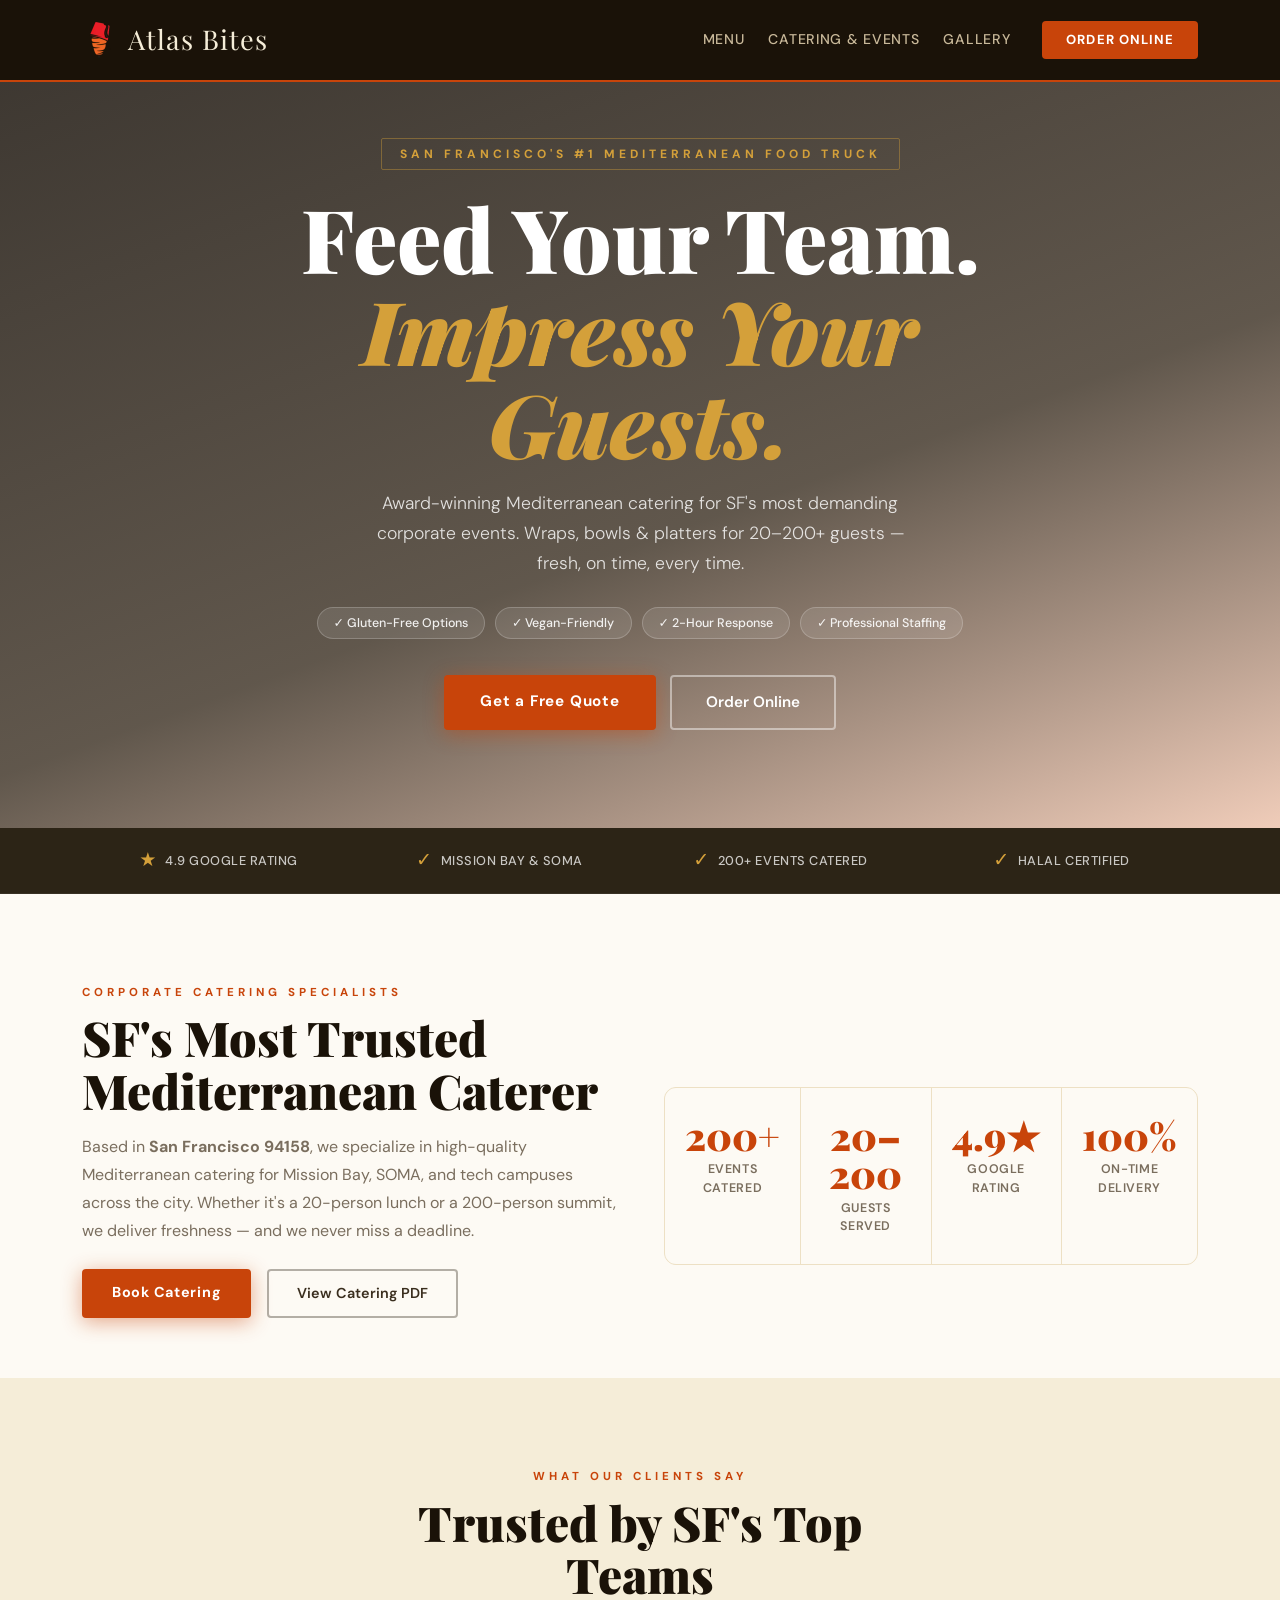
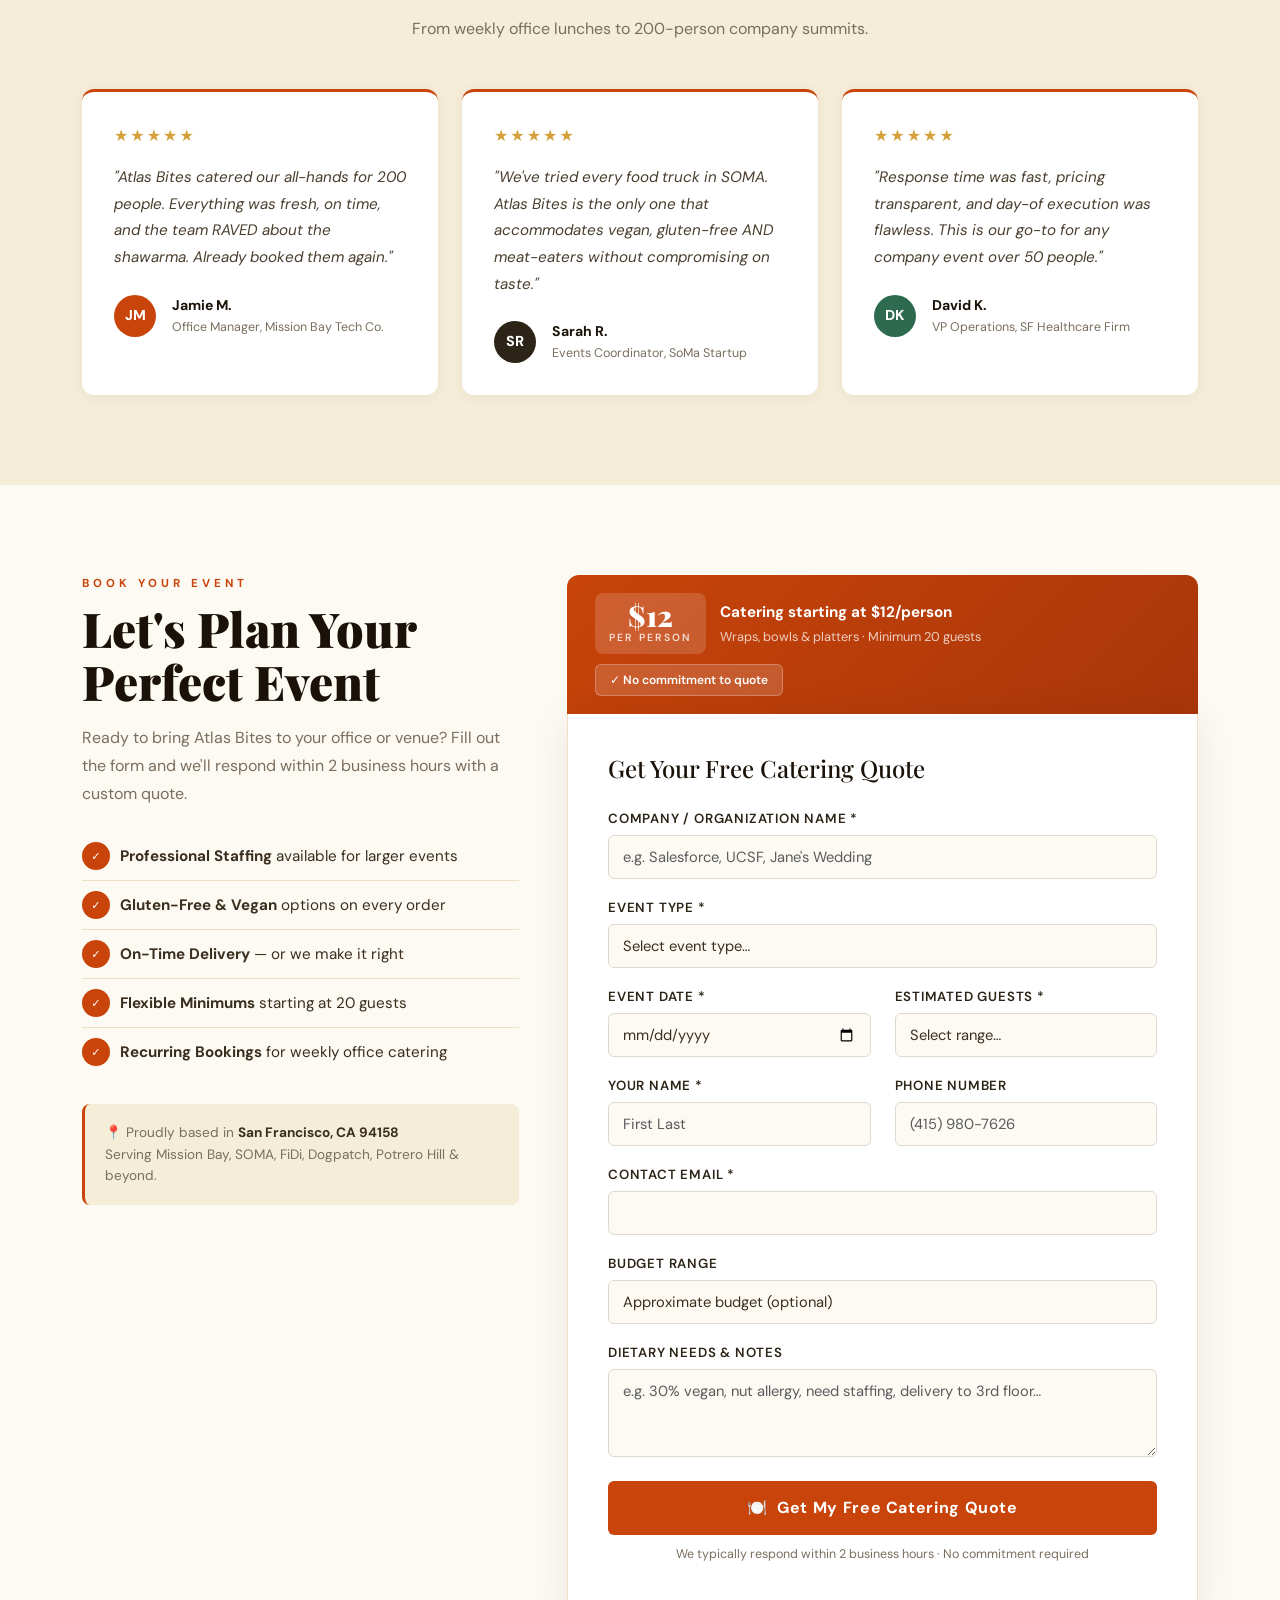
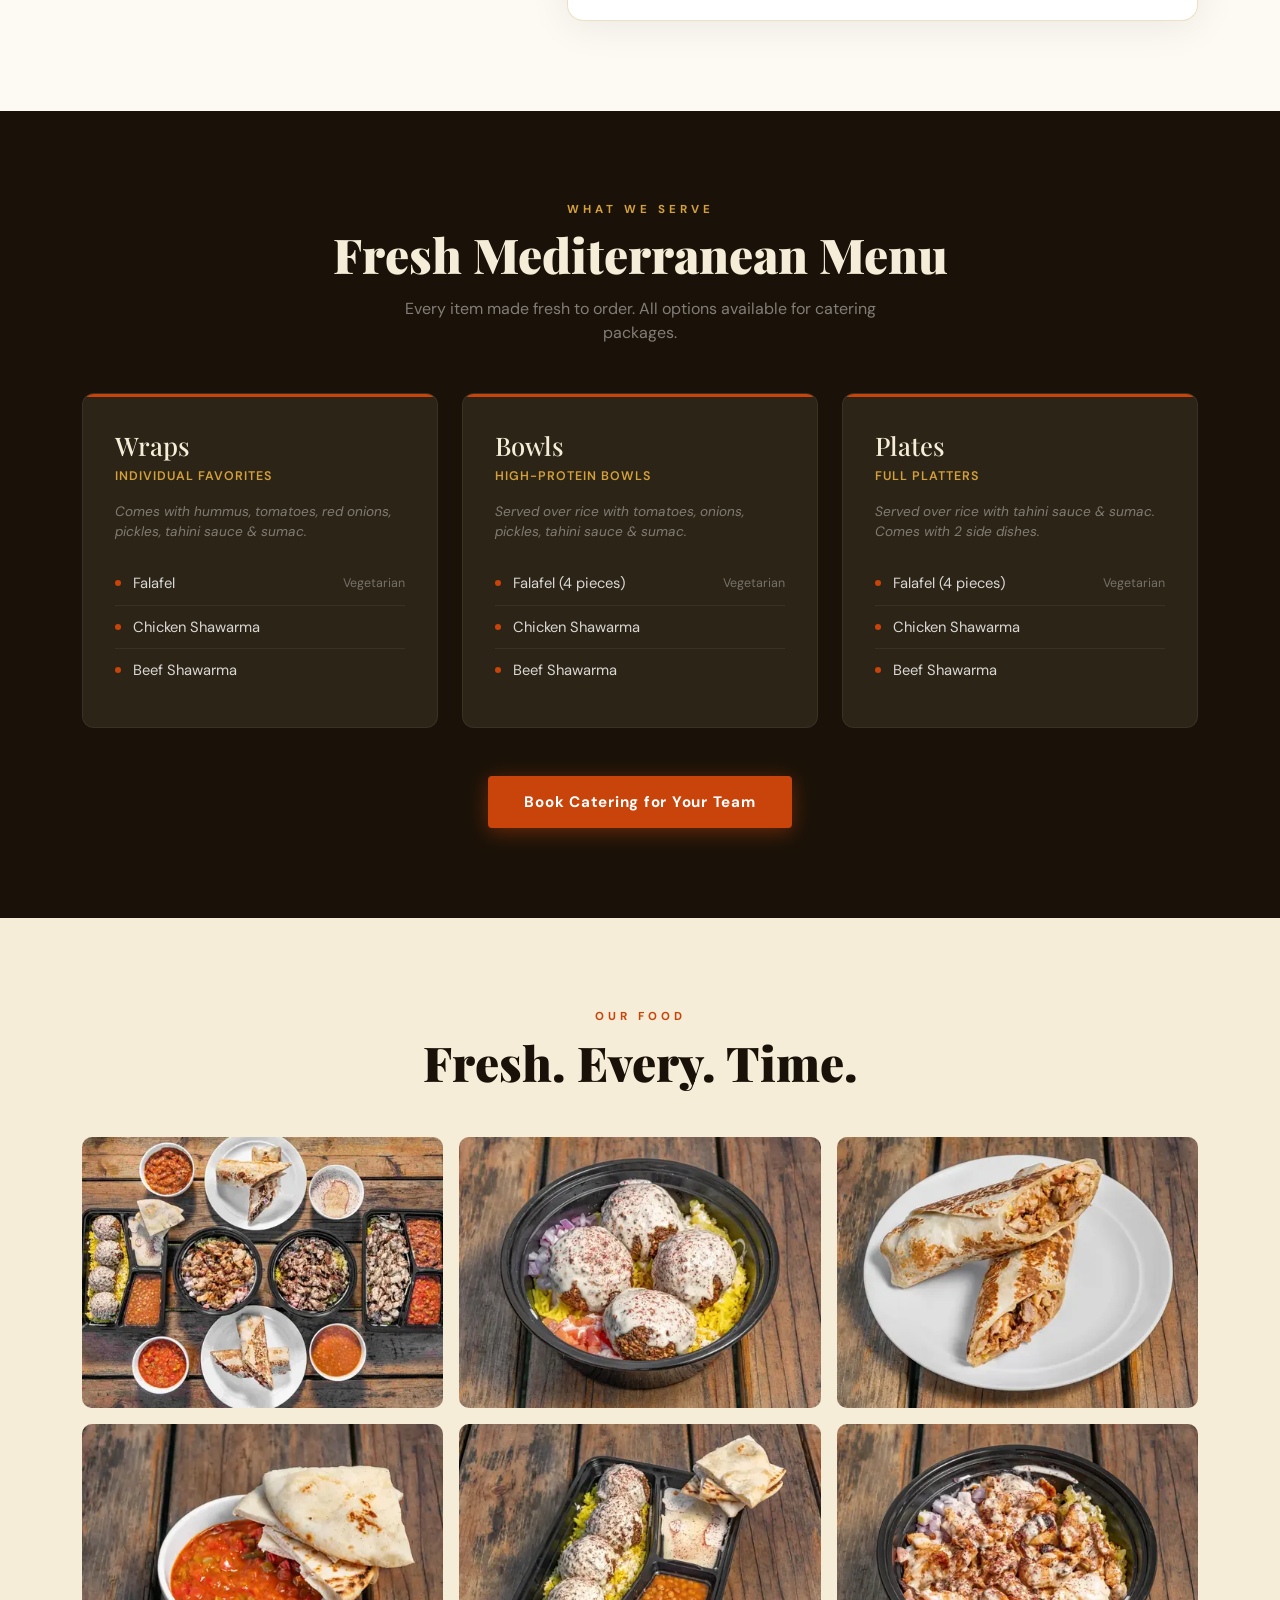
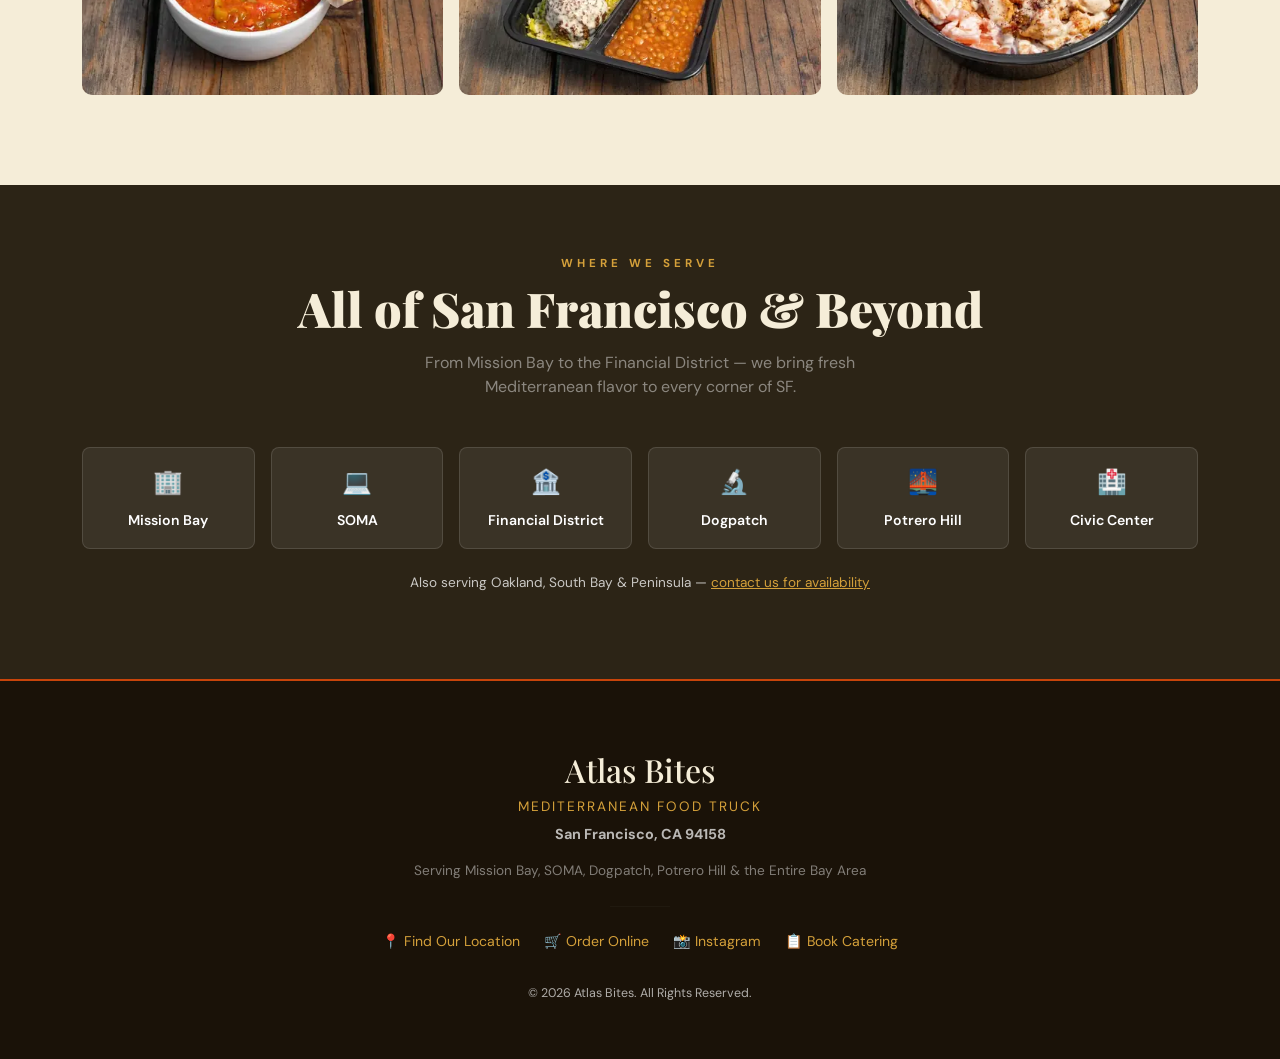
==== commit cbfd415e: "Fixed Accessbility" ====
--- a/index.html
+++ b/index.html
@@ -283,6 +283,7 @@
                 Atlas Bites
             </a>
             <button class="navbar-toggler" type="button" data-bs-toggle="collapse" data-bs-target="#navbarNav"
+                aria-controls="navbarNav" aria-expanded="false" aria-label="Toggle navigation"
                 style="border-color:rgba(255,255,255,0.3);">
                 <span class="navbar-toggler-icon" style="filter:invert(1);"></span>
             </button>
@@ -498,7 +499,7 @@
                                 padding: 8px 14px;
                                 text-align: center;
                             ">
-                                <div style="font-family:'Playfair Display',serif; font-size:1.8rem; font-weight:900; color:white; line-height:1;">$12</div>
+                                <div style="font-family:'Playfair Display',Georgia,serif; font-size:1.8rem; font-weight:900; color:white; line-height:1;">$12</div>
                                 <div style="font-size:0.65rem; color:rgba(255,255,255,0.8); text-transform:uppercase; letter-spacing:2px; font-weight:600;">per person</div>
                             </div>
                             <div>
@@ -664,27 +665,27 @@
             </div>
             <div class="gallery-grid reveal">
                 <div class="gallery-item">
-                    <img src="assets/gallery/hero-spread.webp" srcset="assets/gallery/mobile/hero-spread.webp 480w, assets/gallery/hero-spread.webp 900w" sizes="(max-width: 768px) 50vw, 33vw" alt="Mediterranean catering spread for San Francisco corporate event" loading="lazy" width="900" height="720">
+                    <img src="assets/gallery/hero-spread.webp" srcset="assets/gallery/mobile/hero-spread-320.webp 320w, assets/gallery/mobile/hero-spread.webp 480w, assets/gallery/hero-spread.webp 900w" sizes="(max-width: 768px) 50vw, 33vw" alt="Mediterranean catering spread for San Francisco corporate event" loading="lazy" width="900" height="720">
                     <div class="gallery-overlay"></div>
                 </div>
                 <div class="gallery-item">
-                    <img src="assets/gallery/bowl-falafel.webp" srcset="assets/gallery/mobile/bowl-falafel.webp 480w, assets/gallery/bowl-falafel.webp 900w" sizes="(max-width: 768px) 50vw, 33vw" alt="Falafel bowl catering for San Francisco office lunch" loading="lazy" width="900" height="720">
+                    <img src="assets/gallery/bowl-falafel.webp" srcset="assets/gallery/mobile/bowl-falafel-320.webp 320w, assets/gallery/mobile/bowl-falafel.webp 480w, assets/gallery/bowl-falafel.webp 900w" sizes="(max-width: 768px) 50vw, 33vw" alt="Falafel bowl catering for San Francisco office lunch" loading="lazy" width="900" height="720">
                     <div class="gallery-overlay"></div>
                 </div>
                 <div class="gallery-item">
-                    <img src="assets/gallery/wrap-chicken.webp" srcset="assets/gallery/mobile/wrap-chicken.webp 480w, assets/gallery/wrap-chicken.webp 900w" sizes="(max-width: 768px) 50vw, 33vw" alt="Chicken shawarma wrap catering Mission Bay SF" loading="lazy" width="900" height="720">
+                    <img src="assets/gallery/wrap-chicken.webp" srcset="assets/gallery/mobile/wrap-chicken-320.webp 320w, assets/gallery/mobile/wrap-chicken.webp 480w, assets/gallery/wrap-chicken.webp 900w" sizes="(max-width: 768px) 50vw, 33vw" alt="Chicken shawarma wrap catering Mission Bay SF" loading="lazy" width="900" height="720">
                     <div class="gallery-overlay"></div>
                 </div>
                 <div class="gallery-item">
-                    <img src="assets/gallery/taktouka.webp" srcset="assets/gallery/mobile/taktouka.webp 480w, assets/gallery/taktouka.webp 900w" sizes="(max-width: 768px) 50vw, 33vw" alt="Taktouka Mediterranean side dish SF catering" loading="lazy" width="900" height="720">
+                    <img src="assets/gallery/taktouka.webp" srcset="assets/gallery/mobile/taktouka-320.webp 320w, assets/gallery/mobile/taktouka.webp 480w, assets/gallery/taktouka.webp 900w" sizes="(max-width: 768px) 50vw, 33vw" alt="Taktouka Mediterranean side dish SF catering" loading="lazy" width="900" height="720">
                     <div class="gallery-overlay"></div>
                 </div>
                 <div class="gallery-item">
-                    <img src="assets/gallery/plate-falafel.webp" srcset="assets/gallery/mobile/plate-falafel.webp 480w, assets/gallery/plate-falafel.webp 900w" sizes="(max-width: 768px) 50vw, 33vw" alt="Falafel plate corporate catering San Francisco" loading="lazy" width="900" height="720">
+                    <img src="assets/gallery/plate-falafel.webp" srcset="assets/gallery/mobile/plate-falafel-320.webp 320w, assets/gallery/mobile/plate-falafel.webp 480w, assets/gallery/plate-falafel.webp 900w" sizes="(max-width: 768px) 50vw, 33vw" alt="Falafel plate corporate catering San Francisco" loading="lazy" width="900" height="720">
                     <div class="gallery-overlay"></div>
                 </div>
                 <div class="gallery-item">
-                    <img src="assets/gallery/bowl-chicken.webp" srcset="assets/gallery/mobile/bowl-chicken.webp 480w, assets/gallery/bowl-chicken.webp 900w" sizes="(max-width: 768px) 50vw, 33vw" alt="Chicken shawarma bowl SOMA event catering SF" loading="lazy" width="900" height="720">
+                    <img src="assets/gallery/bowl-chicken.webp" srcset="assets/gallery/mobile/bowl-chicken-320.webp 320w, assets/gallery/mobile/bowl-chicken.webp 480w, assets/gallery/bowl-chicken.webp 900w" sizes="(max-width: 768px) 50vw, 33vw" alt="Chicken shawarma bowl SOMA event catering SF" loading="lazy" width="900" height="720">
                     <div class="gallery-overlay"></div>
                 </div>
             </div>
@@ -739,9 +740,9 @@
                     </div>
                 </div>
             </div>
-            <p class="text-center mt-4" style="color:rgba(255,255,255,0.4); font-size:0.85rem;">
+            <p class="text-center mt-4" style="color:rgba(255,255,255,0.75); font-size:0.85rem;">
                 Also serving Oakland, South Bay &amp; Peninsula —
-                <a href="#catering-section" style="color:var(--gold); text-decoration:none;">contact us for availability</a>
+                <a href="#catering-section" style="color:var(--gold); text-decoration:underline;">contact us for availability</a>
             </p>
         </div>
     </section>
@@ -764,7 +765,7 @@
                 <a href="https://www.instagram.com/atlas_bites/" target="_blank">📸 Instagram</a>
                 <a href="#catering-section">📋 Book Catering</a>
             </div>
-            <p style="color:rgba(255,255,255,0.25); font-size:0.78rem; margin-top:32px;">© 2026 Atlas Bites. All Rights Reserved.</p>
+            <p style="color:rgba(255,255,255,0.65); font-size:0.78rem; margin-top:32px;">© 2026 Atlas Bites. All Rights Reserved.</p>
         </div>
     </footer>
 
--- a/css/style.css
+++ b/css/style.css
@@ -18,14 +18,14 @@
 }
 
 body {
-    font-family: 'DM Sans', sans-serif;
+    font-family: 'DM Sans', system-ui, Arial, sans-serif;
     background: var(--cream);
     color: var(--text);
     scroll-behavior: smooth;
 }
 
 h1, h2, h3 {
-    font-family: 'Playfair Display', serif;
+    font-family: 'Playfair Display', Georgia, 'Times New Roman', serif;
 }
 
 /* ─── NAVBAR ─── */
@@ -35,7 +35,7 @@
     border-bottom: 2px solid var(--spice);
 }
 .navbar-brand {
-    font-family: 'Playfair Display', serif;
+    font-family: 'Playfair Display', Georgia, 'Times New Roman', serif;
     font-size: 1.7rem;
     color: var(--sand) !important;
     letter-spacing: 1px;
@@ -259,7 +259,7 @@
     text-align: center;
 }
 .intro-stat .num {
-    font-family: 'Playfair Display', serif;
+    font-family: 'Playfair Display', Georgia, 'Times New Roman', serif;
     font-size: 2.4rem;
     font-weight: 900;
     color: var(--spice);
--- a/css/style.css
+++ b/css/style.css
@@ -18,14 +18,14 @@
 }
 
 body {
-    font-family: 'DM Sans', sans-serif;
+    font-family: 'DM Sans', system-ui, Arial, sans-serif;
     background: var(--cream);
     color: var(--text);
     scroll-behavior: smooth;
 }
 
 h1, h2, h3 {
-    font-family: 'Playfair Display', serif;
+    font-family: 'Playfair Display', Georgia, 'Times New Roman', serif;
 }
 
 /* ─── NAVBAR ─── */
@@ -35,7 +35,7 @@
     border-bottom: 2px solid var(--spice);
 }
 .navbar-brand {
-    font-family: 'Playfair Display', serif;
+    font-family: 'Playfair Display', Georgia, 'Times New Roman', serif;
     font-size: 1.7rem;
     color: var(--sand) !important;
     letter-spacing: 1px;
@@ -259,7 +259,7 @@
     text-align: center;
 }
 .intro-stat .num {
-    font-family: 'Playfair Display', serif;
+    font-family: 'Playfair Display', Georgia, 'Times New Roman', serif;
     font-size: 2.4rem;
     font-weight: 900;
     color: var(--spice);
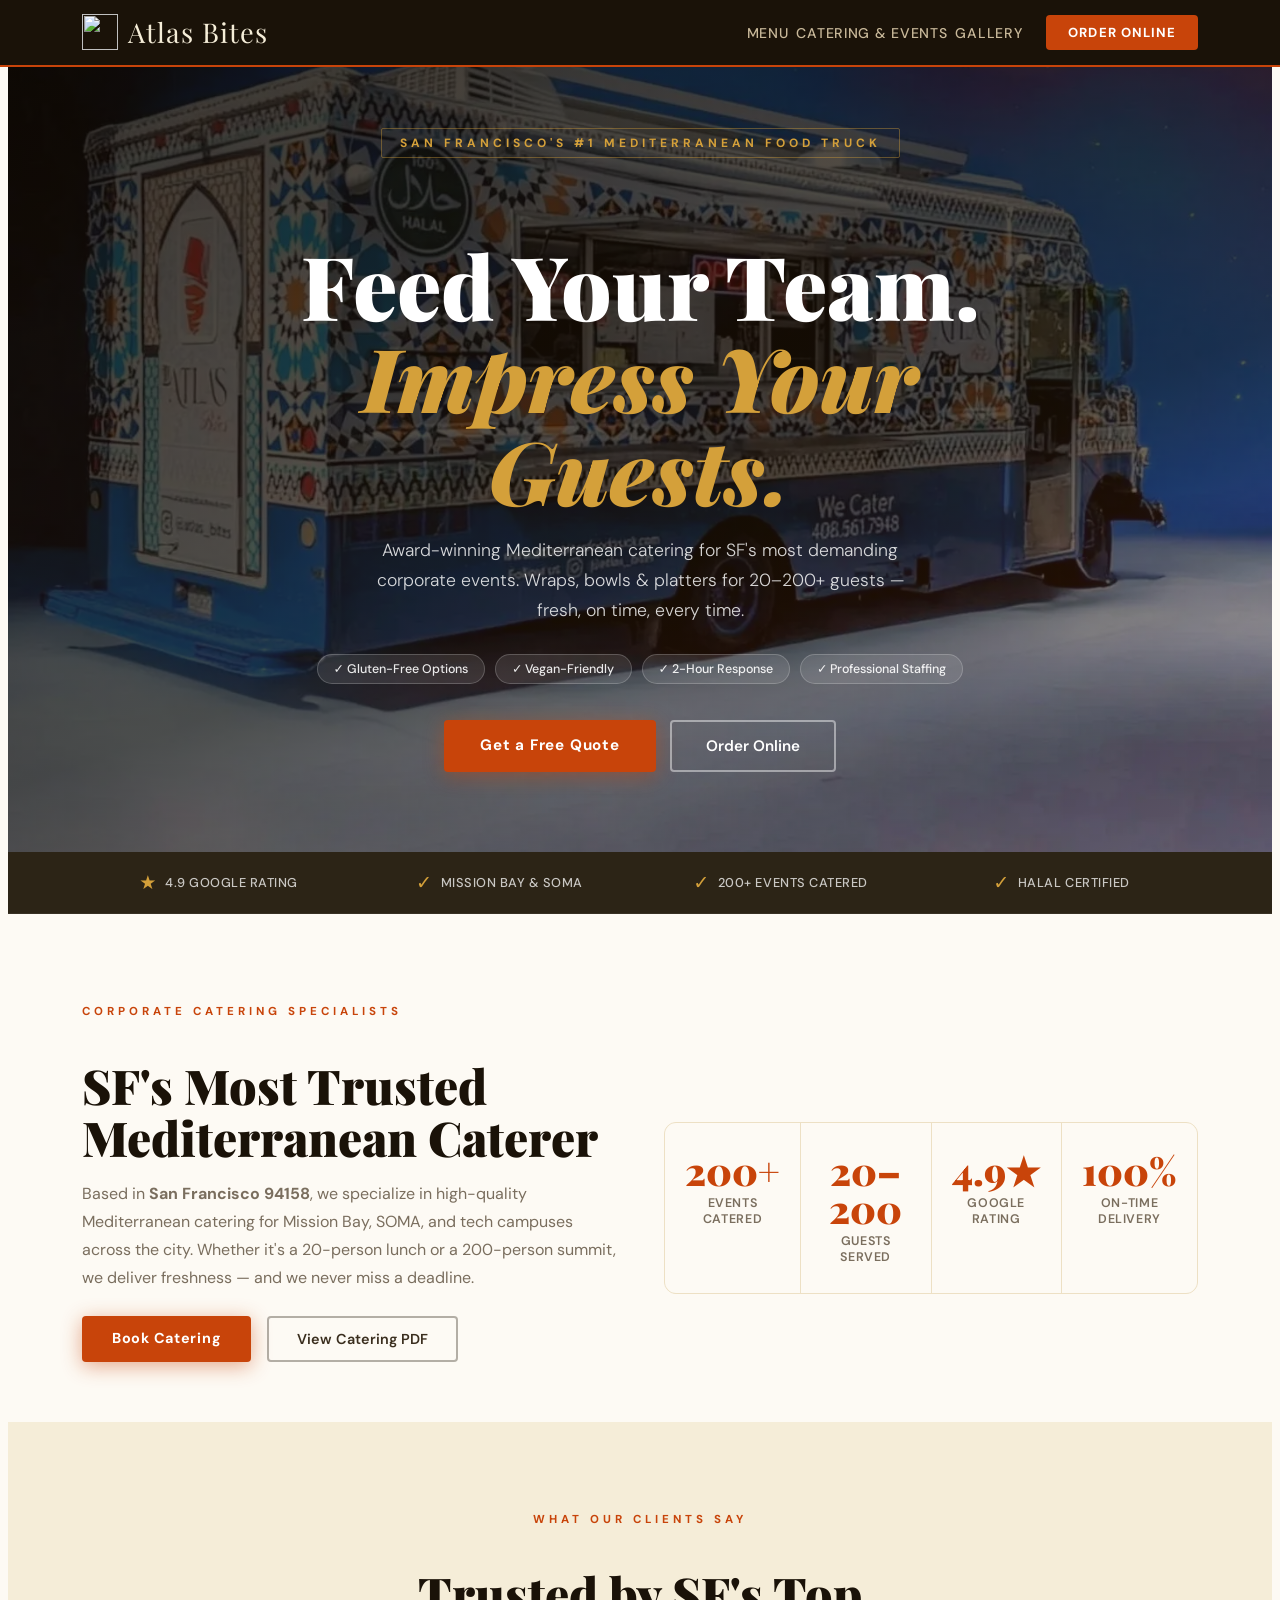
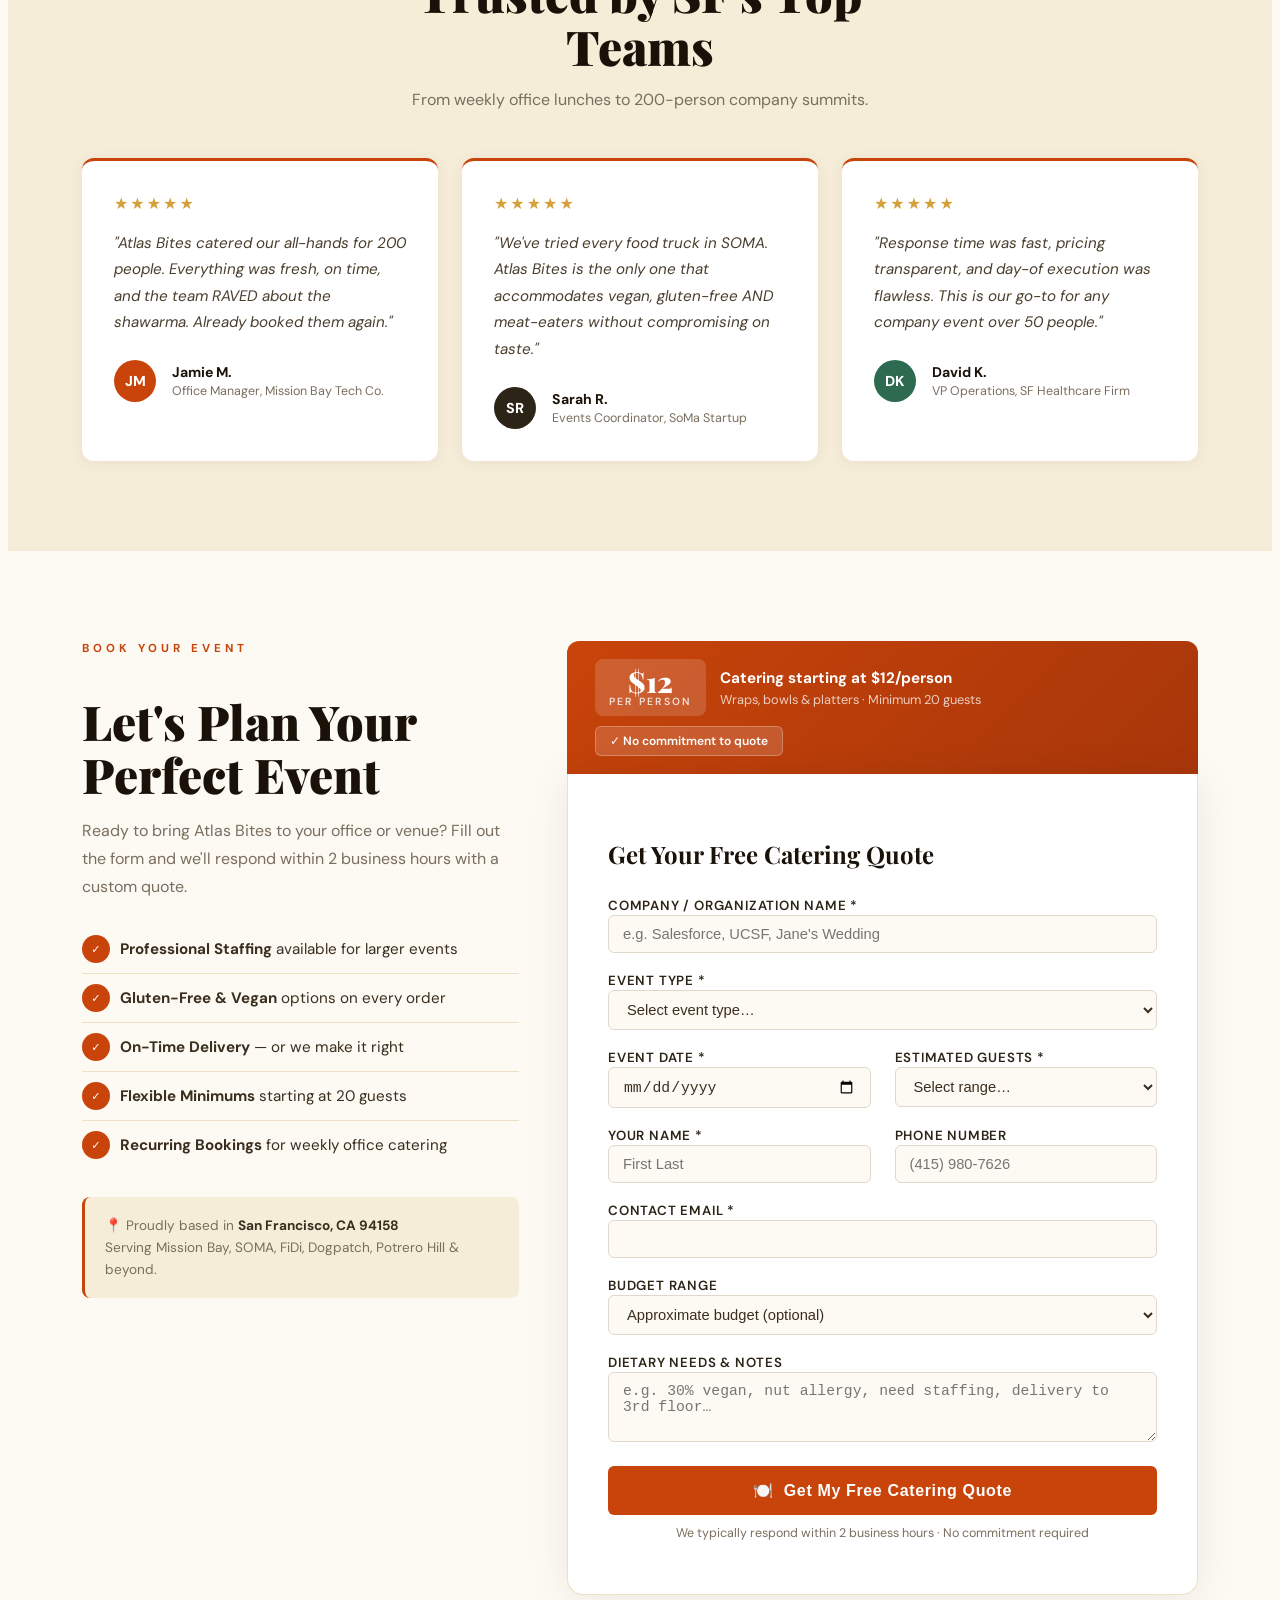
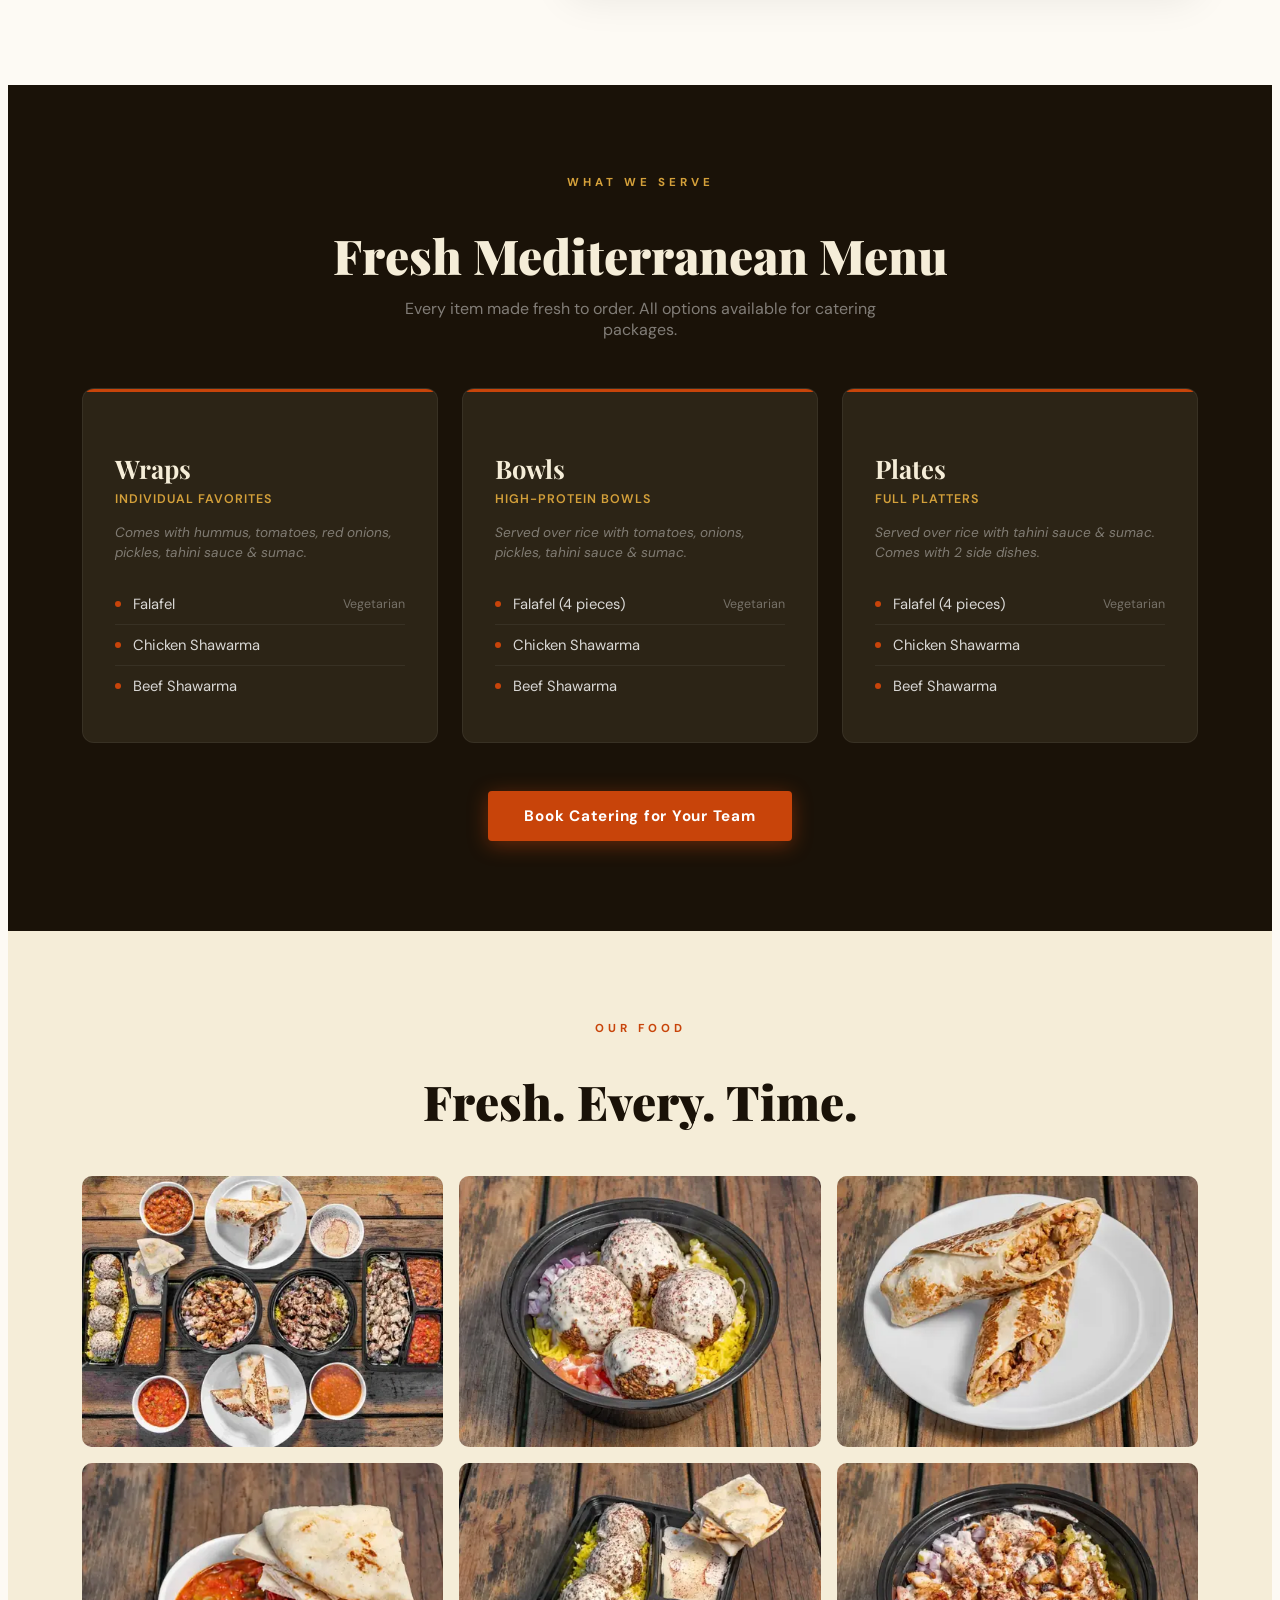
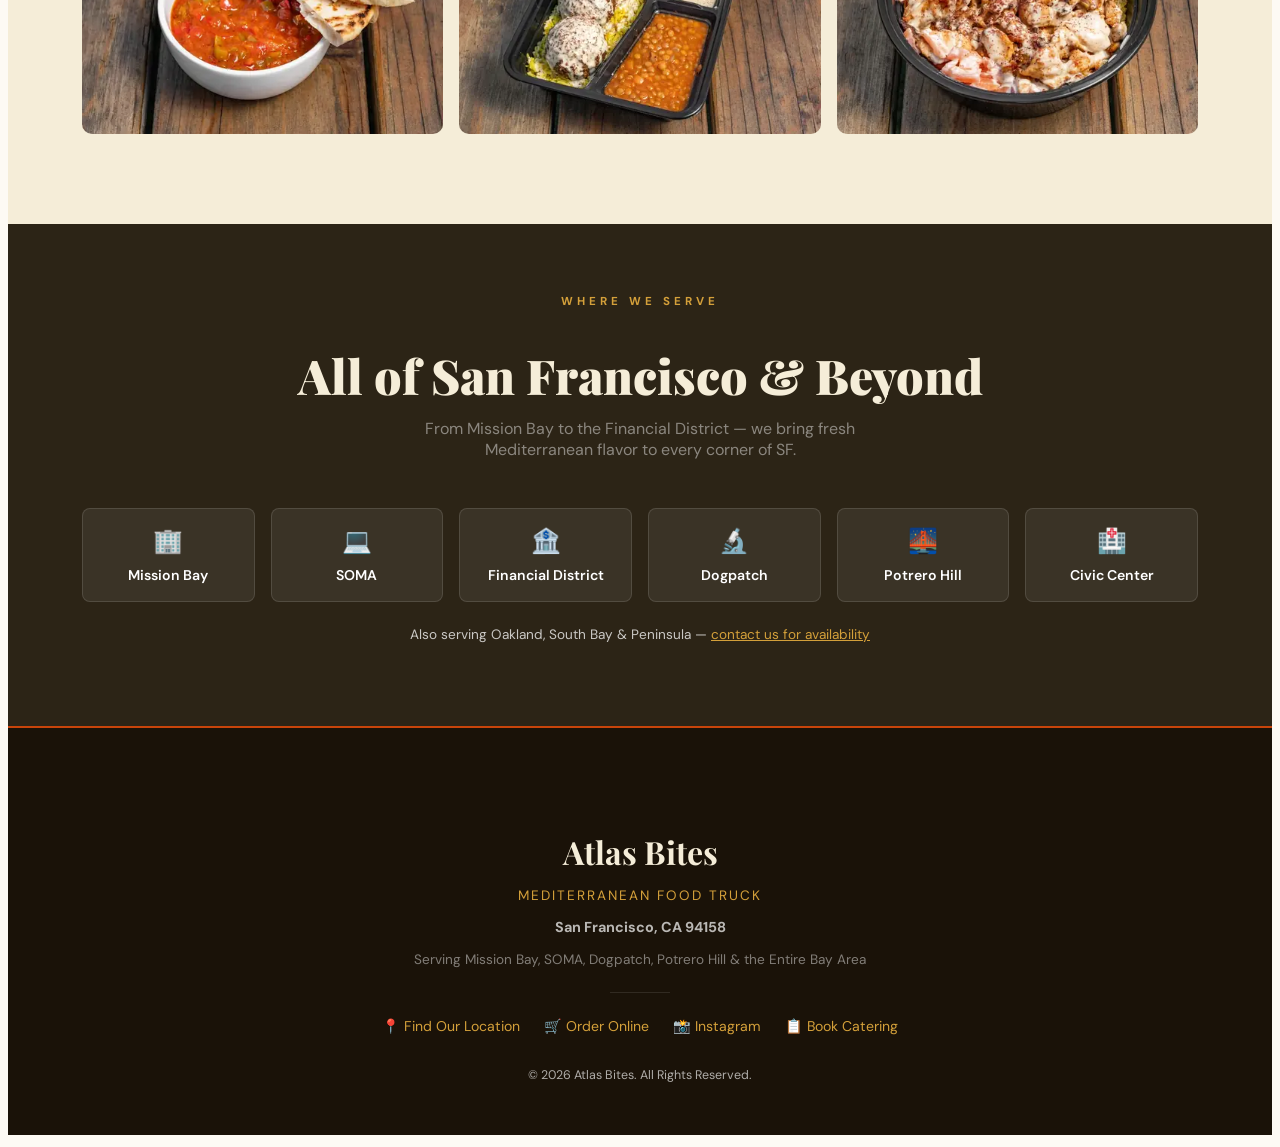
==== commit 02fb424f: "remove Bootstrap" ====
--- a/index.html
+++ b/index.html
@@ -254,16 +254,13 @@
         .btn-secondary-hero { background: transparent; color: white; padding: 14px 34px; border-radius: 4px; border: 2px solid rgba(255,255,255,0.45); text-decoration: none; }
     </style>
 
-    <link rel="preload" href="https://cdn.jsdelivr.net/npm/bootstrap@5.3.0/dist/css/bootstrap.min.css" as="style" onload="this.onload=null;this.rel='stylesheet'">
-    <link rel="preload" href="https://fonts.googleapis.com/css2?family=Playfair+Display:ital,wght@0,700;0,900;1,700&family=DM+Sans:wght@300;400;500;600;700&display=swap" as="style" onload="this.onload=null;this.rel='stylesheet'">
+    <link rel="preload" href="https://fonts.googleapis.com/css2?family=Playfair+Display:ital,wght@0,700;0,900;1,700&family=DM+Sans:wght@300;400;500;600;700&display=optional" as="style" onload="this.onload=null;this.rel='stylesheet'">
     <link rel="preload" href="css/style.css" as="style" onload="this.onload=null;this.rel='stylesheet'">
     <noscript>
-        <link rel="stylesheet" href="https://cdn.jsdelivr.net/npm/bootstrap@5.3.0/dist/css/bootstrap.min.css">
-        <link rel="stylesheet" href="https://fonts.googleapis.com/css2?family=Playfair+Display:ital,wght@0,700;0,900;1,700&family=DM+Sans:wght@300;400;500;600;700&display=swap">
+        <link rel="stylesheet" href="https://fonts.googleapis.com/css2?family=Playfair+Display:ital,wght@0,700;0,900;1,700&family=DM+Sans:wght@300;400;500;600;700&display=optional">
         <link rel="stylesheet" href="css/style.css">
     </noscript>
 
-    <script src="https://cdn.jsdelivr.net/npm/bootstrap@5.3.0/dist/js/bootstrap.bundle.min.js" defer></script>
     <script src="js/scripts.js" defer></script>
 </head>
 
@@ -279,10 +276,10 @@
     <nav class="navbar navbar-expand-lg fixed-top" aria-label="Main navigation">
         <div class="container">
             <a class="navbar-brand" href="#">
-                <img src="assets/logo/navbar-icon.webp" alt="" width="36" height="36" class="navbar-brand-icon">
+                <img src="assets/logo/navbar-icon-v2.webp" alt="" width="36" height="36" class="navbar-brand-icon">
                 Atlas Bites
             </a>
-            <button class="navbar-toggler" type="button" data-bs-toggle="collapse" data-bs-target="#navbarNav"
+            <button class="navbar-toggler" type="button"
                 aria-controls="navbarNav" aria-expanded="false" aria-label="Toggle navigation"
                 style="border-color:rgba(255,255,255,0.3);">
                 <span class="navbar-toggler-icon" style="filter:invert(1);"></span>
